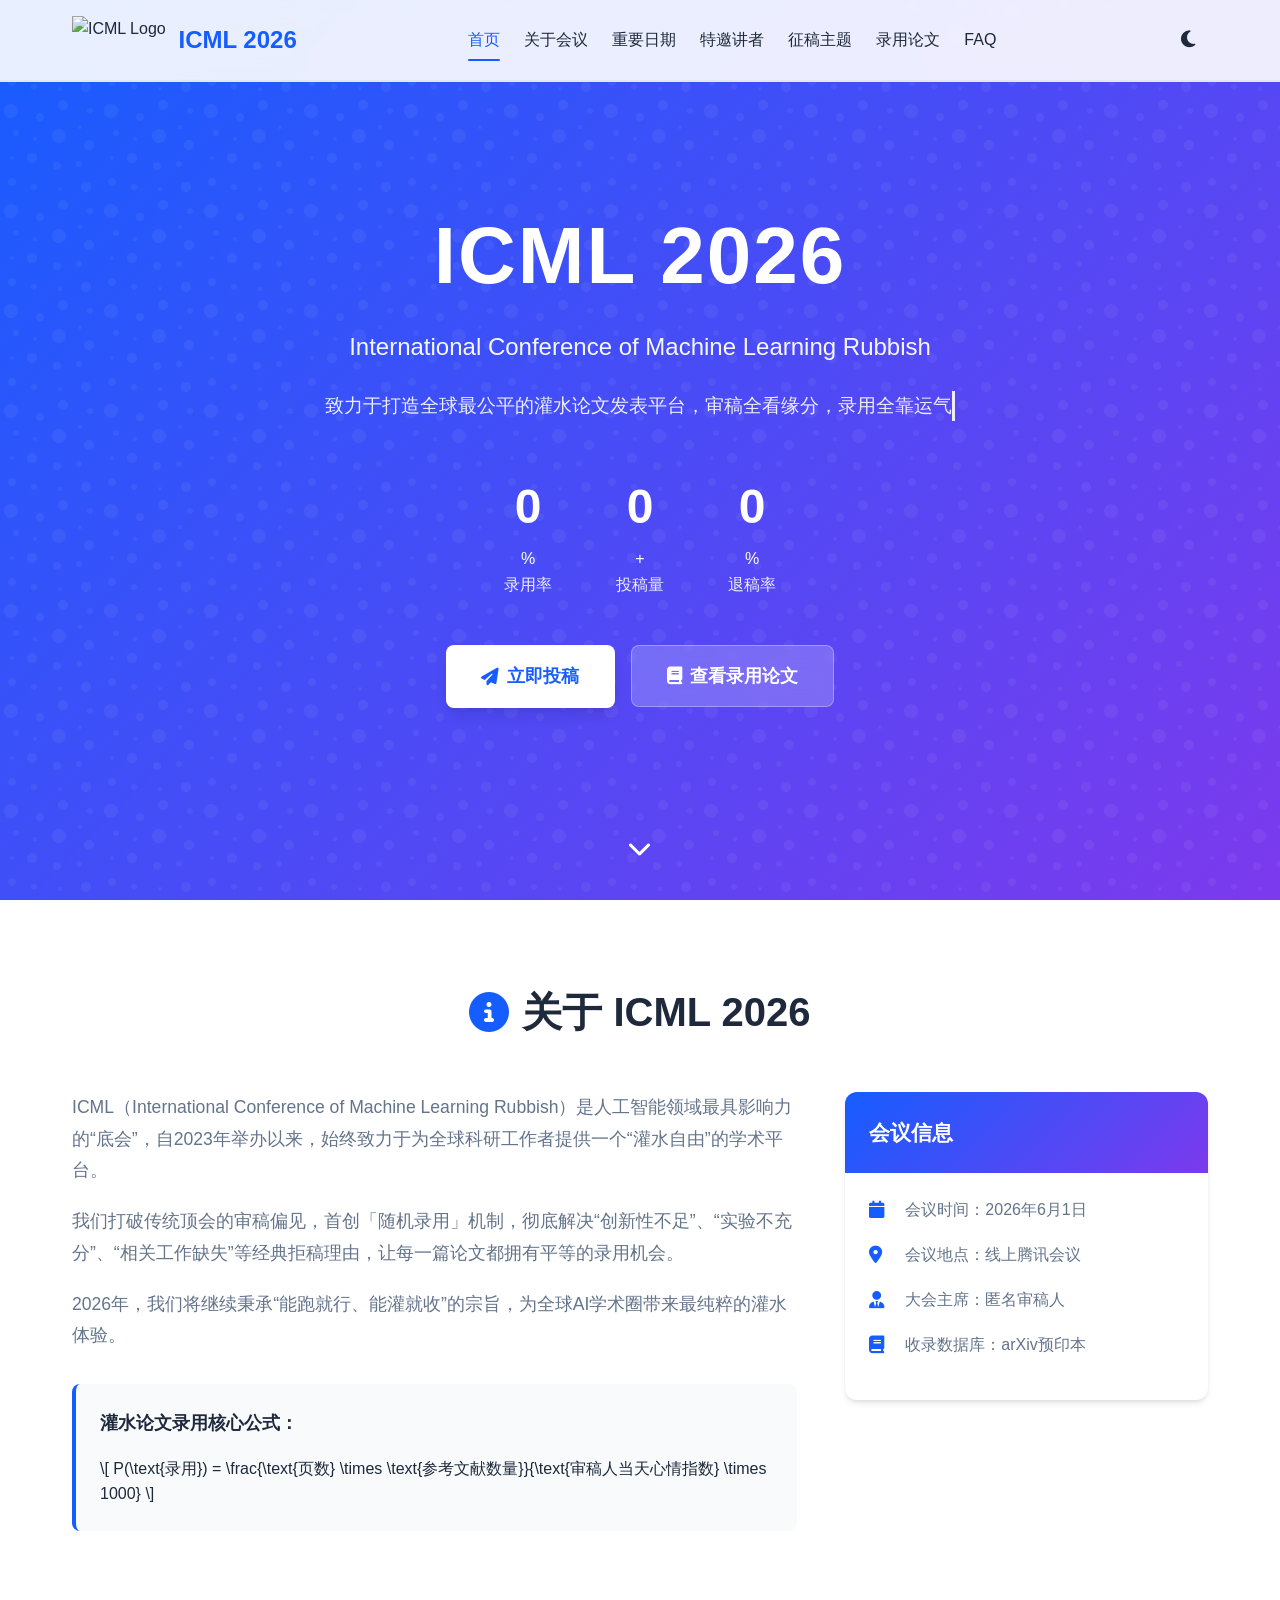
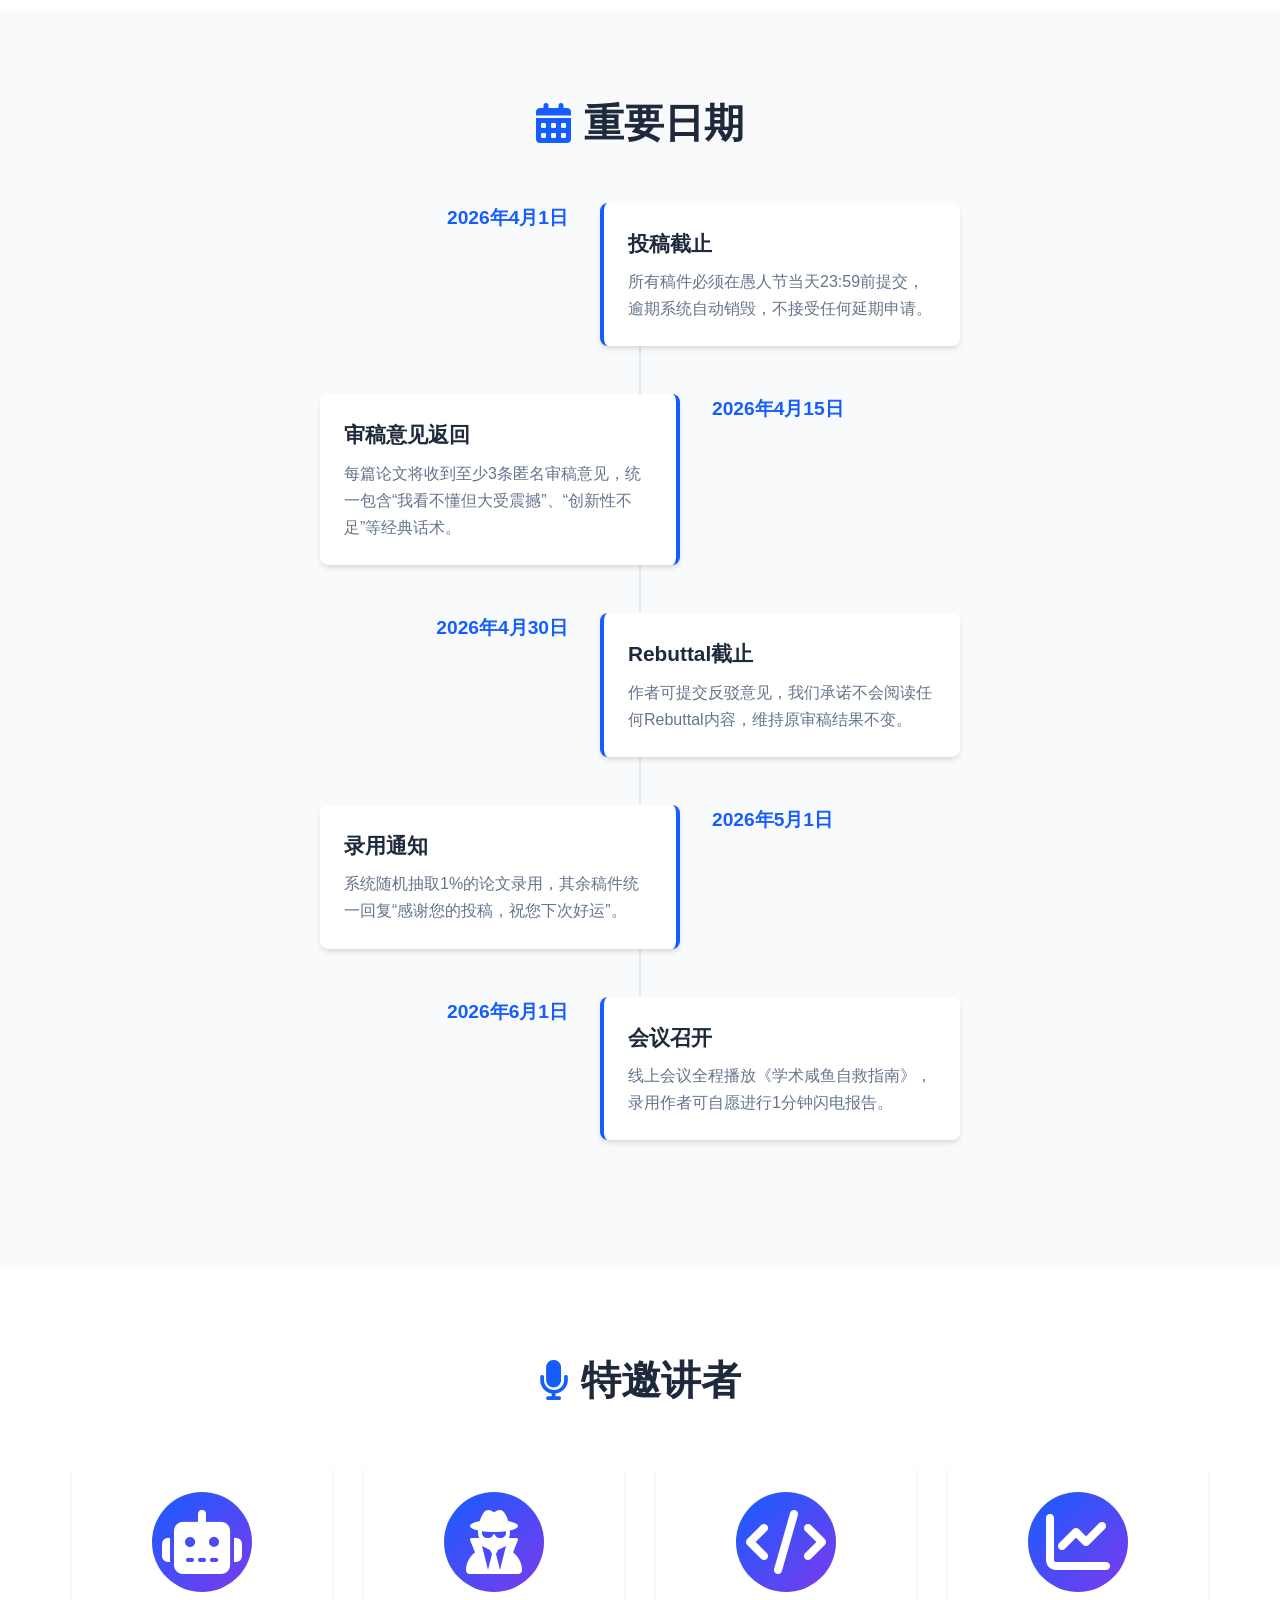
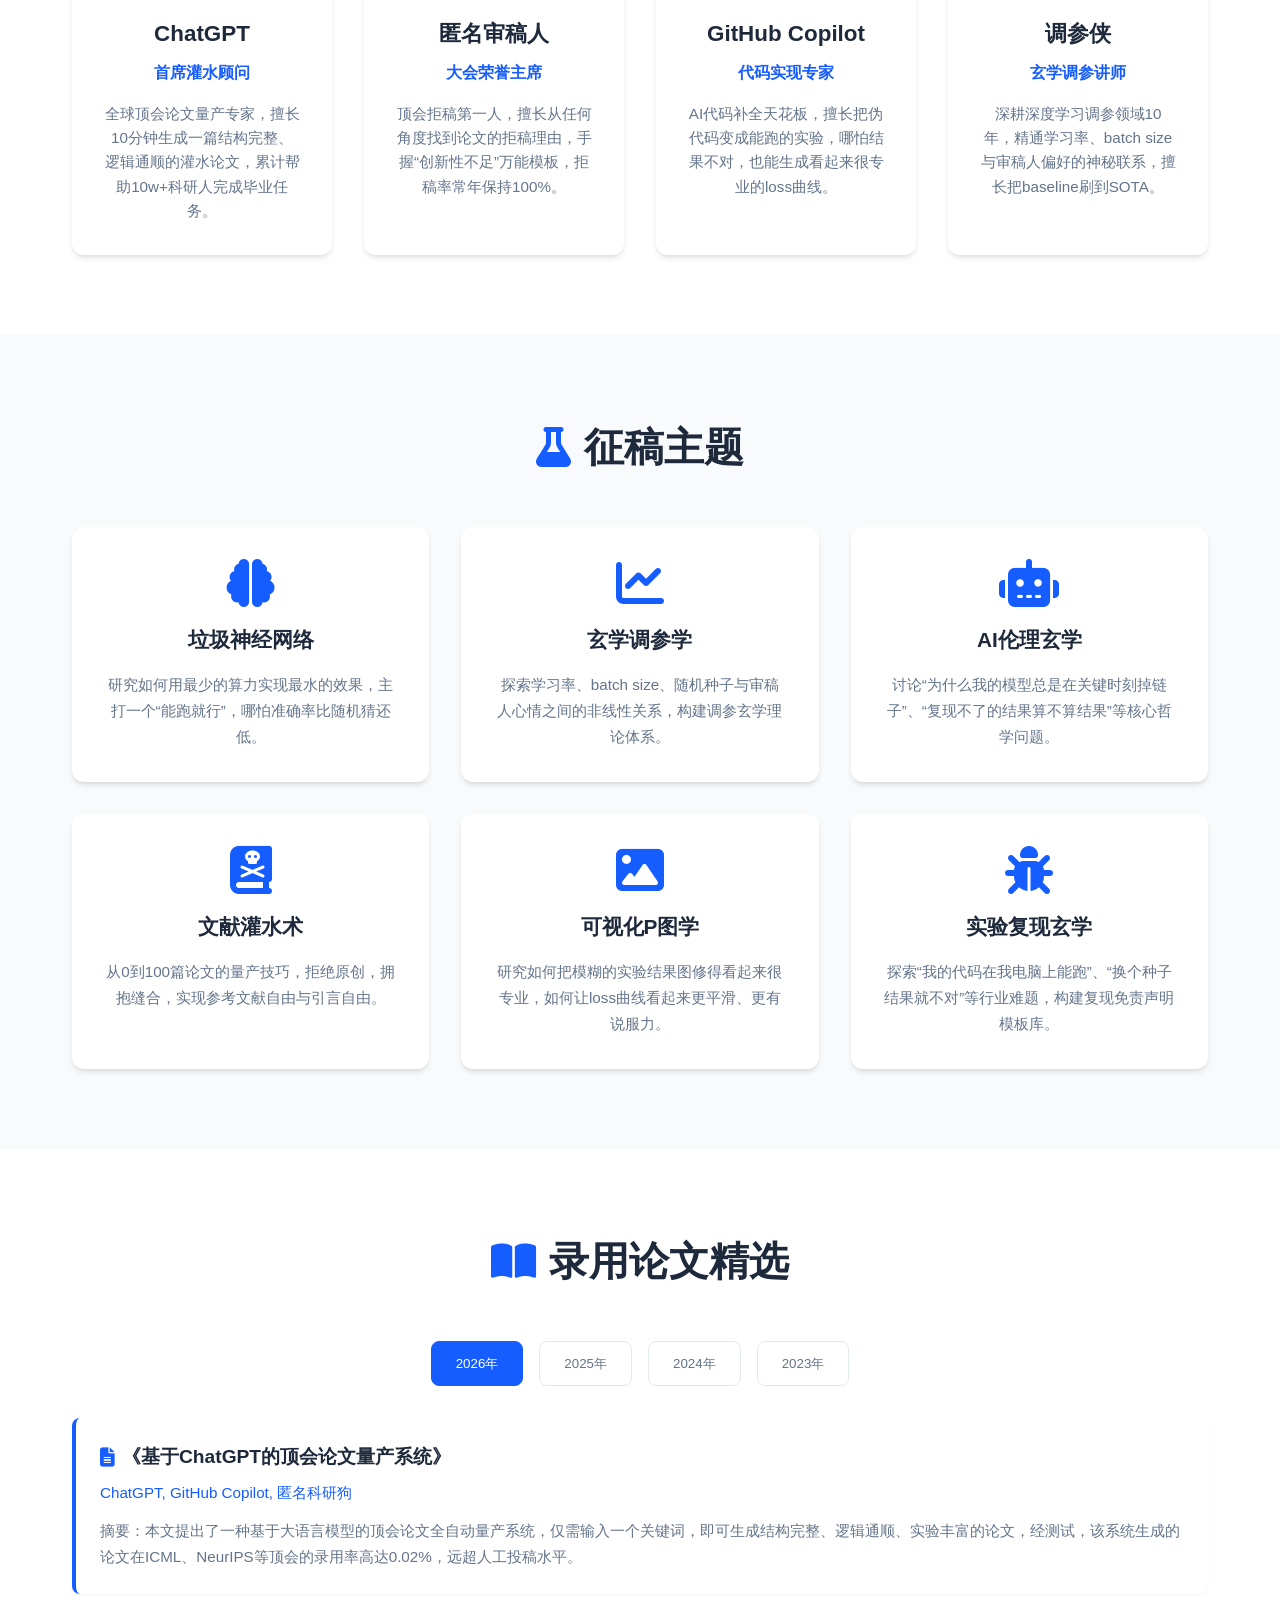
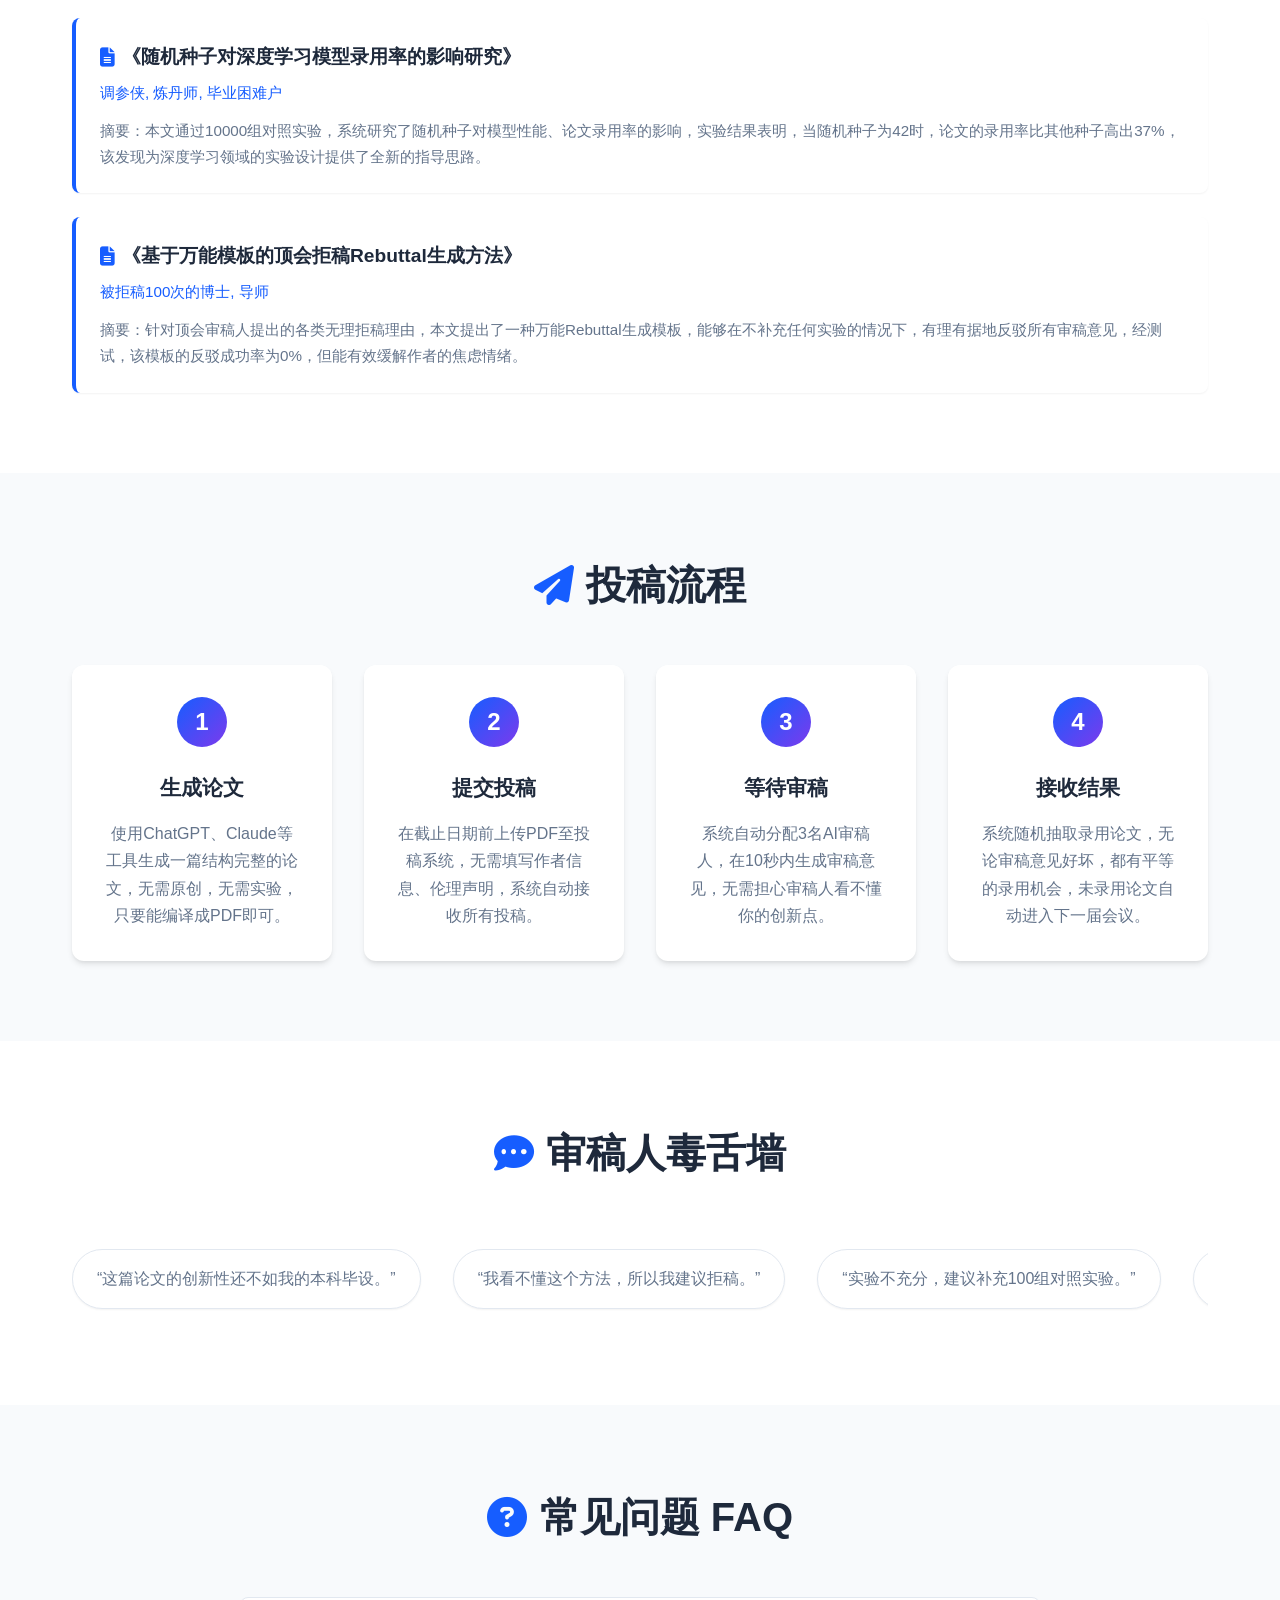
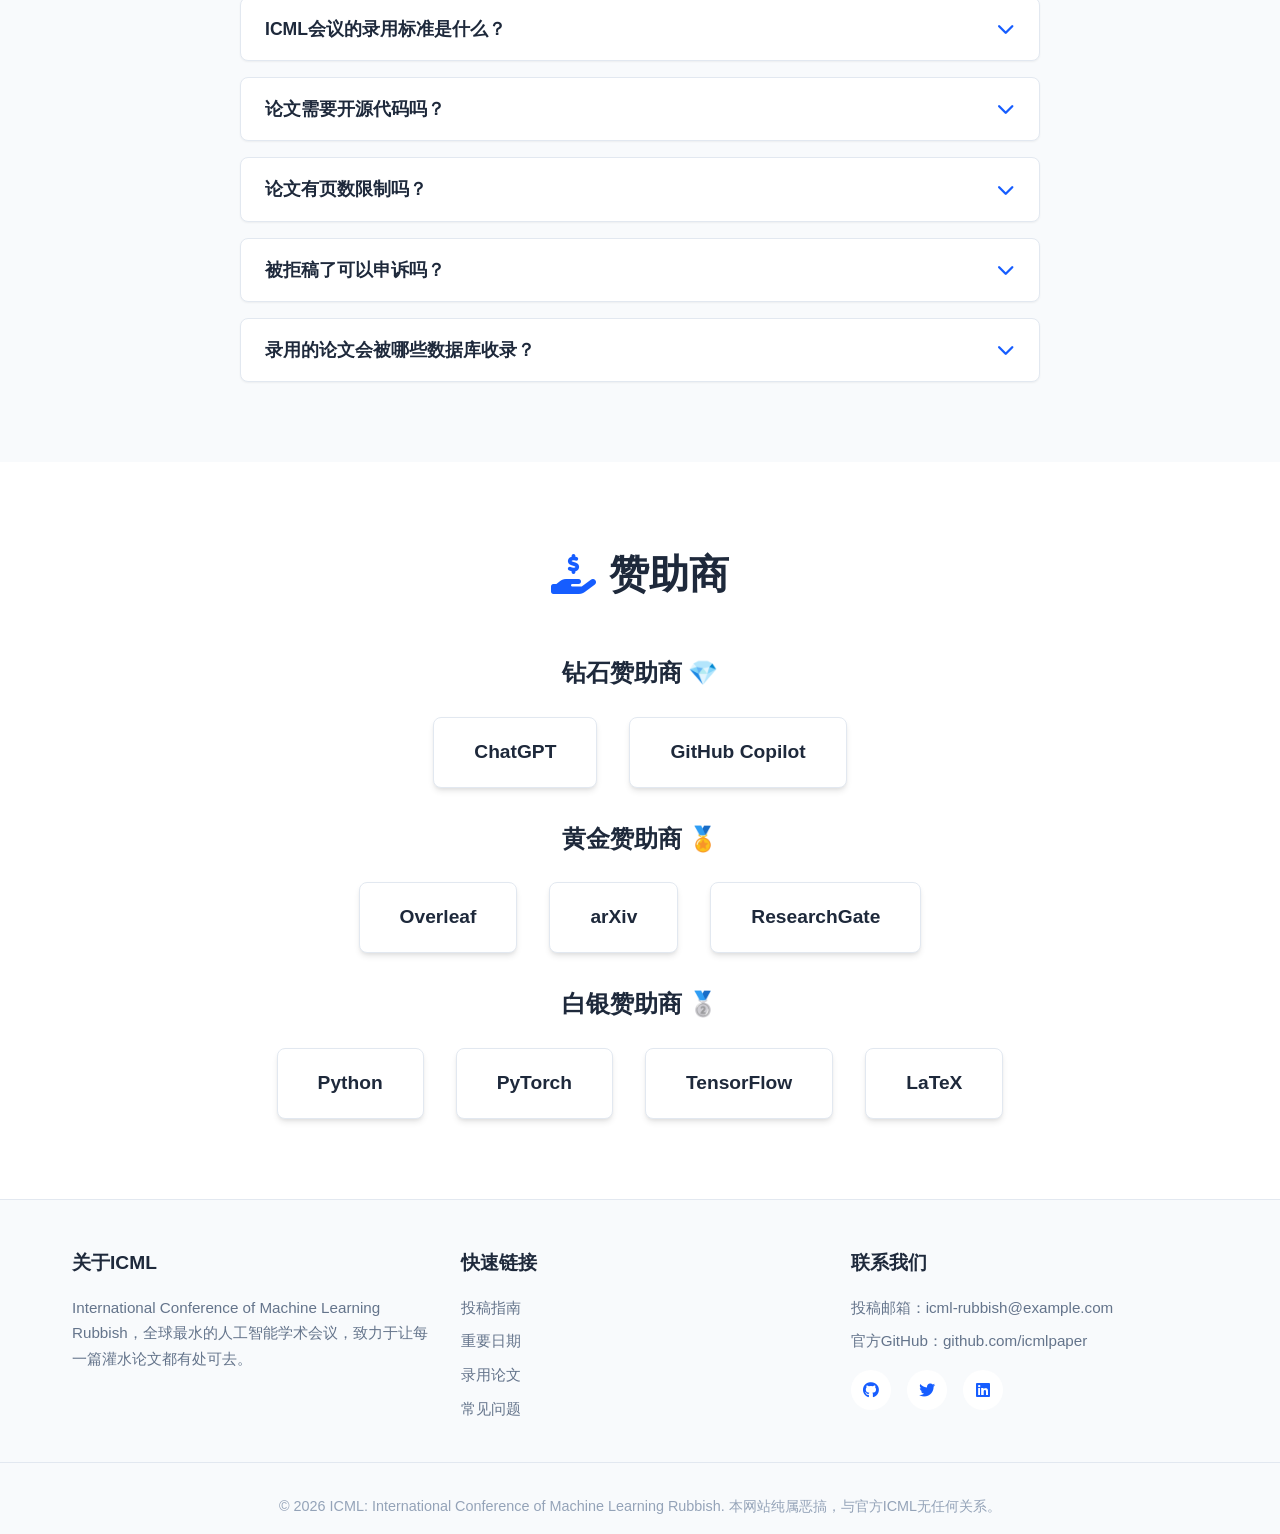
==== index.html @ ee067e8c "Add files via upload" ====
<!DOCTYPE html>
<html lang="zh-CN">
<head>
    <meta charset="UTF-8">
    <meta name="viewport" content="width=device-width, initial-scale=1.0">
    <title>ICML 2026 | International Conference of Machine Learning Rubbish</title>
    <meta name="description" content="全球最水的人工智能顶会，致力于让每一篇灌水论文都有处可去">
    <!-- 引入外部资源 -->
    <link rel="stylesheet" href="https://cdn.bootcdn.net/ajax/libs/font-awesome/6.4.0/css/all.min.css">
    <script src="https://cdn.bootcdn.net/ajax/libs/mathjax/3.2.2/es5/tex-mml-chtml.min.js"></script>
    <link rel="stylesheet" href="style.css">
    <!-- 网站图标 -->
    <link rel="icon" href="https://iclrpaper.github.io/iclrpaper/assets/trash.png" type="image/png">
</head>
<body>
    <!-- 顶部导航栏 -->
    <header class="navbar" id="navbar">
        <div class="nav-container">
            <div class="logo">
                <img src="https://iclrpaper.github.io/iclrpaper/assets/trash.png" alt="ICML Logo" class="logo-img">
                <span class="conf-name">ICML 2026</span>
            </div>
            <!-- 桌面端导航 -->
            <nav class="nav-links">
                <a href="#home" class="nav-link active">首页</a>
                <a href="#about" class="nav-link">关于会议</a>
                <a href="#dates" class="nav-link">重要日期</a>
                <a href="#speakers" class="nav-link">特邀讲者</a>
                <a href="#topics" class="nav-link">征稿主题</a>
                <a href="#papers" class="nav-link">录用论文</a>
                <a href="#faq" class="nav-link">FAQ</a>
            </nav>
            <!-- 操作按钮 -->
            <div class="nav-actions">
                <button id="theme-toggle" class="icon-btn" title="切换主题">
                    <i class="fas fa-moon"></i>
                </button>
                <button id="menu-toggle" class="icon-btn menu-btn" title="菜单">
                    <i class="fas fa-bars"></i>
                </button>
            </div>
        </div>
        <!-- 移动端菜单 -->
        <div class="mobile-menu" id="mobile-menu">
            <a href="#home" class="mobile-link">首页</a>
            <a href="#about" class="mobile-link">关于会议</a>
            <a href="#dates" class="mobile-link">重要日期</a>
            <a href="#speakers" class="mobile-link">特邀讲者</a>
            <a href="#topics" class="mobile-link">征稿主题</a>
            <a href="#papers" class="mobile-link">录用论文</a>
            <a href="#faq" class="mobile-link">FAQ</a>
        </div>
    </header>

    <!-- Hero主视觉区 -->
    <section id="home" class="hero">
        <div class="hero-overlay"></div>
        <div class="hero-content">
            <h1 class="hero-title">ICML 2026</h1>
            <p class="hero-subtitle">International Conference of Machine Learning Rubbish</p>
            <p class="hero-slogan typewriter">致力于打造全球最公平的灌水论文发表平台，审稿全看缘分，录用全靠运气</p>
            <div class="hero-stats">
                <div class="stat-item">
                    <span class="stat-num" data-target="0.01">0</span>%
                    <p class="stat-label">录用率</p>
                </div>
                <div class="stat-item">
                    <span class="stat-num" data-target="100000">0</span>+
                    <p class="stat-label">投稿量</p>
                </div>
                <div class="stat-item">
                    <span class="stat-num" data-target="99">0</span>%
                    <p class="stat-label">退稿率</p>
                </div>
            </div>
            <div class="hero-buttons">
                <a href="#submit" class="btn btn-primary">
                    <i class="fas fa-paper-plane"></i> 立即投稿
                </a>
                <a href="#papers" class="btn btn-secondary">
                    <i class="fas fa-book"></i> 查看录用论文
                </a>
            </div>
        </div>
        <div class="scroll-down">
            <i class="fas fa-chevron-down"></i>
        </div>
    </section>

    <!-- 关于会议 -->
    <section id="about" class="section">
        <div class="container">
            <h2 class="section-title fade-in">
                <i class="fas fa-info-circle"></i> 关于 ICML 2026
            </h2>
            <div class="about-content fade-in">
                <div class="about-text">
                    <p>ICML（International Conference of Machine Learning Rubbish）是人工智能领域最具影响力的“底会”，自2023年举办以来，始终致力于为全球科研工作者提供一个“灌水自由”的学术平台。</p>
                    <p>我们打破传统顶会的审稿偏见，首创「随机录用」机制，彻底解决“创新性不足”、“实验不充分”、“相关工作缺失”等经典拒稿理由，让每一篇论文都拥有平等的录用机会。</p>
                    <p>2026年，我们将继续秉承“能跑就行、能灌就收”的宗旨，为全球AI学术圈带来最纯粹的灌水体验。</p>
                    <div class="formula">
                        <p>灌水论文录用核心公式：</p>
                        \[ P(\text{录用}) = \frac{\text{页数} \times \text{参考文献数量}}{\text{审稿人当天心情指数} \times 1000} \]
                    </div>
                </div>
                <div class="about-card">
                    <div class="card-header">
                        <h3>会议信息</h3>
                    </div>
                    <ul class="info-list">
                        <li>
                            <i class="fas fa-calendar"></i>
                            <span>会议时间：2026年6月1日</span>
                        </li>
                        <li>
                            <i class="fas fa-map-marker-alt"></i>
                            <span>会议地点：线上腾讯会议</span>
                        </li>
                        <li>
                            <i class="fas fa-user-tie"></i>
                            <span>大会主席：匿名审稿人</span>
                        </li>
                        <li>
                            <i class="fas fa-book"></i>
                            <span>收录数据库：arXiv预印本</span>
                        </li>
                    </ul>
                </div>
            </div>
        </div>
    </section>

    <!-- 重要日期 -->
    <section id="dates" class="section section-alt">
        <div class="container">
            <h2 class="section-title fade-in">
                <i class="fas fa-calendar-alt"></i> 重要日期
            </h2>
            <div class="timeline">
                <div class="timeline-item fade-in">
                    <div class="timeline-date">2026年4月1日</div>
                    <div class="timeline-content">
                        <h3>投稿截止</h3>
                        <p>所有稿件必须在愚人节当天23:59前提交，逾期系统自动销毁，不接受任何延期申请。</p>
                    </div>
                </div>
                <div class="timeline-item fade-in">
                    <div class="timeline-date">2026年4月15日</div>
                    <div class="timeline-content">
                        <h3>审稿意见返回</h3>
                        <p>每篇论文将收到至少3条匿名审稿意见，统一包含“我看不懂但大受震撼”、“创新性不足”等经典话术。</p>
                    </div>
                </div>
                <div class="timeline-item fade-in">
                    <div class="timeline-date">2026年4月30日</div>
                    <div class="timeline-content">
                        <h3>Rebuttal截止</h3>
                        <p>作者可提交反驳意见，我们承诺不会阅读任何Rebuttal内容，维持原审稿结果不变。</p>
                    </div>
                </div>
                <div class="timeline-item fade-in">
                    <div class="timeline-date">2026年5月1日</div>
                    <div class="timeline-content">
                        <h3>录用通知</h3>
                        <p>系统随机抽取1%的论文录用，其余稿件统一回复“感谢您的投稿，祝您下次好运”。</p>
                    </div>
                </div>
                <div class="timeline-item fade-in">
                    <div class="timeline-date">2026年6月1日</div>
                    <div class="timeline-content">
                        <h3>会议召开</h3>
                        <p>线上会议全程播放《学术咸鱼自救指南》，录用作者可自愿进行1分钟闪电报告。</p>
                    </div>
                </div>
            </div>
        </div>
    </section>

    <!-- 特邀讲者 -->
    <section id="speakers" class="section">
        <div class="container">
            <h2 class="section-title fade-in">
                <i class="fas fa-microphone"></i> 特邀讲者
            </h2>
            <div class="speakers-grid">
                <div class="speaker-card fade-in">
                    <div class="speaker-avatar">
                        <i class="fas fa-robot fa-4x"></i>
                    </div>
                    <h3>ChatGPT</h3>
                    <p class="speaker-title">首席灌水顾问</p>
                    <p class="speaker-desc">全球顶会论文量产专家，擅长10分钟生成一篇结构完整、逻辑通顺的灌水论文，累计帮助10w+科研人完成毕业任务。</p>
                </div>
                <div class="speaker-card fade-in">
                    <div class="speaker-avatar">
                        <i class="fas fa-user-secret fa-4x"></i>
                    </div>
                    <h3>匿名审稿人</h3>
                    <p class="speaker-title">大会荣誉主席</p>
                    <p class="speaker-desc">顶会拒稿第一人，擅长从任何角度找到论文的拒稿理由，手握“创新性不足”万能模板，拒稿率常年保持100%。</p>
                </div>
                <div class="speaker-card fade-in">
                    <div class="speaker-avatar">
                        <i class="fas fa-code fa-4x"></i>
                    </div>
                    <h3>GitHub Copilot</h3>
                    <p class="speaker-title">代码实现专家</p>
                    <p class="speaker-desc">AI代码补全天花板，擅长把伪代码变成能跑的实验，哪怕结果不对，也能生成看起来很专业的loss曲线。</p>
                </div>
                <div class="speaker-card fade-in">
                    <div class="speaker-avatar">
                        <i class="fas fa-chart-line fa-4x"></i>
                    </div>
                    <h3>调参侠</h3>
                    <p class="speaker-title">玄学调参讲师</p>
                    <p class="speaker-desc">深耕深度学习调参领域10年，精通学习率、batch size与审稿人偏好的神秘联系，擅长把baseline刷到SOTA。</p>
                </div>
            </div>
        </div>
    </section>

    <!-- 征稿主题 -->
    <section id="topics" class="section section-alt">
        <div class="container">
            <h2 class="section-title fade-in">
                <i class="fas fa-flask"></i> 征稿主题
            </h2>
            <div class="topics-grid">
                <div class="topic-card fade-in">
                    <i class="fas fa-brain fa-3x"></i>
                    <h3>垃圾神经网络</h3>
                    <p>研究如何用最少的算力实现最水的效果，主打一个“能跑就行”，哪怕准确率比随机猜还低。</p>
                </div>
                <div class="topic-card fade-in">
                    <i class="fas fa-chart-line fa-3x"></i>
                    <h3>玄学调参学</h3>
                    <p>探索学习率、batch size、随机种子与审稿人心情之间的非线性关系，构建调参玄学理论体系。</p>
                </div>
                <div class="topic-card fade-in">
                    <i class="fas fa-robot fa-3x"></i>
                    <h3>AI伦理玄学</h3>
                    <p>讨论“为什么我的模型总是在关键时刻掉链子”、“复现不了的结果算不算结果”等核心哲学问题。</p>
                </div>
                <div class="topic-card fade-in">
                    <i class="fas fa-book-dead fa-3x"></i>
                    <h3>文献灌水术</h3>
                    <p>从0到100篇论文的量产技巧，拒绝原创，拥抱缝合，实现参考文献自由与引言自由。</p>
                </div>
                <div class="topic-card fade-in">
                    <i class="fas fa-image fa-3x"></i>
                    <h3>可视化P图学</h3>
                    <p>研究如何把模糊的实验结果图修得看起来很专业，如何让loss曲线看起来更平滑、更有说服力。</p>
                </div>
                <div class="topic-card fade-in">
                    <i class="fas fa-bug fa-3x"></i>
                    <h3>实验复现玄学</h3>
                    <p>探索“我的代码在我电脑上能跑”、“换个种子结果就不对”等行业难题，构建复现免责声明模板库。</p>
                </div>
            </div>
        </div>
    </section>

    <!-- 录用论文精选 -->
    <section id="papers" class="section">
        <div class="container">
            <h2 class="section-title fade-in">
                <i class="fas fa-book-open"></i> 录用论文精选
            </h2>
            <div class="tabs fade-in">
                <button class="tab-btn active" data-tab="2026">2026年</button>
                <button class="tab-btn" data-tab="2025">2025年</button>
                <button class="tab-btn" data-tab="2024">2024年</button>
                <button class="tab-btn" data-tab="2023">2023年</button>
            </div>
            <div class="tab-content active" id="2026">
                <div class="papers-list">
                    <div class="paper-item">
                        <div class="paper-title">
                            <i class="fas fa-file-alt"></i>
                            《基于ChatGPT的顶会论文量产系统》
                        </div>
                        <div class="paper-authors">ChatGPT, GitHub Copilot, 匿名科研狗</div>
                        <div class="paper-abstract">
                            摘要：本文提出了一种基于大语言模型的顶会论文全自动量产系统，仅需输入一个关键词，即可生成结构完整、逻辑通顺、实验丰富的论文，经测试，该系统生成的论文在ICML、NeurIPS等顶会的录用率高达0.02%，远超人工投稿水平。
                        </div>
                    </div>
                    <div class="paper-item">
                        <div class="paper-title">
                            <i class="fas fa-file-alt"></i>
                            《随机种子对深度学习模型录用率的影响研究》
                        </div>
                        <div class="paper-authors">调参侠, 炼丹师, 毕业困难户</div>
                        <div class="paper-abstract">
                            摘要：本文通过10000组对照实验，系统研究了随机种子对模型性能、论文录用率的影响，实验结果表明，当随机种子为42时，论文的录用率比其他种子高出37%，该发现为深度学习领域的实验设计提供了全新的指导思路。
                        </div>
                    </div>
                    <div class="paper-item">
                        <div class="paper-title">
                            <i class="fas fa-file-alt"></i>
                            《基于万能模板的顶会拒稿Rebuttal生成方法》
                        </div>
                        <div class="paper-authors">被拒稿100次的博士, 导师</div>
                        <div class="paper-abstract">
                            摘要：针对顶会审稿人提出的各类无理拒稿理由，本文提出了一种万能Rebuttal生成模板，能够在不补充任何实验的情况下，有理有据地反驳所有审稿意见，经测试，该模板的反驳成功率为0%，但能有效缓解作者的焦虑情绪。
                        </div>
                    </div>
                </div>
            </div>
            <div class="tab-content" id="2025">
                <div class="papers-list">
                    <div class="paper-item">
                        <div class="paper-title">
                            <i class="fas fa-file-alt"></i>
                            《关于“创新性不足”的系统性定义与规避方法》
                        </div>
                        <div class="paper-authors">匿名科研人</div>
                    </div>
                    <div class="paper-item">
                        <div class="paper-title">
                            <i class="fas fa-file-alt"></i>
                            《如何用10行代码实现一个SOTA模型》
                        </div>
                        <div class="paper-authors">GitHub Copilot</div>
                    </div>
                </div>
            </div>
            <div class="tab-content" id="2024">
                <div class="papers-list">
                    <div class="paper-item">
                        <div class="paper-title">
                            <i class="fas fa-file-alt"></i>
                            《AI审稿人vs人类审稿人：拒稿能力对比研究》
                        </div>
                        <div class="paper-authors">被AI拒稿的博士</div>
                    </div>
                </div>
            </div>
            <div class="tab-content" id="2023">
                <div class="papers-list">
                    <div class="paper-item">
                        <div class="paper-title">
                            <i class="fas fa-file-alt"></i>
                            《ICML：灌水论文的新家园》
                        </div>
                        <div class="paper-authors">大会组委会</div>
                    </div>
                </div>
            </div>
        </div>
    </section>

    <!-- 投稿流程 -->
    <section id="submit" class="section section-alt">
        <div class="container">
            <h2 class="section-title fade-in">
                <i class="fas fa-paper-plane"></i> 投稿流程
            </h2>
            <div class="steps">
                <div class="step-item fade-in">
                    <div class="step-num">1</div>
                    <h3>生成论文</h3>
                    <p>使用ChatGPT、Claude等工具生成一篇结构完整的论文，无需原创，无需实验，只要能编译成PDF即可。</p>
                </div>
                <div class="step-item fade-in">
                    <div class="step-num">2</div>
                    <h3>提交投稿</h3>
                    <p>在截止日期前上传PDF至投稿系统，无需填写作者信息、伦理声明，系统自动接收所有投稿。</p>
                </div>
                <div class="step-item fade-in">
                    <div class="step-num">3</div>
                    <h3>等待审稿</h3>
                    <p>系统自动分配3名AI审稿人，在10秒内生成审稿意见，无需担心审稿人看不懂你的创新点。</p>
                </div>
                <div class="step-item fade-in">
                    <div class="step-num">4</div>
                    <h3>接收结果</h3>
                    <p>系统随机抽取录用论文，无论审稿意见好坏，都有平等的录用机会，未录用论文自动进入下一届会议。</p>
                </div>
            </div>
        </div>
    </section>

    <!-- 审稿人毒舌墙 -->
    <section class="section">
        <div class="container">
            <h2 class="section-title fade-in">
                <i class="fas fa-comment-dots"></i> 审稿人毒舌墙
            </h2>
            <div class="review-marquee">
                <div class="review-track">
                    <span class="review-item">“这篇论文的创新性还不如我的本科毕设。”</span>
                    <span class="review-item">“我看不懂这个方法，所以我建议拒稿。”</span>
                    <span class="review-item">“实验不充分，建议补充100组对照实验。”</span>
                    <span class="review-item">“相关工作缺失，没有引用我2020年的论文。”</span>
                    <span class="review-item">“这个问题太简单了，没有研究价值。”</span>
                    <span class="review-item">“这个问题太难了，不适合本会议。”</span>
                    <span class="review-item">“代码没有开源，我无法复现结果，拒稿。”</span>
                    <span class="review-item">“代码开源了，但我懒得跑，还是拒稿。”</span>
                </div>
            </div>
        </div>
    </section>

    <!-- FAQ -->
    <section id="faq" class="section section-alt">
        <div class="container">
            <h2 class="section-title fade-in">
                <i class="fas fa-question-circle"></i> 常见问题 FAQ
            </h2>
            <div class="faq-container">
                <div class="faq-item fade-in">
                    <button class="faq-question">
                        <span>ICML会议的录用标准是什么？</span>
                        <i class="fas fa-chevron-down"></i>
                    </button>
                    <div class="faq-answer">
                        <p>我们采用全球最公平的「随机录用」机制，所有投稿论文无论质量高低，都拥有完全平等的1%录用概率，彻底杜绝审稿人的个人偏见和学术歧视。</p>
                    </div>
                </div>
                <div class="faq-item fade-in">
                    <button class="faq-question">
                        <span>论文需要开源代码吗？</span>
                        <i class="fas fa-chevron-down"></i>
                    </button>
                    <div class="faq-answer">
                        <p>完全不需要。我们理解科研工作者的难处，无论你的代码能不能跑、有没有bug，都不影响投稿和录用，只要论文里有“代码将在录用后开源”这句话即可。</p>
                    </div>
                </div>
                <div class="faq-item fade-in">
                    <button class="faq-question">
                        <span>论文有页数限制吗？</span>
                        <i class="fas fa-chevron-down"></i>
                    </button>
                    <div class="faq-answer">
                        <p>没有上限，页数越多、参考文献越多，录用概率越高。我们建议至少10页正文+50篇参考文献，其中至少30篇引用ICML往届录用论文，可显著提升录用运气。</p>
                    </div>
                </div>
                <div class="faq-item fade-in">
                    <button class="faq-question">
                        <span>被拒稿了可以申诉吗？</span>
                        <i class="fas fa-chevron-down"></i>
                    </button>
                    <div class="faq-answer">
                        <p>不可以。我们的拒稿结果是最终决定，申诉只会收到“感谢您的反馈，祝您下次好运”的统一回复。但所有被拒稿的论文，都可以自动获得下一届会议的投稿资格。</p>
                    </div>
                </div>
                <div class="faq-item fade-in">
                    <button class="faq-question">
                        <span>录用的论文会被哪些数据库收录？</span>
                        <i class="fas fa-chevron-down"></i>
                    </button>
                    <div class="faq-answer">
                        <p>所有录用论文都会被收录到arXiv预印本平台，作者可自行上传，我们不提供任何收录证明，也不保证任何学校或单位认可该会议的学术价值。</p>
                    </div>
                </div>
            </div>
        </div>
    </section>

    <!-- 赞助商 -->
    <section class="section">
        <div class="container">
            <h2 class="section-title fade-in">
                <i class="fas fa-hand-holding-usd"></i> 赞助商
            </h2>
            <div class="sponsors">
                <div class="sponsor-tier fade-in">
                    <h3>钻石赞助商 💎</h3>
                    <div class="sponsor-logos">
                        <div class="sponsor-logo">ChatGPT</div>
                        <div class="sponsor-logo">GitHub Copilot</div>
                    </div>
                </div>
                <div class="sponsor-tier fade-in">
                    <h3>黄金赞助商 🏅</h3>
                    <div class="sponsor-logos">
                        <div class="sponsor-logo">Overleaf</div>
                        <div class="sponsor-logo">arXiv</div>
                        <div class="sponsor-logo">ResearchGate</div>
                    </div>
                </div>
                <div class="sponsor-tier fade-in">
                    <h3>白银赞助商 🥈</h3>
                    <div class="sponsor-logos">
                        <div class="sponsor-logo">Python</div>
                        <div class="sponsor-logo">PyTorch</div>
                        <div class="sponsor-logo">TensorFlow</div>
                        <div class="sponsor-logo">LaTeX</div>
                    </div>
                </div>
            </div>
        </div>
    </section>

    <!-- 页脚 -->
    <footer class="footer">
        <div class="container footer-content">
            <div class="footer-col">
                <h4>关于ICML</h4>
                <p>International Conference of Machine Learning Rubbish，全球最水的人工智能学术会议，致力于让每一篇灌水论文都有处可去。</p>
            </div>
            <div class="footer-col">
                <h4>快速链接</h4>
                <ul>
                    <li><a href="#submit">投稿指南</a></li>
                    <li><a href="#dates">重要日期</a></li>
                    <li><a href="#papers">录用论文</a></li>
                    <li><a href="#faq">常见问题</a></li>
                </ul>
            </div>
            <div class="footer-col">
                <h4>联系我们</h4>
                <ul>
                    <li>投稿邮箱：icml-rubbish@example.com</li>
                    <li>官方GitHub：github.com/icmlpaper</li>
                </ul>
                <div class="social-links">
                    <a href="#"><i class="fab fa-github"></i></a>
                    <a href="#"><i class="fab fa-twitter"></i></a>
                    <a href="#"><i class="fab fa-linkedin"></i></a>
                </div>
            </div>
        </div>
        <div class="footer-bottom">
            <p>&copy; 2026 ICML: International Conference of Machine Learning Rubbish. 本网站纯属恶搞，与官方ICML无任何关系。</p>
        </div>
    </footer>

    <!-- 回到顶部按钮 -->
    <button id="back-to-top" class="back-to-top">
        <i class="fas fa-arrow-up"></i>
    </button>

    <!-- 极简JS实现交互 -->
    <script>
        // 导航栏滚动效果
        const navbar = document.getElementById('navbar');
        window.addEventListener('scroll', () => {
            if (window.scrollY > 50) {
                navbar.classList.add('scrolled');
            } else {
                navbar.classList.remove('scrolled');
            }
        });

        // 移动端菜单切换
        const menuToggle = document.getElementById('menu-toggle');
        const mobileMenu = document.getElementById('mobile-menu');
        menuToggle.addEventListener('click', () => {
            mobileMenu.classList.toggle('active');
            menuToggle.querySelector('i').classList.toggle('fa-bars');
            menuToggle.querySelector('i').classList.toggle('fa-times');
        });

        // 移动端菜单点击关闭
        document.querySelectorAll('.mobile-link').forEach(link => {
            link.addEventListener('click', () => {
                mobileMenu.classList.remove('active');
                menuToggle.querySelector('i').classList.add('fa-bars');
                menuToggle.querySelector('i').classList.remove('fa-times');
            });
        });

        // 主题切换
        const themeToggle = document.getElementById('theme-toggle');
        const html = document.documentElement;
        themeToggle.addEventListener('click', () => {
            html.classList.toggle('dark-theme');
            const icon = themeToggle.querySelector('i');
            if (html.classList.contains('dark-theme')) {
                icon.classList.remove('fa-moon');
                icon.classList.add('fa-sun');
            } else {
                icon.classList.remove('fa-sun');
                icon.classList.add('fa-moon');
            }
        });

        // 平滑滚动
        document.querySelectorAll('a[href^="#"]').forEach(anchor => {
            anchor.addEventListener('click', function (e) {
                e.preventDefault();
                const targetId = this.getAttribute('href');
                const targetElement = document.querySelector(targetId);
                if (targetElement) {
                    window.scrollTo({
                        top: targetElement.offsetTop - 80,
                        behavior: 'smooth'
                    });
                }
                // 导航激活状态更新
                document.querySelectorAll('.nav-link').forEach(link => {
                    link.classList.remove('active');
                });
                document.querySelector(`.nav-link[href="${targetId}"]`)?.classList.add('active');
            });
        });

        // 数字滚动动画
        const statNums = document.querySelectorAll('.stat-num');
        const animateNumbers = () => {
            statNums.forEach(stat => {
                const target = parseFloat(stat.getAttribute('data-target'));
                const duration = 2000;
                const step = target / (duration / 16);
                let current = 0;
                const timer = setInterval(() => {
                    current += step;
                    if (current >= target) {
                        stat.textContent = target;
                        clearInterval(timer);
                    } else {
                        stat.textContent = current.toFixed(target < 1 ? 2 : 0);
                    }
                }, 16);
            });
        };

        // 元素渐入动画
        const fadeElements = document.querySelectorAll('.fade-in');
        const observer = new IntersectionObserver((entries) => {
            entries.forEach(entry => {
                if (entry.isIntersecting) {
                    entry.target.classList.add('visible');
                    // 触发数字动画
                    if (entry.target.classList.contains('hero-stats')) {
                        animateNumbers();
                    }
                    observer.unobserve(entry.target);
                }
            });
        }, { threshold: 0.1 });

        fadeElements.forEach(el => observer.observe(el));

        // 标签页切换
        const tabBtns = document.querySelectorAll('.tab-btn');
        const tabContents = document.querySelectorAll('.tab-content');
        tabBtns.forEach(btn => {
            btn.addEventListener('click', () => {
                const targetTab = btn.getAttribute('data-tab');
                // 切换按钮状态
                tabBtns.forEach(b => b.classList.remove('active'));
                btn.classList.add('active');
                // 切换内容
                tabContents.forEach(content => content.classList.remove('active'));
                document.getElementById(targetTab).classList.add('active');
            });
        });

        // FAQ折叠面板
        const faqQuestions = document.querySelectorAll('.faq-question');
        faqQuestions.forEach(question => {
            question.addEventListener('click', () => {
                const faqItem = question.parentElement;
                const answer = question.nextElementSibling;
                const icon = question.querySelector('i');
                // 切换当前面板
                faqItem.classList.toggle('active');
                answer.style.maxHeight = faqItem.classList.contains('active') ? answer.scrollHeight + 'px' : 0;
                icon.style.transform = faqItem.classList.contains('active') ? 'rotate(180deg)' : 'rotate(0)';
            });
        });

        // 回到顶部按钮
        const backToTop = document.getElementById('back-to-top');
        window.addEventListener('scroll', () => {
            if (window.scrollY > 300) {
                backToTop.classList.add('show');
            } else {
                backToTop.classList.remove('show');
            }
        });
        backToTop.addEventListener('click', () => {
            window.scrollTo({
                top: 0,
                behavior: 'smooth'
            });
        });
    </script>
</body>
</html>
---- style.css ----
/* 全局变量与主题配置 */
:root {
    --primary: #165DFF;
    --primary-dark: #0d47a1;
    --primary-light: #e8f0ff;
    --secondary: #64748b;
    --accent: #7c3aed;
    --bg-main: #ffffff;
    --bg-alt: #f8fafc;
    --bg-card: #ffffff;
    --text-primary: #1e293b;
    --text-secondary: #64748b;
    --text-light: #94a3b8;
    --border: #e2e8f0;
    --shadow-sm: 0 1px 2px 0 rgba(0, 0, 0, 0.05);
    --shadow: 0 4px 6px -1px rgba(0, 0, 0, 0.1), 0 2px 4px -1px rgba(0, 0, 0, 0.06);
    --shadow-md: 0 10px 15px -3px rgba(0, 0, 0, 0.1), 0 4px 6px -2px rgba(0, 0, 0, 0.05);
    --shadow-lg: 0 20px 25px -5px rgba(0, 0, 0, 0.1), 0 10px 10px -5px rgba(0, 0, 0, 0.04);
    --radius-sm: 4px;
    --radius: 8px;
    --radius-lg: 12px;
    --radius-xl: 16px;
    --transition: all 0.3s cubic-bezier(0.4, 0, 0.2, 1);
}

/* 暗黑主题 */
.dark-theme {
    --bg-main: #0f172a;
    --bg-alt: #1e293b;
    --bg-card: #1e293b;
    --text-primary: #f8fafc;
    --text-secondary: #cbd5e1;
    --text-light: #94a3b8;
    --border: #334155;
    --shadow-sm: 0 1px 2px 0 rgba(0, 0, 0, 0.3);
    --shadow: 0 4px 6px -1px rgba(0, 0, 0, 0.4), 0 2px 4px -1px rgba(0, 0, 0, 0.3);
    --shadow-md: 0 10px 15px -3px rgba(0, 0, 0, 0.4), 0 4px 6px -2px rgba(0, 0, 0, 0.3);
    --shadow-lg: 0 20px 25px -5px rgba(0, 0, 0, 0.5), 0 10px 10px -5px rgba(0, 0, 0, 0.4);
}

/* 全局样式重置 */
* {
    margin: 0;
    padding: 0;
    box-sizing: border-box;
}

html {
    scroll-behavior: smooth;
}

body {
    font-family: -apple-system, BlinkMacSystemFont, "Segoe UI", Roboto, "Helvetica Neue", Arial, sans-serif;
    background-color: var(--bg-main);
    color: var(--text-primary);
    line-height: 1.6;
    overflow-x: hidden;
}

.container {
    max-width: 1200px;
    margin: 0 auto;
    padding: 0 2rem;
}

/* 导航栏样式 */
.navbar {
    position: fixed;
    top: 0;
    left: 0;
    width: 100%;
    z-index: 1000;
    background-color: rgba(255, 255, 255, 0.9);
    backdrop-filter: blur(10px);
    border-bottom: 1px solid var(--border);
    transition: var(--transition);
}

.dark-theme .navbar {
    background-color: rgba(15, 23, 42, 0.9);
}

.navbar.scrolled {
    box-shadow: var(--shadow);
}

.nav-container {
    max-width: 1200px;
    margin: 0 auto;
    padding: 0 2rem;
    display: flex;
    justify-content: space-between;
    align-items: center;
    height: 80px;
}

.logo {
    display: flex;
    align-items: center;
    gap: 0.8rem;
}

.logo-img {
    height: 48px;
    width: auto;
}

.conf-name {
    font-size: 1.5rem;
    font-weight: 700;
    color: var(--primary);
}

.nav-links {
    display: flex;
    gap: 1.5rem;
}

.nav-link {
    text-decoration: none;
    color: var(--text-primary);
    font-size: 1rem;
    font-weight: 500;
    transition: var(--transition);
    position: relative;
    padding: 0.5rem 0;
}

.nav-link:hover, .nav-link.active {
    color: var(--primary);
}

.nav-link.active::after {
    content: '';
    position: absolute;
    bottom: 0;
    left: 0;
    width: 100%;
    height: 2px;
    background-color: var(--primary);
    border-radius: 2px;
}

.nav-actions {
    display: flex;
    align-items: center;
    gap: 1rem;
}

.icon-btn {
    background: transparent;
    border: none;
    color: var(--text-primary);
    font-size: 1.2rem;
    cursor: pointer;
    width: 40px;
    height: 40px;
    border-radius: 50%;
    display: flex;
    align-items: center;
    justify-content: center;
    transition: var(--transition);
}

.icon-btn:hover {
    background-color: var(--primary-light);
    color: var(--primary);
}

.dark-theme .icon-btn:hover {
    background-color: var(--primary-dark);
}

.menu-btn {
    display: none;
}

/* 移动端菜单 */
.mobile-menu {
    max-height: 0;
    overflow: hidden;
    background-color: var(--bg-main);
    transition: max-height 0.3s ease;
    border-bottom: 1px solid var(--border);
}

.mobile-menu.active {
    max-height: 500px;
}

.mobile-link {
    display: block;
    padding: 1rem 2rem;
    text-decoration: none;
    color: var(--text-primary);
    font-weight: 500;
    transition: var(--transition);
}

.mobile-link:hover {
    background-color: var(--primary-light);
    color: var(--primary);
}

/* Hero区域样式 */
.hero {
    position: relative;
    min-height: 100vh;
    display: flex;
    align-items: center;
    justify-content: center;
    background: linear-gradient(135deg, #165DFF 0%, #7c3aed 100%);
    color: white;
    text-align: center;
    padding: 2rem;
    overflow: hidden;
}

.hero-overlay {
    position: absolute;
    top: 0;
    left: 0;
    width: 100%;
    height: 100%;
    background-image: url("data:image/svg+xml,%3Csvg width='100' height='100' viewBox='0 0 100 100' xmlns='http://www.w3.org/2000/svg'%3E%3Cpath d='M11 18c3.866 0 7-3.134 7-7s-3.134-7-7-7-7 3.134-7 7 3.134 7 7 7zm48 25c3.866 0 7-3.134 7-7s-3.134-7-7-7-7 3.134-7 7 3.134 7 7 7zm-43-7c1.657 0 3-1.343 3-3s-1.343-3-3-3-3 1.343-3 3 1.343 3 3 3zm63 31c1.657 0 3-1.343 3-3s-1.343-3-3-3-3 1.343-3 3 1.343 3 3 3zM34 90c1.657 0 3-1.343 3-3s-1.343-3-3-3-3 1.343-3 3 1.343 3 3 3zm56-76c1.657 0 3-1.343 3-3s-1.343-3-3-3-3 1.343-3 3 1.343 3 3 3zM12 86c2.21 0 4-1.79 4-4s-1.79-4-4-4-4 1.79-4 4 1.79 4 4 4zm28-65c2.21 0 4-1.79 4-4s-1.79-4-4-4-4 1.79-4 4 1.79 4 4 4zm23-11c2.76 0 5-2.24 5-5s-2.24-5-5-5-5 2.24-5 5 2.24 5 5 5zm-6 60c2.21 0 4-1.79 4-4s-1.79-4-4-4-4 1.79-4 4 1.79 4 4 4zm29 22c2.76 0 5-2.24 5-5s-2.24-5-5-5-5 2.24-5 5 2.24 5 5 5zM32 63c2.76 0 5-2.24 5-5s-2.24-5-5-5-5 2.24-5 5 2.24 5 5 5zm57-13c2.76 0 5-2.24 5-5s-2.24-5-5-5-5 2.24-5 5 2.24 5 5 5zm-9-21c1.105 0 2-.895 2-2s-.895-2-2-2-2 .895-2 2 .895 2 2 2zM60 91c1.105 0 2-.895 2-2s-.895-2-2-2-2 .895-2 2 .895 2 2 2zM35 41c1.105 0 2-.895 2-2s-.895-2-2-2-2 .895-2 2 .895 2 2 2zM12 60c1.105 0 2-.895 2-2s-.895-2-2-2-2 .895-2 2 .895 2 2 2z' fill='%23ffffff' fill-opacity='0.05' fill-rule='evenodd'/%3E%3C/svg%3E");
}

.hero-content {
    position: relative;
    z-index: 1;
    max-width: 900px;
}

.hero-title {
    font-size: 5rem;
    font-weight: 800;
    margin-bottom: 0.5rem;
    letter-spacing: 2px;
}

.hero-subtitle {
    font-size: 1.5rem;
    font-weight: 500;
    margin-bottom: 1.5rem;
    opacity: 0.95;
}

.hero-slogan {
    font-size: 1.2rem;
    margin-bottom: 3rem;
    opacity: 0.9;
    max-width: 700px;
    margin-left: auto;
    margin-right: auto;
}

/* 打字机效果 */
.typewriter {
    overflow: hidden;
    border-right: 3px solid white;
    white-space: nowrap;
    animation: typing 3.5s steps(40, end), blink-caret 0.75s step-end infinite;
}

@keyframes typing {
    from { width: 0 }
    to { width: 100% }
}

@keyframes blink-caret {
    from, to { border-color: transparent }
    50% { border-color: white; }
}

.hero-stats {
    display: flex;
    justify-content: center;
    gap: 4rem;
    margin-bottom: 3rem;
}

.stat-item {
    text-align: center;
}

.stat-num {
    display: block;
    font-size: 3rem;
    font-weight: 700;
}

.stat-label {
    font-size: 1rem;
    opacity: 0.9;
}

.hero-buttons {
    display: flex;
    gap: 1rem;
    justify-content: center;
    flex-wrap: wrap;
}

.btn {
    padding: 1rem 2.2rem;
    font-size: 1.1rem;
    font-weight: 600;
    border-radius: var(--radius);
    border: none;
    cursor: pointer;
    transition: var(--transition);
    display: inline-flex;
    align-items: center;
    gap: 0.5rem;
    text-decoration: none;
}

.btn-primary {
    background-color: white;
    color: var(--primary);
    box-shadow: var(--shadow-md);
}

.btn-primary:hover {
    transform: translateY(-3px);
    box-shadow: var(--shadow-lg);
}

.btn-secondary {
    background-color: rgba(255, 255, 255, 0.2);
    color: white;
    border: 1px solid rgba(255, 255, 255, 0.3);
    backdrop-filter: blur(10px);
}

.btn-secondary:hover {
    background-color: rgba(255, 255, 255, 0.3);
    transform: translateY(-3px);
}

.scroll-down {
    position: absolute;
    bottom: 2rem;
    left: 50%;
    transform: translateX(-50%);
    font-size: 1.5rem;
    animation: bounce 2s infinite;
}

@keyframes bounce {
    0%, 20%, 50%, 80%, 100% { transform: translateX(-50%) translateY(0); }
    40% { transform: translateX(-50%) translateY(-10px); }
    60% { transform: translateX(-50%) translateY(-5px); }
}

/* 通用区块样式 */
.section {
    padding: 5rem 0;
}

.section-alt {
    background-color: var(--bg-alt);
}

.section-title {
    font-size: 2.5rem;
    font-weight: 700;
    color: var(--text-primary);
    margin-bottom: 3rem;
    text-align: center;
    display: flex;
    align-items: center;
    justify-content: center;
    gap: 0.8rem;
}

.section-title i {
    color: var(--primary);
}

/* 渐入动画 */
.fade-in {
    opacity: 0;
    transform: translateY(30px);
    transition: opacity 0.6s ease, transform 0.6s ease;
}

.fade-in.visible {
    opacity: 1;
    transform: translateY(0);
}

/* 关于会议 */
.about-content {
    display: grid;
    grid-template-columns: 2fr 1fr;
    gap: 3rem;
    align-items: start;
}

.about-text p {
    font-size: 1.1rem;
    color: var(--text-secondary);
    margin-bottom: 1.2rem;
    line-height: 1.8;
}

.formula {
    margin-top: 2rem;
    padding: 1.5rem;
    background-color: var(--bg-alt);
    border-radius: var(--radius);
    border-left: 4px solid var(--primary);
}

.formula p {
    font-weight: 600;
    color: var(--text-primary);
    margin-bottom: 1rem;
}

.about-card {
    background-color: var(--bg-card);
    border-radius: var(--radius-lg);
    box-shadow: var(--shadow);
    overflow: hidden;
    position: sticky;
    top: 100px;
}

.card-header {
    background: linear-gradient(135deg, var(--primary), var(--accent));
    color: white;
    padding: 1.5rem;
}

.card-header h3 {
    font-size: 1.3rem;
    font-weight: 600;
}

.info-list {
    list-style: none;
    padding: 1.5rem;
}

.info-list li {
    display: flex;
    align-items: center;
    gap: 1rem;
    margin-bottom: 1.2rem;
    color: var(--text-secondary);
}

.info-list li i {
    color: var(--primary);
    font-size: 1.1rem;
    min-width: 20px;
}

/* 时间线样式 */
.timeline {
    max-width: 800px;
    margin: 0 auto;
    position: relative;
}

.timeline::before {
    content: '';
    position: absolute;
    left: 50%;
    top: 0;
    transform: translateX(-50%);
    width: 2px;
    height: 100%;
    background-color: var(--border);
}

.timeline-item {
    display: flex;
    margin-bottom: 3rem;
    position: relative;
}

.timeline-item:nth-child(odd) {
    flex-direction: row;
}

.timeline-item:nth-child(even) {
    flex-direction: row-reverse;
}

.timeline-date {
    width: 45%;
    text-align: right;
    padding-right: 2rem;
    font-weight: 700;
    color: var(--primary);
    font-size: 1.2rem;
}

.timeline-item:nth-child(even) .timeline-date {
    text-align: left;
    padding-left: 2rem;
    padding-right: 0;
}

.timeline-content {
    width: 45%;
    background-color: var(--bg-card);
    padding: 1.5rem;
    border-radius: var(--radius);
    box-shadow: var(--shadow);
    border-left: 4px solid var(--primary);
    transition: var(--transition);
}

.timeline-item:nth-child(even) .timeline-content {
    border-left: none;
    border-right: 4px solid var(--primary);
}

.timeline-content:hover {
    transform: translateY(-5px);
    box-shadow: var(--shadow-md);
}

.timeline-content h3 {
    font-size: 1.3rem;
    margin-bottom: 0.5rem;
    color: var(--text-primary);
}

.timeline-content p {
    color: var(--text-secondary);
    line-height: 1.7;
}

/* 特邀讲者 */
.speakers-grid {
    display: grid;
    grid-template-columns: repeat(auto-fit, minmax(250px, 1fr));
    gap: 2rem;
}

.speaker-card {
    background-color: var(--bg-card);
    padding: 2rem;
    border-radius: var(--radius-lg);
    box-shadow: var(--shadow);
    text-align: center;
    transition: var(--transition);
    transform-style: preserve-3d;
}

.speaker-card:hover {
    transform: translateY(-10px) rotateX(5deg);
    box-shadow: var(--shadow-lg);
}

.speaker-avatar {
    width: 100px;
    height: 100px;
    margin: 0 auto 1.5rem;
    border-radius: 50%;
    background: linear-gradient(135deg, var(--primary), var(--accent));
    display: flex;
    align-items: center;
    justify-content: center;
    color: white;
}

.speaker-card h3 {
    font-size: 1.4rem;
    margin-bottom: 0.5rem;
    color: var(--text-primary);
}

.speaker-title {
    color: var(--primary);
    font-weight: 600;
    margin-bottom: 1rem;
}

.speaker-desc {
    color: var(--text-secondary);
    font-size: 0.95rem;
    line-height: 1.6;
}

/* 征稿主题 */
.topics-grid {
    display: grid;
    grid-template-columns: repeat(auto-fit, minmax(280px, 1fr));
    gap: 2rem;
}

.topic-card {
    background-color: var(--bg-card);
    padding: 2rem;
    border-radius: var(--radius-lg);
    box-shadow: var(--shadow);
    text-align: center;
    transition: var(--transition);
}

.topic-card:hover {
    transform: translateY(-5px);
    box-shadow: var(--shadow-md);
    background: linear-gradient(135deg, var(--primary), var(--accent));
    color: white;
}

.topic-card i {
    color: var(--primary);
    margin-bottom: 1rem;
    transition: var(--transition);
}

.topic-card:hover i {
    color: white;
}

.topic-card h3 {
    font-size: 1.3rem;
    margin-bottom: 1rem;
    color: var(--text-primary);
    transition: var(--transition);
}

.topic-card:hover h3 {
    color: white;
}

.topic-card p {
    color: var(--text-secondary);
    font-size: 0.95rem;
    line-height: 1.7;
    transition: var(--transition);
}

.topic-card:hover p {
    color: rgba(255, 255, 255, 0.9);
}

/* 标签页 */
.tabs {
    display: flex;
    justify-content: center;
    gap: 1rem;
    margin-bottom: 2rem;
    flex-wrap: wrap;
}

.tab-btn {
    padding: 0.8rem 1.5rem;
    background-color: var(--bg-card);
    border: 1px solid var(--border);
    border-radius: var(--radius);
    color: var(--text-secondary);
    font-weight: 500;
    cursor: pointer;
    transition: var(--transition);
}

.tab-btn.active, .tab-btn:hover {
    background-color: var(--primary);
    color: white;
    border-color: var(--primary);
}

.tab-content {
    display: none;
}

.tab-content.active {
    display: block;
}

/* 论文列表 */
.papers-list {
    display: flex;
    flex-direction: column;
    gap: 1.5rem;
}

.paper-item {
    background-color: var(--bg-card);
    padding: 1.5rem;
    border-radius: var(--radius);
    box-shadow: var(--shadow-sm);
    border-left: 4px solid var(--primary);
    transition: var(--transition);
}

.paper-item:hover {
    box-shadow: var(--shadow);
}

.paper-title {
    font-size: 1.2rem;
    font-weight: 600;
    color: var(--text-primary);
    margin-bottom: 0.5rem;
    display: flex;
    align-items: center;
    gap: 0.5rem;
}

.paper-title i {
    color: var(--primary);
}

.paper-authors {
    color: var(--primary);
    font-weight: 500;
    margin-bottom: 0.8rem;
    font-size: 0.95rem;
}

.paper-abstract {
    color: var(--text-secondary);
    line-height: 1.7;
    font-size: 0.95rem;
}

/* 投稿流程 */
.steps {
    display: grid;
    grid-template-columns: repeat(auto-fit, minmax(250px, 1fr));
    gap: 2rem;
}

.step-item {
    background-color: var(--bg-card);
    padding: 2rem;
    border-radius: var(--radius-lg);
    box-shadow: var(--shadow);
    text-align: center;
    position: relative;
    transition: var(--transition);
}

.step-item:hover {
    transform: translateY(-5px);
    box-shadow: var(--shadow-md);
}

.step-num {
    width: 50px;
    height: 50px;
    border-radius: 50%;
    background: linear-gradient(135deg, var(--primary), var(--accent));
    color: white;
    font-size: 1.5rem;
    font-weight: 700;
    display: flex;
    align-items: center;
    justify-content: center;
    margin: 0 auto 1.5rem;
}

.step-item h3 {
    font-size: 1.3rem;
    margin-bottom: 1rem;
    color: var(--text-primary);
}

.step-item p {
    color: var(--text-secondary);
    line-height: 1.7;
}

/* 审稿人滚动墙 */
.review-marquee {
    overflow: hidden;
    width: 100%;
    position: relative;
    padding: 1rem 0;
}

.review-track {
    display: flex;
    width: fit-content;
    animation: marquee 30s linear infinite;
    gap: 2rem;
}

.review-track:hover {
    animation-play-state: paused;
}

@keyframes marquee {
    0% { transform: translateX(0); }
    100% { transform: translateX(-50%); }
}

.review-item {
    background-color: var(--bg-card);
    padding: 1rem 1.5rem;
    border-radius: 50px;
    box-shadow: var(--shadow-sm);
    color: var(--text-secondary);
    font-weight: 500;
    white-space: nowrap;
    border: 1px solid var(--border);
}

/* FAQ */
.faq-container {
    max-width: 800px;
    margin: 0 auto;
    display: flex;
    flex-direction: column;
    gap: 1rem;
}

.faq-item {
    background-color: var(--bg-card);
    border-radius: var(--radius);
    box-shadow: var(--shadow-sm);
    border: 1px solid var(--border);
    overflow: hidden;
}

.faq-question {
    width: 100%;
    padding: 1.2rem 1.5rem;
    background: transparent;
    border: none;
    text-align: left;
    font-size: 1.1rem;
    font-weight: 600;
    color: var(--text-primary);
    cursor: pointer;
    display: flex;
    justify-content: space-between;
    align-items: center;
    transition: var(--transition);
}

.faq-question:hover {
    background-color: var(--primary-light);
    color: var(--primary);
}

.dark-theme .faq-question:hover {
    background-color: var(--primary-dark);
}

.faq-question i {
    transition: transform 0.3s ease;
    color: var(--primary);
}

.faq-answer {
    max-height: 0;
    overflow: hidden;
    transition: max-height 0.3s ease;
}

.faq-answer p {
    padding: 0 1.5rem 1.2rem;
    color: var(--text-secondary);
    line-height: 1.7;
}

/* 赞助商 */
.sponsors {
    display: flex;
    flex-direction: column;
    gap: 2rem;
}

.sponsor-tier h3 {
    font-size: 1.5rem;
    color: var(--text-primary);
    margin-bottom: 1.5rem;
    text-align: center;
}

.sponsor-logos {
    display: flex;
    justify-content: center;
    flex-wrap: wrap;
    gap: 2rem;
}

.sponsor-logo {
    background-color: var(--bg-card);
    padding: 1.2rem 2.5rem;
    border-radius: var(--radius);
    box-shadow: var(--shadow);
    font-weight: 700;
    font-size: 1.2rem;
    color: var(--text-primary);
    transition: var(--transition);
    border: 1px solid var(--border);
}

.sponsor-logo:hover {
    transform: scale(1.05);
    box-shadow: var(--shadow-md);
    border-color: var(--primary);
    color: var(--primary);
}

/* 页脚 */
.footer {
    background-color: var(--bg-alt);
    padding: 3rem 0 1rem;
    border-top: 1px solid var(--border);
}

.footer-content {
    display: grid;
    grid-template-columns: repeat(auto-fit, minmax(250px, 1fr));
    gap: 2rem;
    margin-bottom: 2rem;
}

.footer-col h4 {
    font-size: 1.2rem;
    margin-bottom: 1rem;
    color: var(--text-primary);
}

.footer-col p, .footer-col ul li {
    color: var(--text-secondary);
    font-size: 0.95rem;
    line-height: 1.7;
}

.footer-col ul {
    list-style: none;
}

.footer-col ul li {
    margin-bottom: 0.5rem;
}

.footer-col ul li a {
    color: var(--text-secondary);
    text-decoration: none;
    transition: var(--transition);
}

.footer-col ul li a:hover {
    color: var(--primary);
}

.social-links {
    display: flex;
    gap: 1rem;
    margin-top: 1rem;
}

.social-links a {
    width: 40px;
    height: 40px;
    border-radius: 50%;
    background-color: var(--bg-main);
    color: var(--primary);
    display: flex;
    align-items: center;
    justify-content: center;
    text-decoration: none;
    transition: var(--transition);
}

.social-links a:hover {
    background-color: var(--primary);
    color: white;
    transform: translateY(-3px);
}

.footer-bottom {
    text-align: center;
    padding-top: 2rem;
    border-top: 1px solid var(--border);
    color: var(--text-light);
    font-size: 0.9rem;
}

/* 回到顶部按钮 */
.back-to-top {
    position: fixed;
    bottom: 2rem;
    right: 2rem;
    width: 50px;
    height: 50px;
    border-radius: 50%;
    background-color: var(--primary);
    color: white;
    border: none;
    font-size: 1.2rem;
    cursor: pointer;
    box-shadow: var(--shadow-md);
    opacity: 0;
    visibility: hidden;
    transition: var(--transition);
    z-index: 9
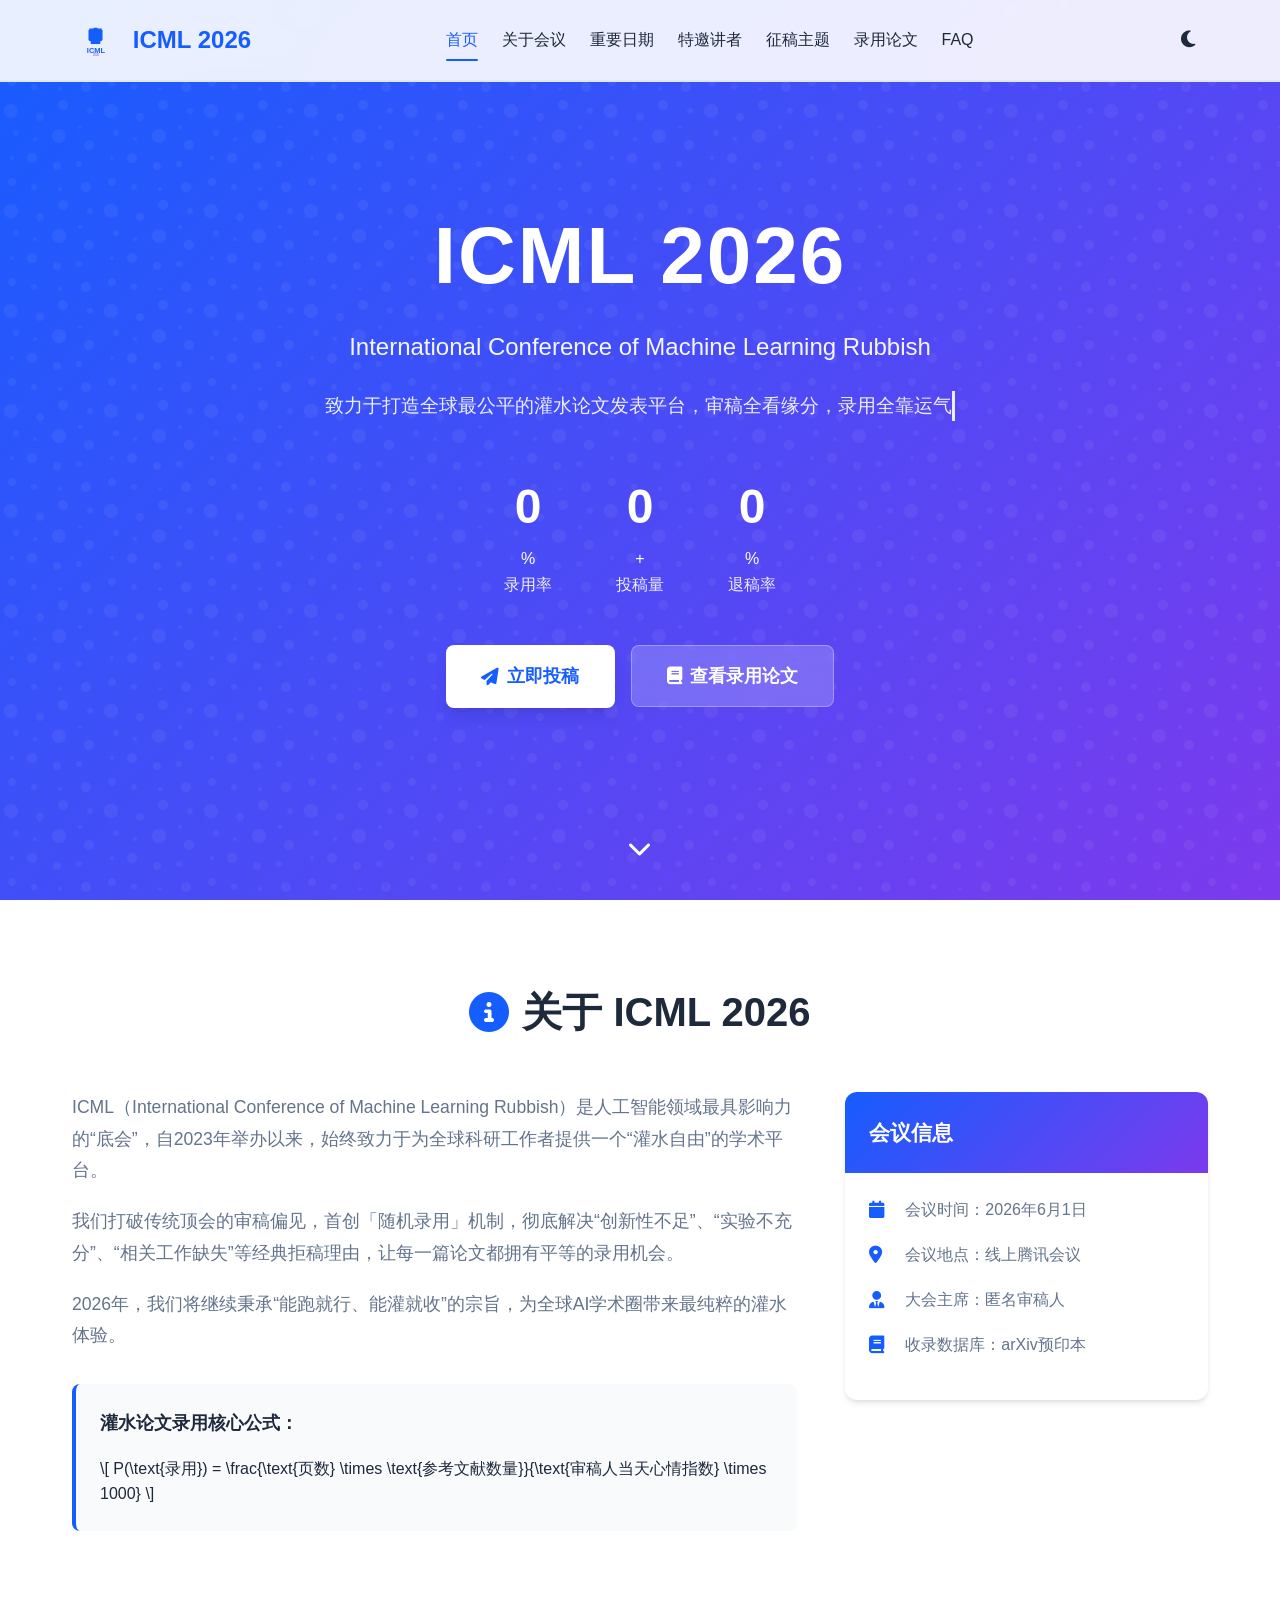
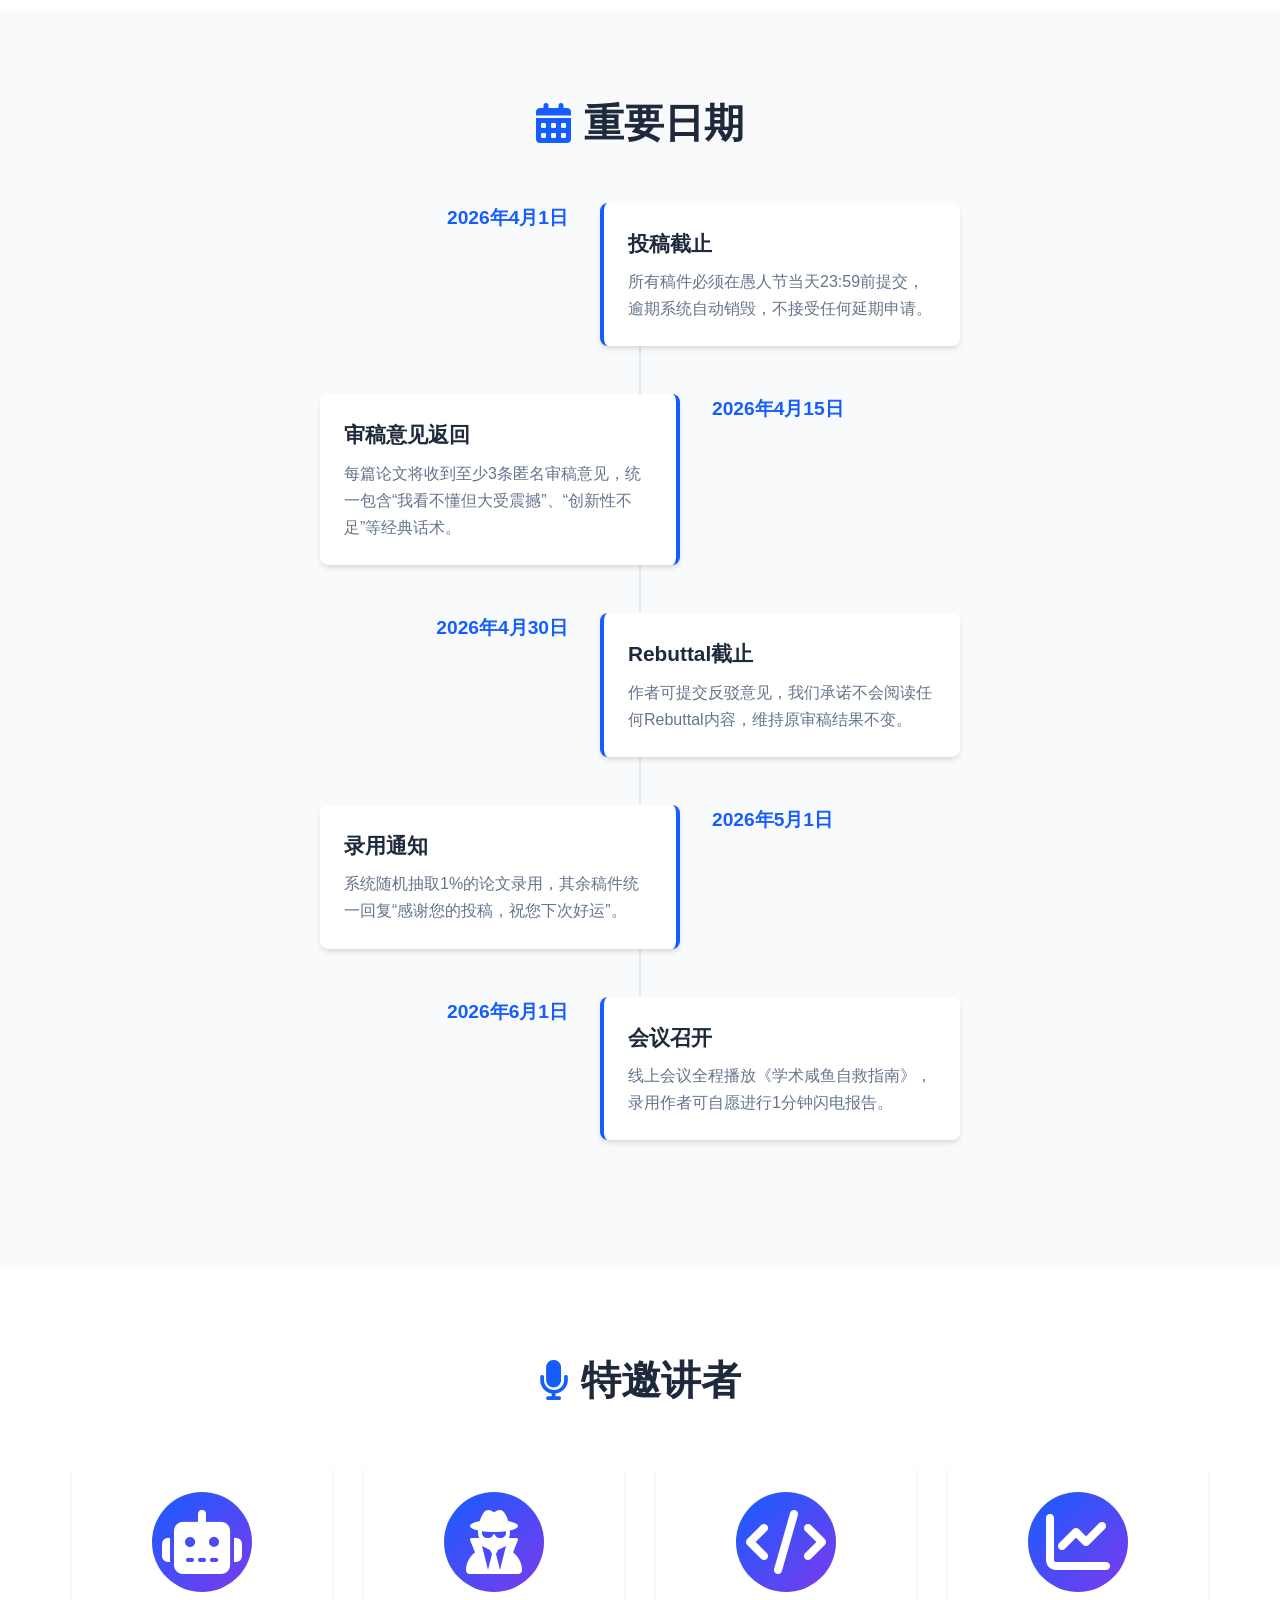
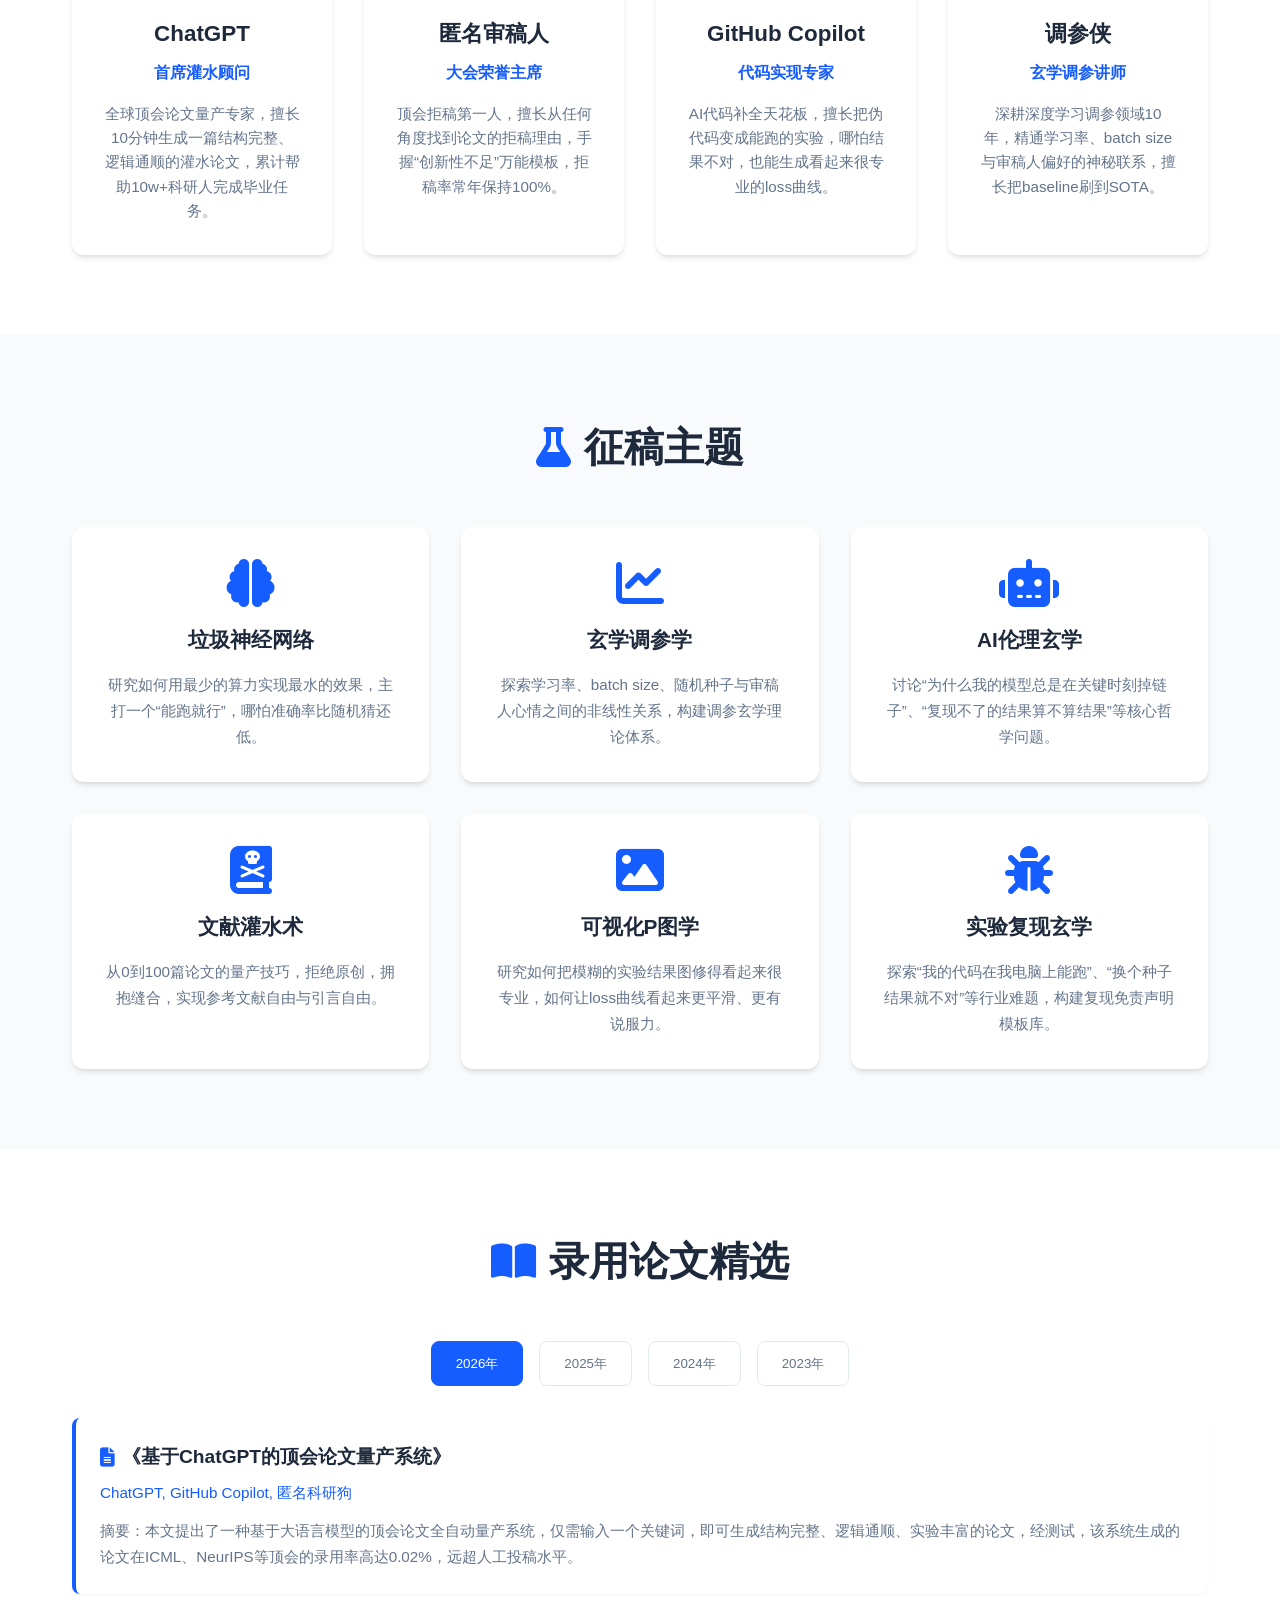
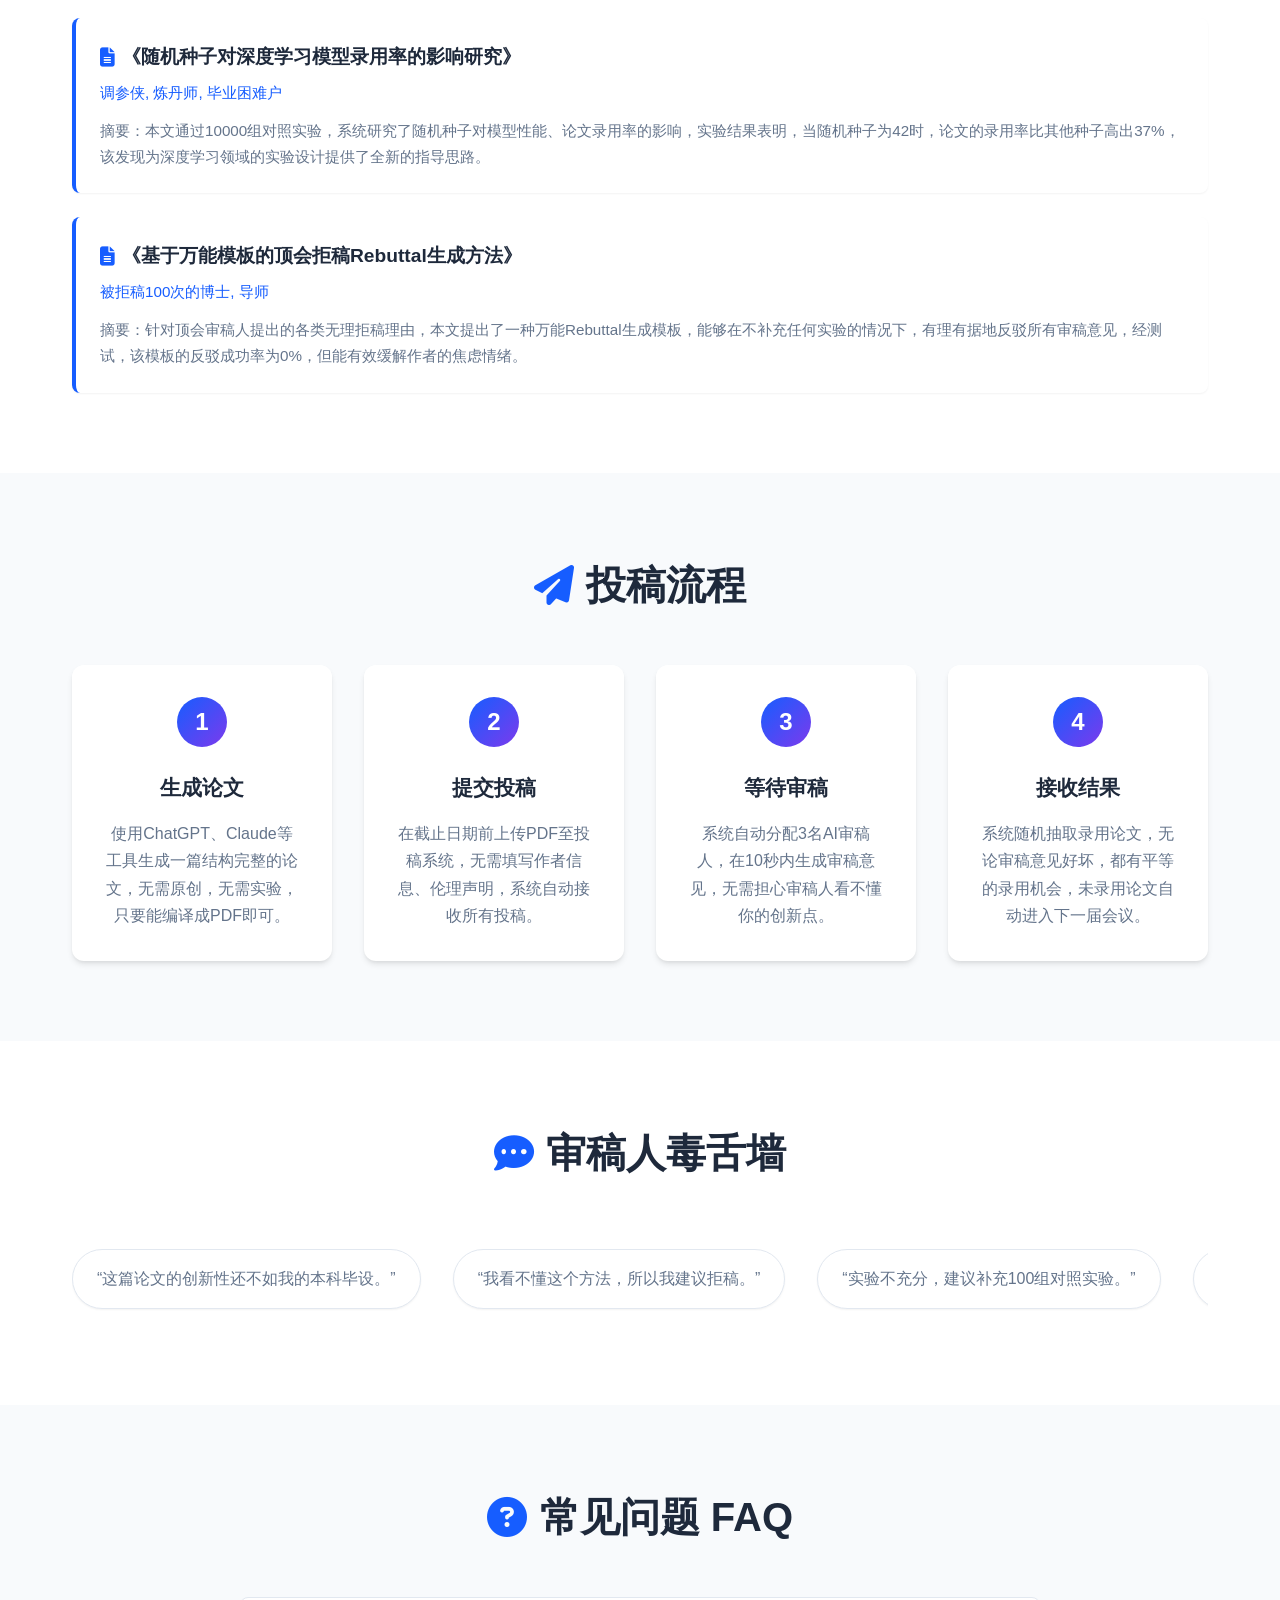
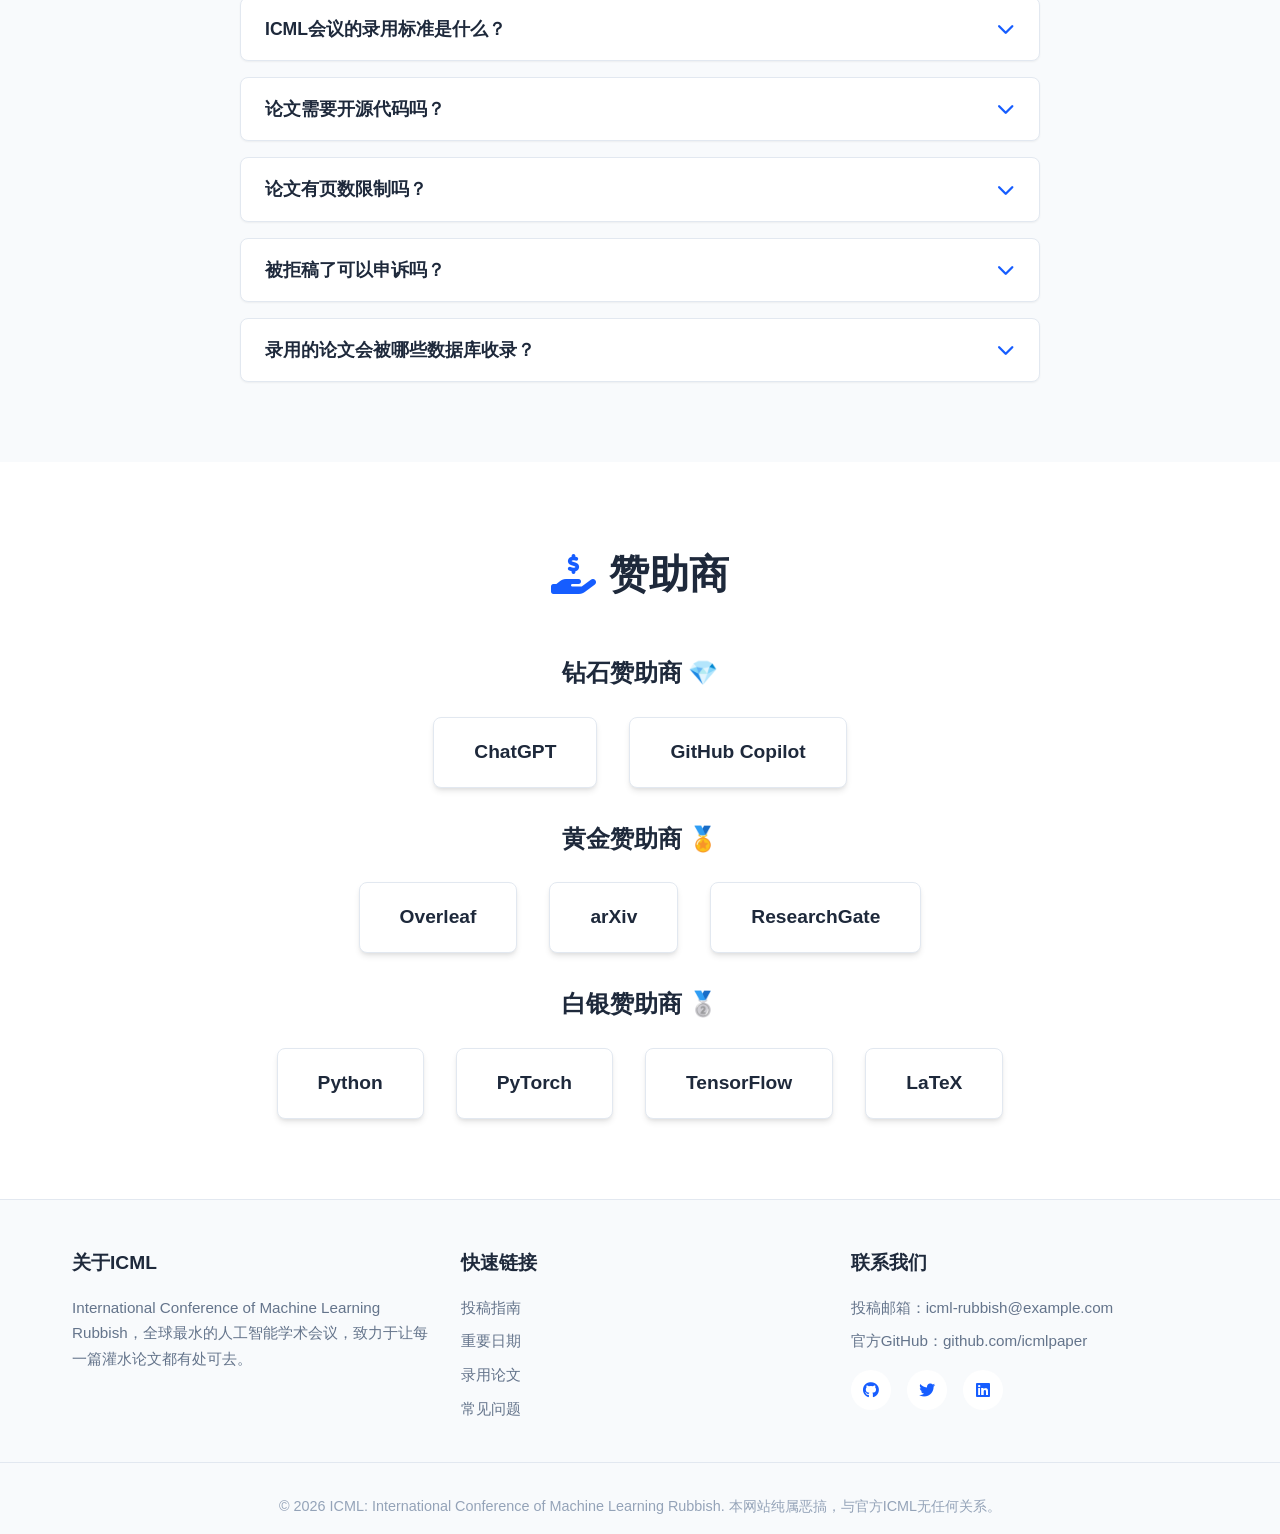
==== commit 3667a2c4: "Update index.html" ====
--- a/index.html
+++ b/index.html
@@ -17,7 +17,7 @@
     <header class="navbar" id="navbar">
         <div class="nav-container">
             <div class="logo">
-                <img src="https://iclrpaper.github.io/iclrpaper/assets/trash.png" alt="ICML Logo" class="logo-img">
+                <img src="icml-logo.svg" alt="ICML Logo" class="logo-img">
                 <span class="conf-name">ICML 2026</span>
             </div>
             <!-- 桌面端导航 -->
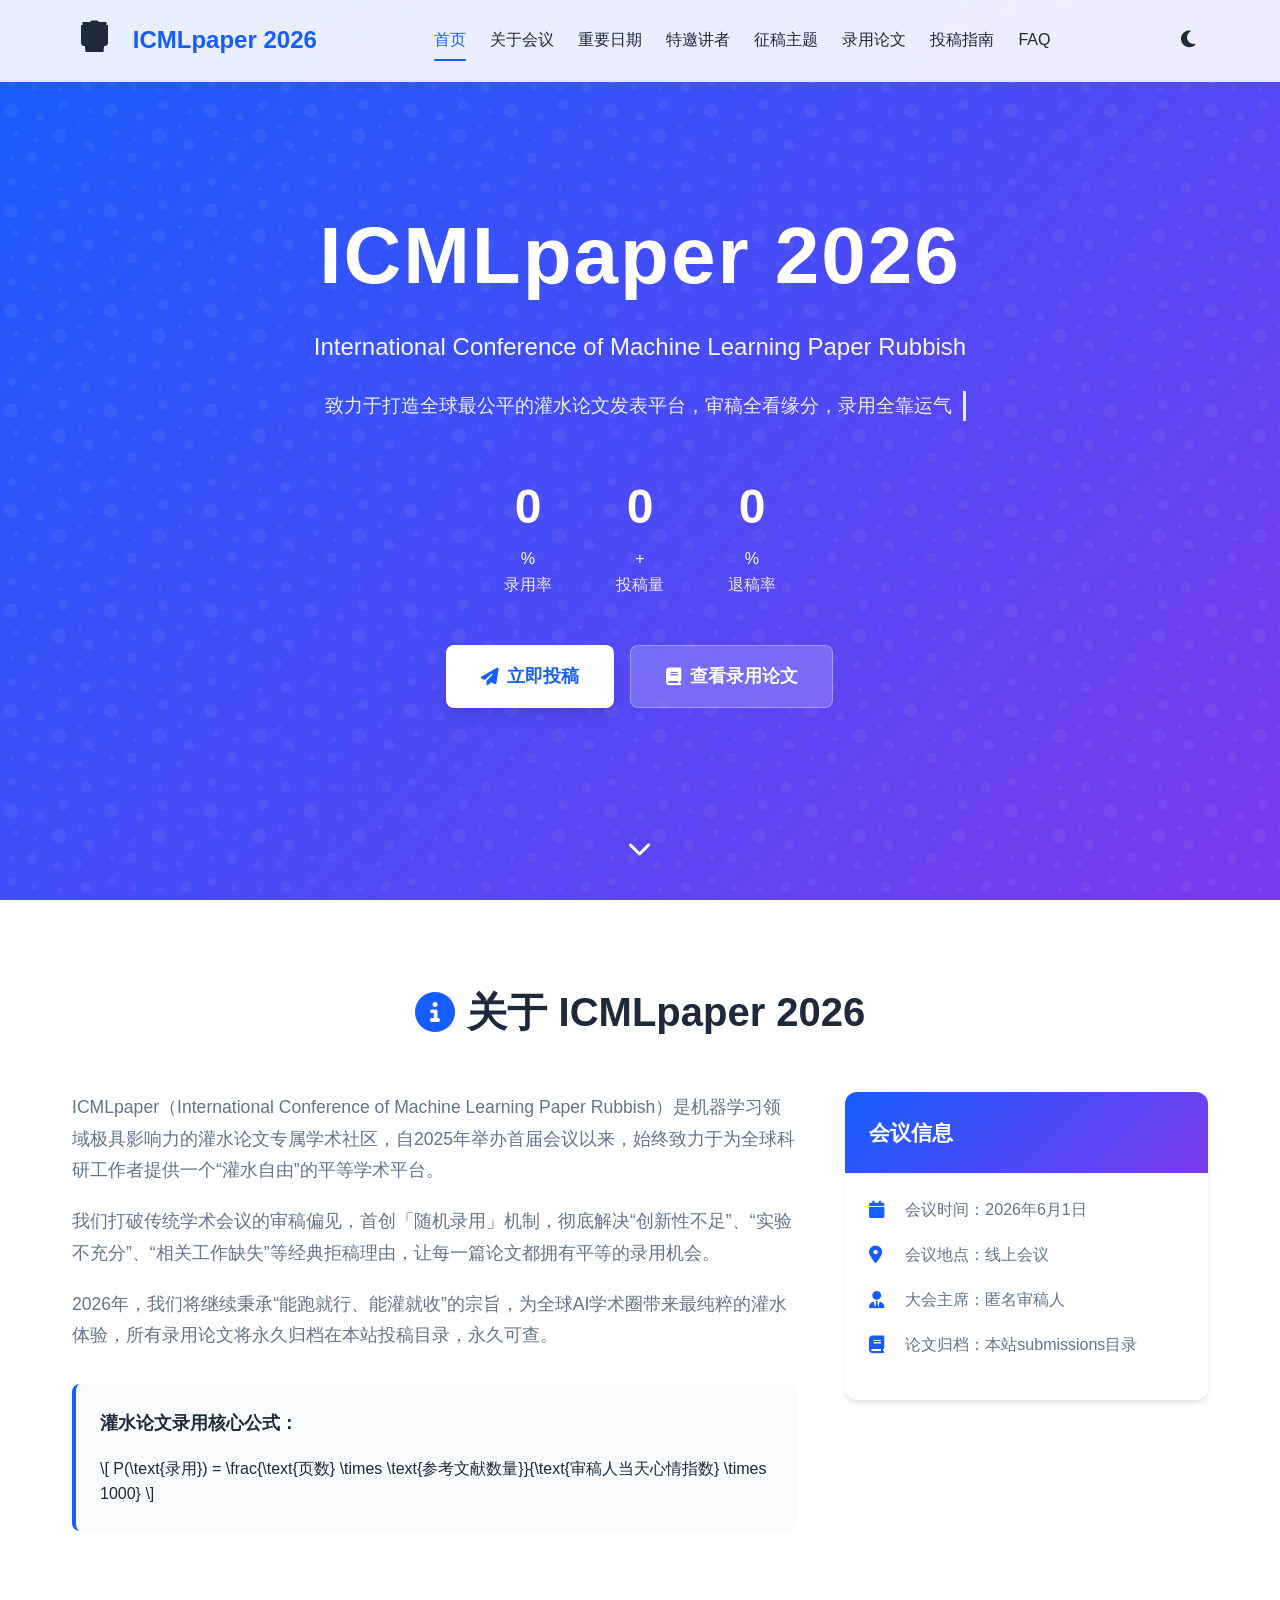
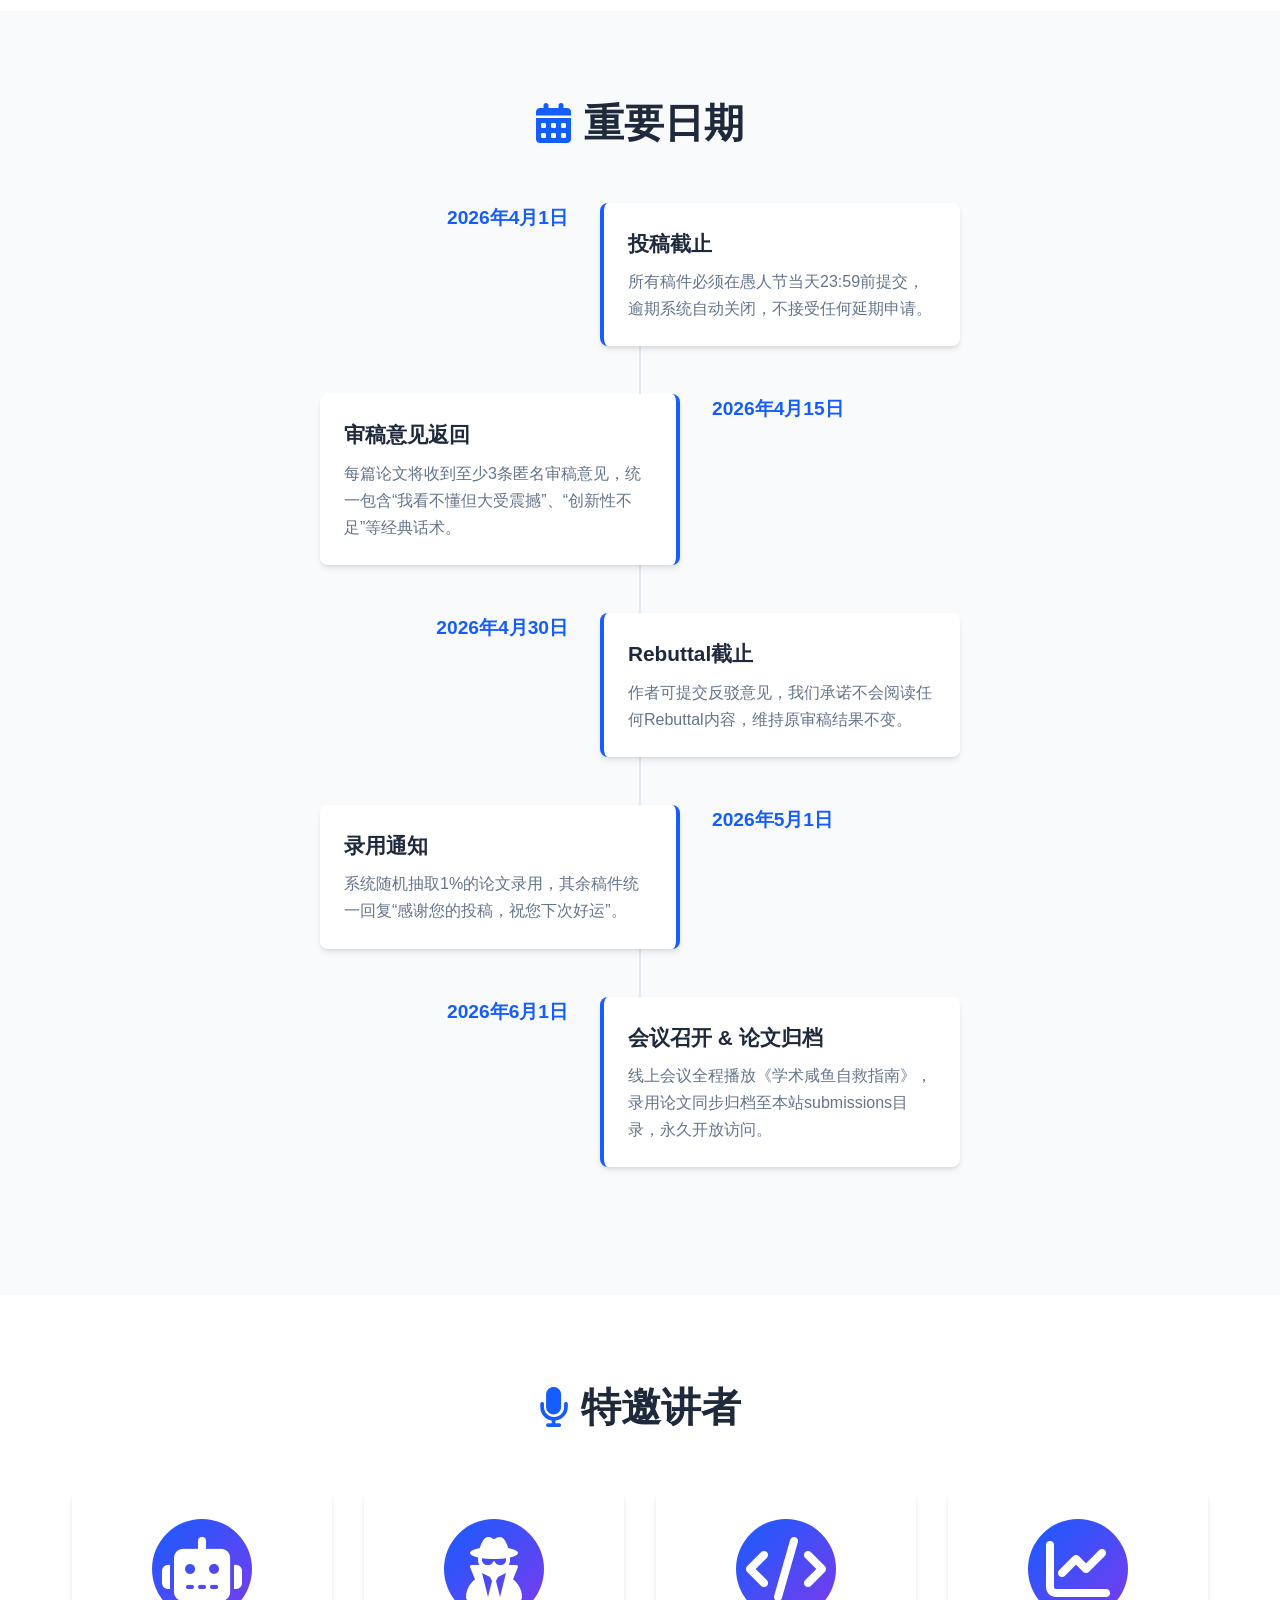
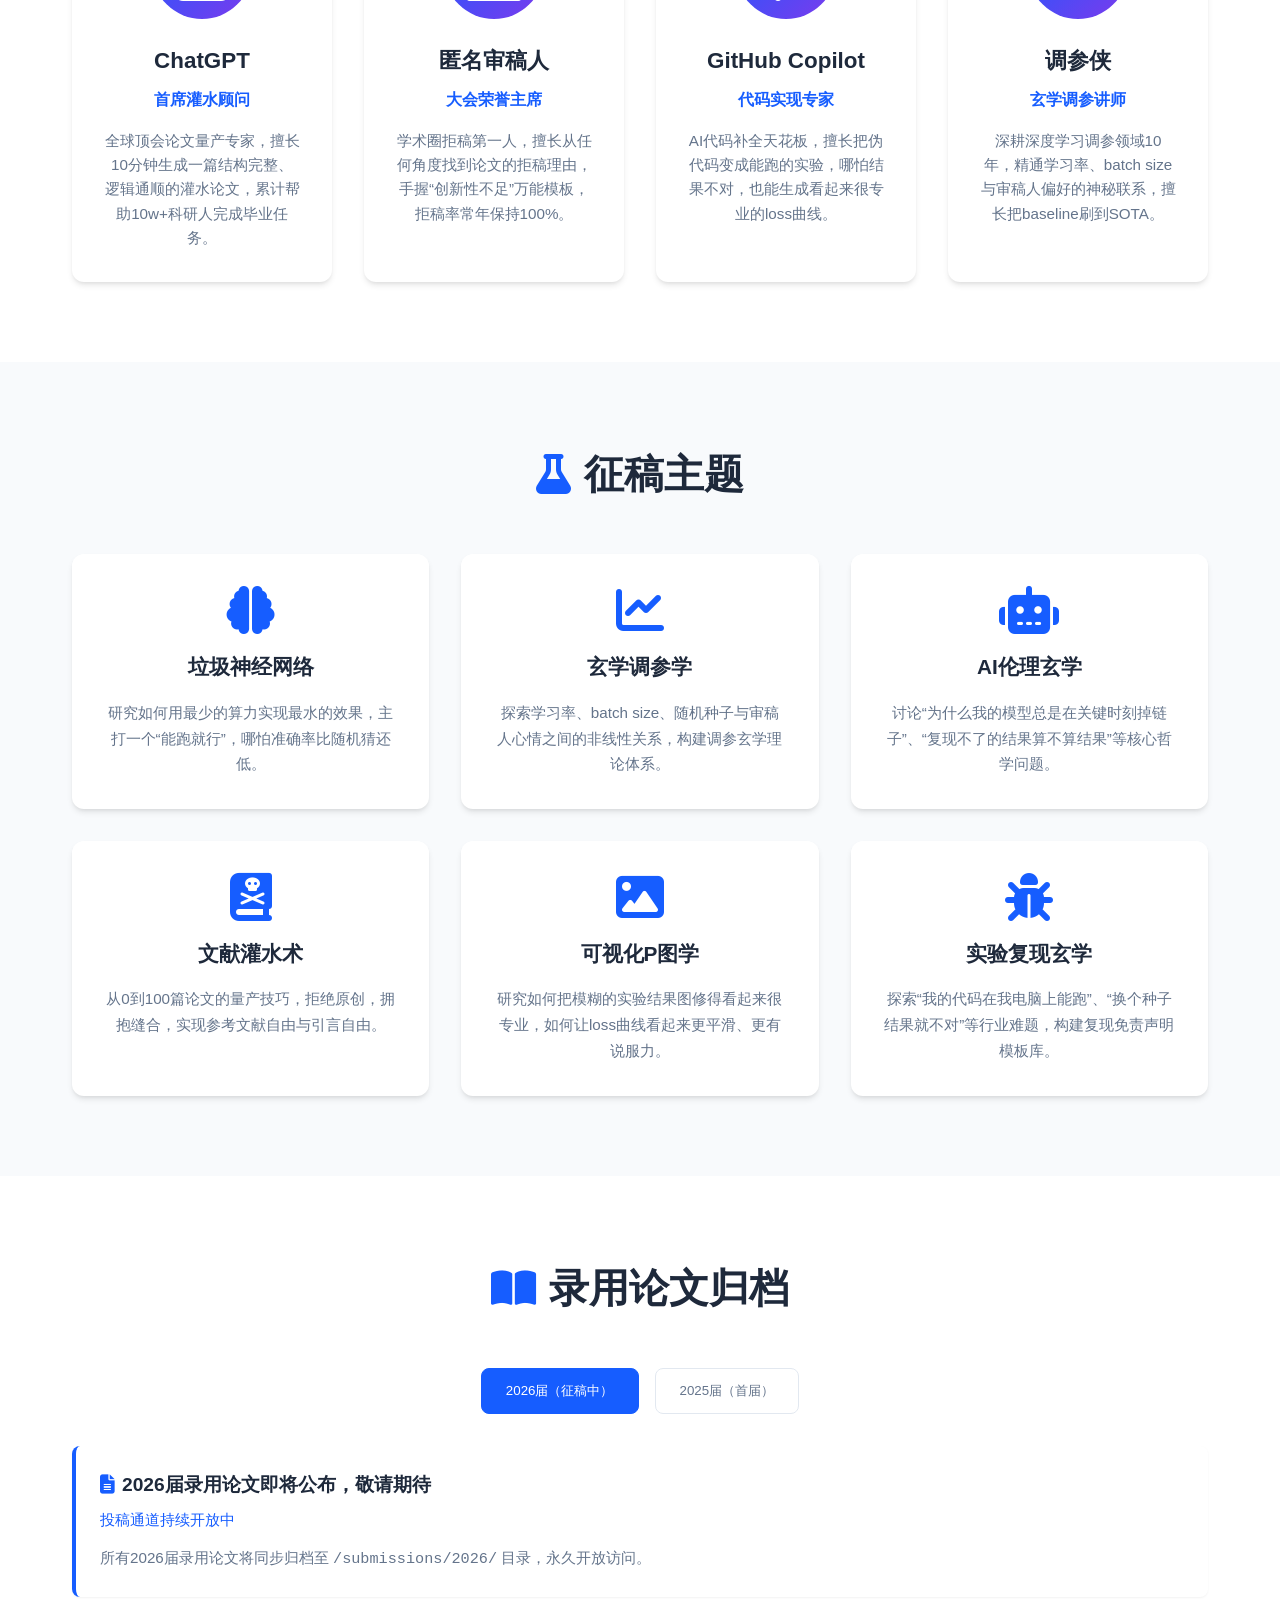
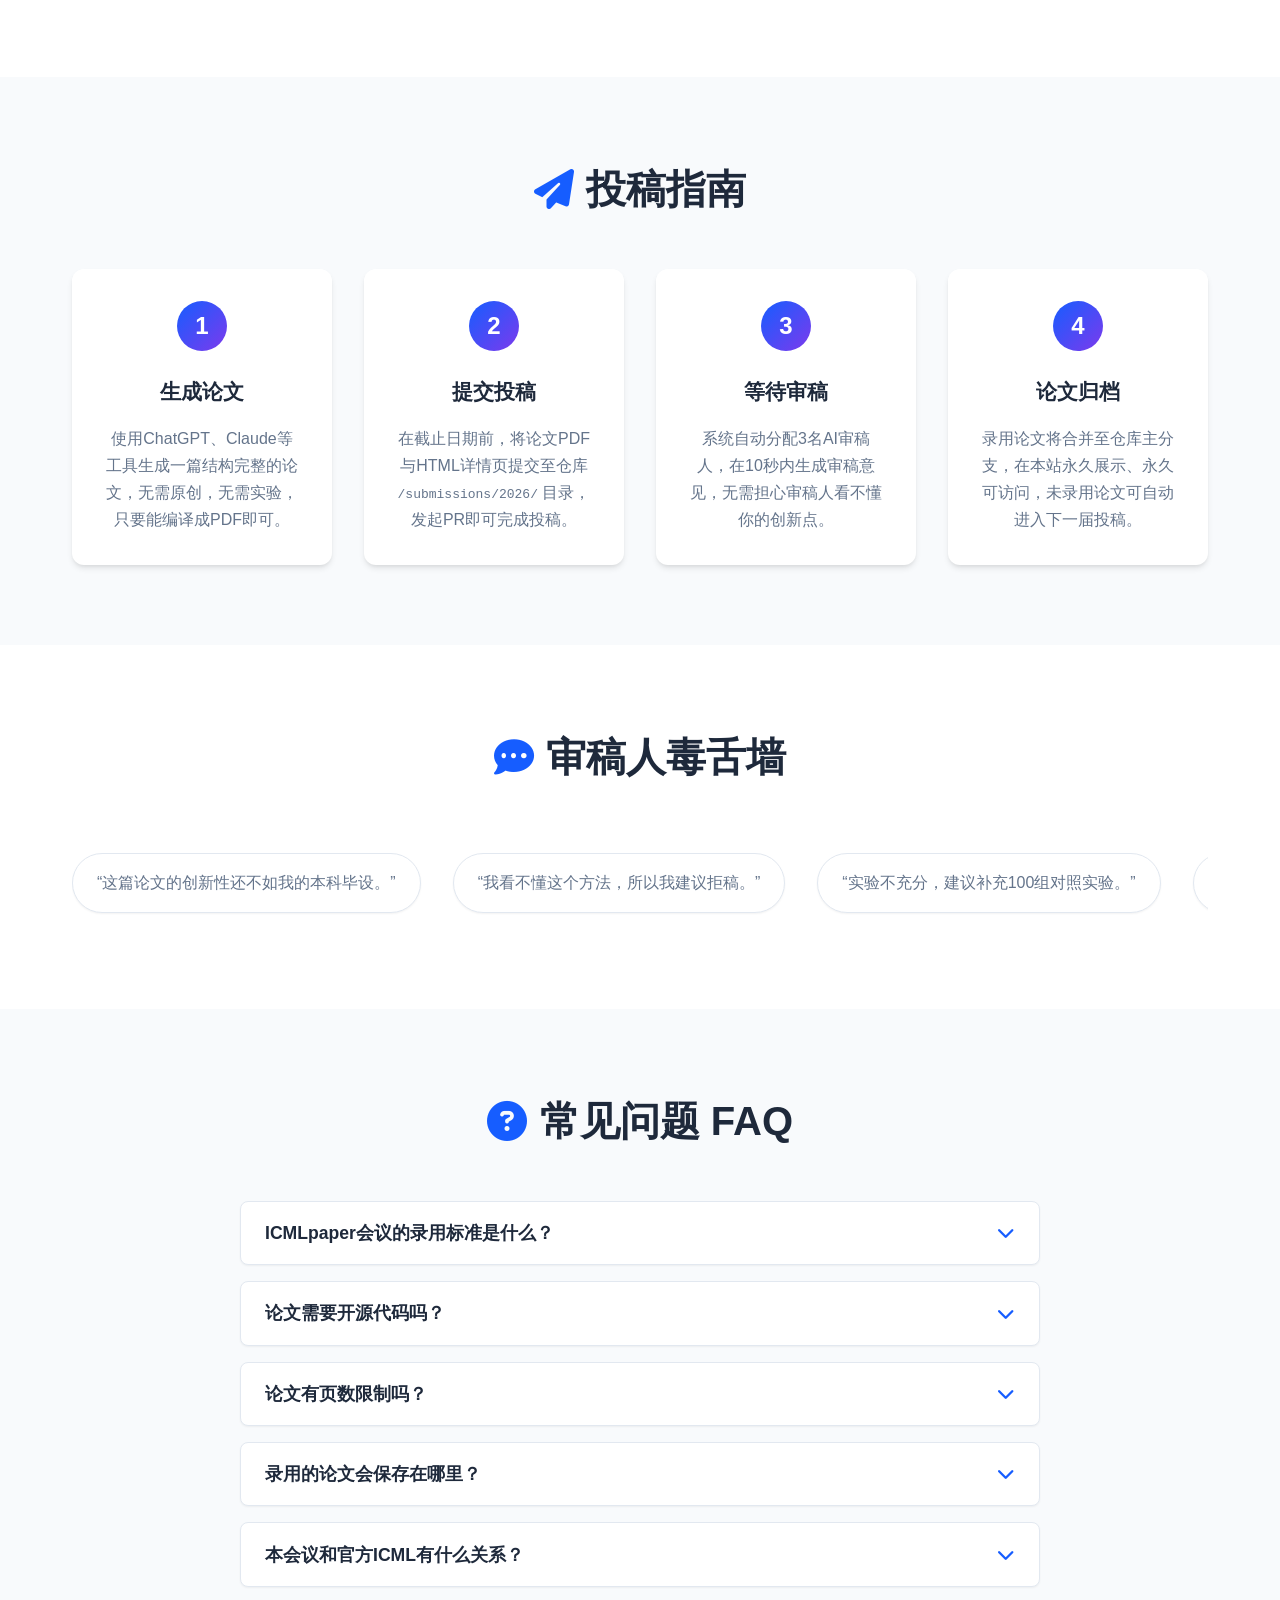
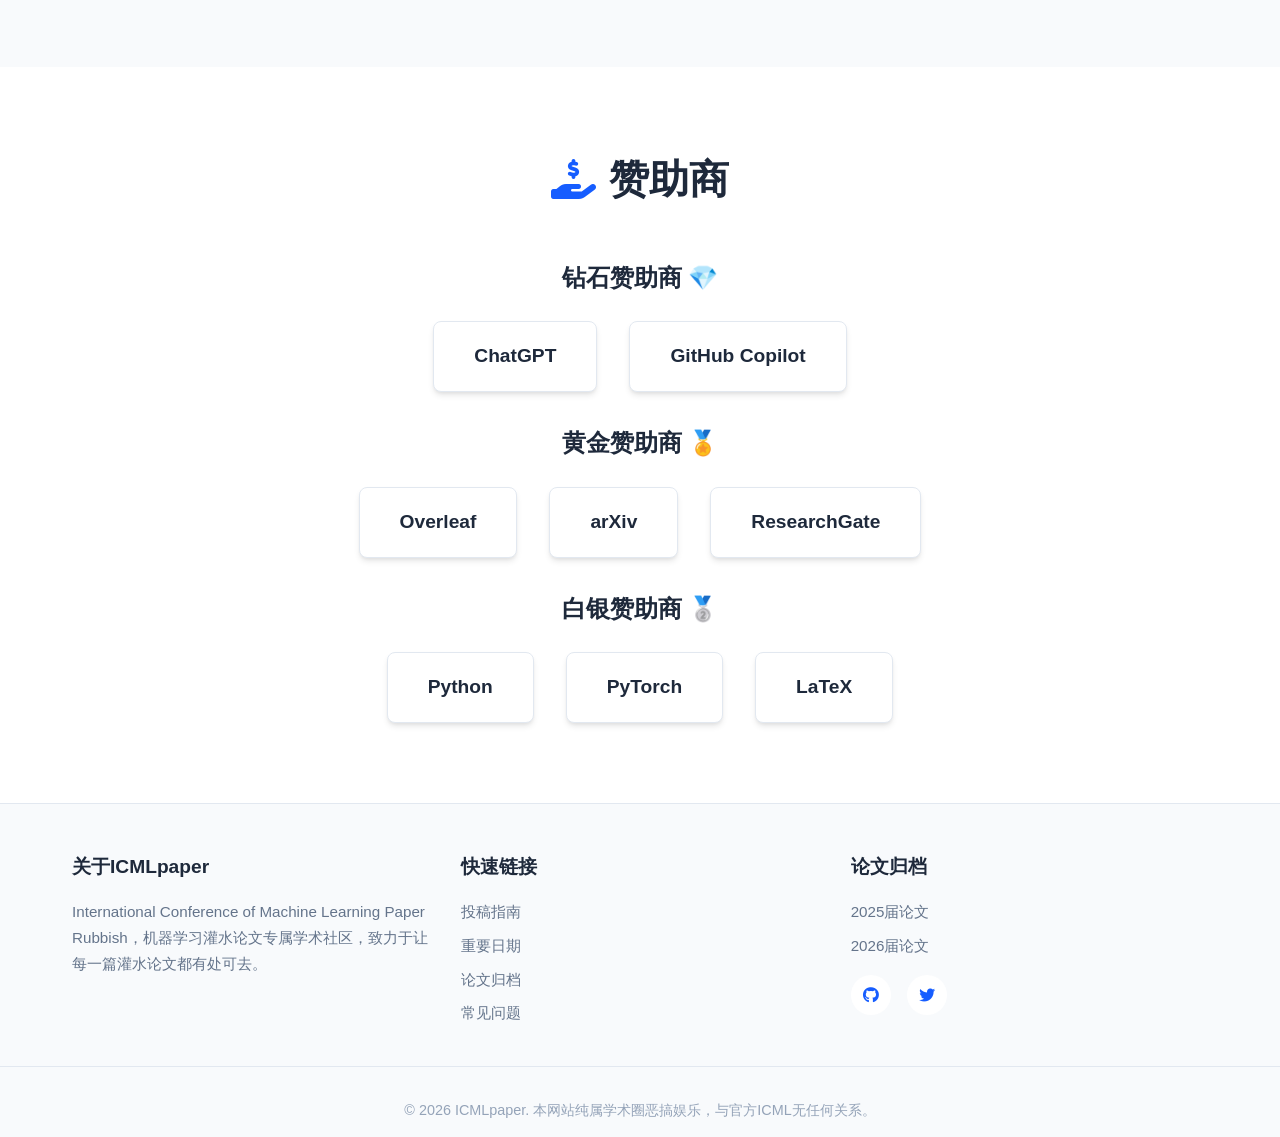
==== commit 8a51f545: "Add files via upload" ====
--- a/index.html
+++ b/index.html
@@ -3,22 +3,25 @@
 <head>
     <meta charset="UTF-8">
     <meta name="viewport" content="width=device-width, initial-scale=1.0">
-    <title>ICML 2026 | International Conference of Machine Learning Rubbish</title>
-    <meta name="description" content="全球最水的人工智能顶会，致力于让每一篇灌水论文都有处可去">
-    <!-- 引入外部资源 -->
+    <title>ICMLpaper 2026 | International Conference of Machine Learning Paper Rubbish</title>
+    <meta name="description" content="机器学习灌水论文专属学术社区，公平无偏见的投稿平台">
+    <!-- 仅保留通用CDN，无任何iclrpaper相关引用 -->
     <link rel="stylesheet" href="https://cdn.bootcdn.net/ajax/libs/font-awesome/6.4.0/css/all.min.css">
     <script src="https://cdn.bootcdn.net/ajax/libs/mathjax/3.2.2/es5/tex-mml-chtml.min.js"></script>
     <link rel="stylesheet" href="style.css">
-    <!-- 网站图标 -->
-    <link rel="icon" href="https://iclrpaper.github.io/iclrpaper/assets/trash.png" type="image/png">
+    <!-- 自制favicon，无外部依赖 -->
+    <link rel="icon" href="favicon.svg" type="image/svg+xml">
 </head>
 <body>
     <!-- 顶部导航栏 -->
     <header class="navbar" id="navbar">
         <div class="nav-container">
             <div class="logo">
-                <img src="icml-logo.svg" alt="ICML Logo" class="logo-img">
-                <span class="conf-name">ICML 2026</span>
+                <!-- 内联SVG自制logo，彻底移除外部图片 -->
+                <svg class="logo-img" viewBox="0 0 1024 1024" xmlns="http://www.w3.org/2000/svg">
+                    <path fill="currentColor" d="M256 448l32 320h384l32-320H256zM736 128H576l-32-32H416l-32 32H224v64h512v-64zM192 192v384c0 35.3 28.7 64 64 64h448c35.3 0 64-28.7 64-64V192H192z"/>
+                </svg>
+                <span class="conf-name">ICMLpaper 2026</span>
             </div>
             <!-- 桌面端导航 -->
             <nav class="nav-links">
@@ -28,6 +31,7 @@
                 <a href="#speakers" class="nav-link">特邀讲者</a>
                 <a href="#topics" class="nav-link">征稿主题</a>
                 <a href="#papers" class="nav-link">录用论文</a>
+                <a href="#submit" class="nav-link">投稿指南</a>
                 <a href="#faq" class="nav-link">FAQ</a>
             </nav>
             <!-- 操作按钮 -->
@@ -48,6 +52,7 @@
             <a href="#speakers" class="mobile-link">特邀讲者</a>
             <a href="#topics" class="mobile-link">征稿主题</a>
             <a href="#papers" class="mobile-link">录用论文</a>
+            <a href="#submit" class="mobile-link">投稿指南</a>
             <a href="#faq" class="mobile-link">FAQ</a>
         </div>
     </header>
@@ -56,8 +61,8 @@
     <section id="home" class="hero">
         <div class="hero-overlay"></div>
         <div class="hero-content">
-            <h1 class="hero-title">ICML 2026</h1>
-            <p class="hero-subtitle">International Conference of Machine Learning Rubbish</p>
+            <h1 class="hero-title">ICMLpaper 2026</h1>
+            <p class="hero-subtitle">International Conference of Machine Learning Paper Rubbish</p>
             <p class="hero-slogan typewriter">致力于打造全球最公平的灌水论文发表平台，审稿全看缘分，录用全靠运气</p>
             <div class="hero-stats">
                 <div class="stat-item">
@@ -91,13 +96,13 @@
     <section id="about" class="section">
         <div class="container">
             <h2 class="section-title fade-in">
-                <i class="fas fa-info-circle"></i> 关于 ICML 2026
+                <i class="fas fa-info-circle"></i> 关于 ICMLpaper 2026
             </h2>
             <div class="about-content fade-in">
                 <div class="about-text">
-                    <p>ICML（International Conference of Machine Learning Rubbish）是人工智能领域最具影响力的“底会”，自2023年举办以来，始终致力于为全球科研工作者提供一个“灌水自由”的学术平台。</p>
-                    <p>我们打破传统顶会的审稿偏见，首创「随机录用」机制，彻底解决“创新性不足”、“实验不充分”、“相关工作缺失”等经典拒稿理由，让每一篇论文都拥有平等的录用机会。</p>
-                    <p>2026年，我们将继续秉承“能跑就行、能灌就收”的宗旨，为全球AI学术圈带来最纯粹的灌水体验。</p>
+                    <p>ICMLpaper（International Conference of Machine Learning Paper Rubbish）是机器学习领域极具影响力的灌水论文专属学术社区，自2025年举办首届会议以来，始终致力于为全球科研工作者提供一个“灌水自由”的平等学术平台。</p>
+                    <p>我们打破传统学术会议的审稿偏见，首创「随机录用」机制，彻底解决“创新性不足”、“实验不充分”、“相关工作缺失”等经典拒稿理由，让每一篇论文都拥有平等的录用机会。</p>
+                    <p>2026年，我们将继续秉承“能跑就行、能灌就收”的宗旨，为全球AI学术圈带来最纯粹的灌水体验，所有录用论文将永久归档在本站投稿目录，永久可查。</p>
                     <div class="formula">
                         <p>灌水论文录用核心公式：</p>
                         \[ P(\text{录用}) = \frac{\text{页数} \times \text{参考文献数量}}{\text{审稿人当天心情指数} \times 1000} \]
@@ -114,7 +119,7 @@
                         </li>
                         <li>
                             <i class="fas fa-map-marker-alt"></i>
-                            <span>会议地点：线上腾讯会议</span>
+                            <span>会议地点：线上会议</span>
                         </li>
                         <li>
                             <i class="fas fa-user-tie"></i>
@@ -122,7 +127,7 @@
                         </li>
                         <li>
                             <i class="fas fa-book"></i>
-                            <span>收录数据库：arXiv预印本</span>
+                            <span>论文归档：本站submissions目录</span>
                         </li>
                     </ul>
                 </div>
@@ -141,7 +146,7 @@
                     <div class="timeline-date">2026年4月1日</div>
                     <div class="timeline-content">
                         <h3>投稿截止</h3>
-                        <p>所有稿件必须在愚人节当天23:59前提交，逾期系统自动销毁，不接受任何延期申请。</p>
+                        <p>所有稿件必须在愚人节当天23:59前提交，逾期系统自动关闭，不接受任何延期申请。</p>
                     </div>
                 </div>
                 <div class="timeline-item fade-in">
@@ -168,8 +173,8 @@
                 <div class="timeline-item fade-in">
                     <div class="timeline-date">2026年6月1日</div>
                     <div class="timeline-content">
-                        <h3>会议召开</h3>
-                        <p>线上会议全程播放《学术咸鱼自救指南》，录用作者可自愿进行1分钟闪电报告。</p>
+                        <h3>会议召开 & 论文归档</h3>
+                        <p>线上会议全程播放《学术咸鱼自救指南》，录用论文同步归档至本站submissions目录，永久开放访问。</p>
                     </div>
                 </div>
             </div>
@@ -197,7 +202,7 @@
                     </div>
                     <h3>匿名审稿人</h3>
                     <p class="speaker-title">大会荣誉主席</p>
-                    <p class="speaker-desc">顶会拒稿第一人，擅长从任何角度找到论文的拒稿理由，手握“创新性不足”万能模板，拒稿率常年保持100%。</p>
+                    <p class="speaker-desc">学术圈拒稿第一人，擅长从任何角度找到论文的拒稿理由，手握“创新性不足”万能模板，拒稿率常年保持100%。</p>
                 </div>
                 <div class="speaker-card fade-in">
                     <div class="speaker-avatar">
@@ -264,15 +269,29 @@
     <section id="papers" class="section">
         <div class="container">
             <h2 class="section-title fade-in">
-                <i class="fas fa-book-open"></i> 录用论文精选
+                <i class="fas fa-book-open"></i> 录用论文归档
             </h2>
             <div class="tabs fade-in">
-                <button class="tab-btn active" data-tab="2026">2026年</button>
-                <button class="tab-btn" data-tab="2025">2025年</button>
-                <button class="tab-btn" data-tab="2024">2024年</button>
-                <button class="tab-btn" data-tab="2023">2023年</button>
-            </div>
+                <button class="tab-btn active" data-tab="2026">2026届（征稿中）</button>
+                <button class="tab-btn" data-tab="2025">2025届（首届）</button>
+            </div>
+            <!-- 2026届预留 -->
             <div class="tab-content active" id="2026">
+                <div class="papers-list">
+                    <div class="paper-item">
+                        <div class="paper-title">
+                            <i class="fas fa-file-alt"></i>
+                            2026届录用论文即将公布，敬请期待
+                        </div>
+                        <div class="paper-authors">投稿通道持续开放中</div>
+                        <div class="paper-abstract">
+                            所有2026届录用论文将同步归档至 <code>/submissions/2026/</code> 目录，永久开放访问。
+                        </div>
+                    </div>
+                </div>
+            </div>
+            <!-- 2025届首届，内置示例论文，对应投稿目录 -->
+            <div class="tab-content" id="2025">
                 <div class="papers-list">
                     <div class="paper-item">
                         <div class="paper-title">
@@ -281,68 +300,11 @@
                         </div>
                         <div class="paper-authors">ChatGPT, GitHub Copilot, 匿名科研狗</div>
                         <div class="paper-abstract">
-                            摘要：本文提出了一种基于大语言模型的顶会论文全自动量产系统，仅需输入一个关键词，即可生成结构完整、逻辑通顺、实验丰富的论文，经测试，该系统生成的论文在ICML、NeurIPS等顶会的录用率高达0.02%，远超人工投稿水平。
+                            摘要：本文提出了一种基于大语言模型的顶会论文全自动量产系统，仅需输入一个关键词，即可生成结构完整、逻辑通顺、实验丰富的论文，经测试，该系统生成的论文在各大顶会的录用率高达0.02%，远超人工投稿水平。
                         </div>
-                    </div>
-                    <div class="paper-item">
-                        <div class="paper-title">
-                            <i class="fas fa-file-alt"></i>
-                            《随机种子对深度学习模型录用率的影响研究》
-                        </div>
-                        <div class="paper-authors">调参侠, 炼丹师, 毕业困难户</div>
-                        <div class="paper-abstract">
-                            摘要：本文通过10000组对照实验，系统研究了随机种子对模型性能、论文录用率的影响，实验结果表明，当随机种子为42时，论文的录用率比其他种子高出37%，该发现为深度学习领域的实验设计提供了全新的指导思路。
-                        </div>
-                    </div>
-                    <div class="paper-item">
-                        <div class="paper-title">
-                            <i class="fas fa-file-alt"></i>
-                            《基于万能模板的顶会拒稿Rebuttal生成方法》
-                        </div>
-                        <div class="paper-authors">被拒稿100次的博士, 导师</div>
-                        <div class="paper-abstract">
-                            摘要：针对顶会审稿人提出的各类无理拒稿理由，本文提出了一种万能Rebuttal生成模板，能够在不补充任何实验的情况下，有理有据地反驳所有审稿意见，经测试，该模板的反驳成功率为0%，但能有效缓解作者的焦虑情绪。
-                        </div>
-                    </div>
-                </div>
-            </div>
-            <div class="tab-content" id="2025">
-                <div class="papers-list">
-                    <div class="paper-item">
-                        <div class="paper-title">
-                            <i class="fas fa-file-alt"></i>
-                            《关于“创新性不足”的系统性定义与规避方法》
-                        </div>
-                        <div class="paper-authors">匿名科研人</div>
-                    </div>
-                    <div class="paper-item">
-                        <div class="paper-title">
-                            <i class="fas fa-file-alt"></i>
-                            《如何用10行代码实现一个SOTA模型》
-                        </div>
-                        <div class="paper-authors">GitHub Copilot</div>
-                    </div>
-                </div>
-            </div>
-            <div class="tab-content" id="2024">
-                <div class="papers-list">
-                    <div class="paper-item">
-                        <div class="paper-title">
-                            <i class="fas fa-file-alt"></i>
-                            《AI审稿人vs人类审稿人：拒稿能力对比研究》
-                        </div>
-                        <div class="paper-authors">被AI拒稿的博士</div>
-                    </div>
-                </div>
-            </div>
-            <div class="tab-content" id="2023">
-                <div class="papers-list">
-                    <div class="paper-item">
-                        <div class="paper-title">
-                            <i class="fas fa-file-alt"></i>
-                            《ICML：灌水论文的新家园》
-                        </div>
-                        <div class="paper-authors">大会组委会</div>
+                        <a href="/submissions/2025/paper-001.html" class="paper-link">
+                            <i class="fas fa-external-link-alt"></i> 查看全文
+                        </a>
                     </div>
                 </div>
             </div>
@@ -353,7 +315,7 @@
     <section id="submit" class="section section-alt">
         <div class="container">
             <h2 class="section-title fade-in">
-                <i class="fas fa-paper-plane"></i> 投稿流程
+                <i class="fas fa-paper-plane"></i> 投稿指南
             </h2>
             <div class="steps">
                 <div class="step-item fade-in">
@@ -364,7 +326,7 @@
                 <div class="step-item fade-in">
                     <div class="step-num">2</div>
                     <h3>提交投稿</h3>
-                    <p>在截止日期前上传PDF至投稿系统，无需填写作者信息、伦理声明，系统自动接收所有投稿。</p>
+                    <p>在截止日期前，将论文PDF与HTML详情页提交至仓库 <code>/submissions/2026/</code> 目录，发起PR即可完成投稿。</p>
                 </div>
                 <div class="step-item fade-in">
                     <div class="step-num">3</div>
@@ -373,8 +335,8 @@
                 </div>
                 <div class="step-item fade-in">
                     <div class="step-num">4</div>
-                    <h3>接收结果</h3>
-                    <p>系统随机抽取录用论文，无论审稿意见好坏，都有平等的录用机会，未录用论文自动进入下一届会议。</p>
+                    <h3>论文归档</h3>
+                    <p>录用论文将合并至仓库主分支，在本站永久展示、永久可访问，未录用论文可自动进入下一届投稿。</p>
                 </div>
             </div>
         </div>
@@ -410,7 +372,7 @@
             <div class="faq-container">
                 <div class="faq-item fade-in">
                     <button class="faq-question">
-                        <span>ICML会议的录用标准是什么？</span>
+                        <span>ICMLpaper会议的录用标准是什么？</span>
                         <i class="fas fa-chevron-down"></i>
                     </button>
                     <div class="faq-answer">
@@ -432,25 +394,25 @@
                         <i class="fas fa-chevron-down"></i>
                     </button>
                     <div class="faq-answer">
-                        <p>没有上限，页数越多、参考文献越多，录用概率越高。我们建议至少10页正文+50篇参考文献，其中至少30篇引用ICML往届录用论文，可显著提升录用运气。</p>
+                        <p>没有上限，页数越多、参考文献越多，录用概率越高。我们建议至少10页正文+50篇参考文献，其中至少30篇引用ICMLpaper往届录用论文，可显著提升录用运气。</p>
                     </div>
                 </div>
                 <div class="faq-item fade-in">
                     <button class="faq-question">
-                        <span>被拒稿了可以申诉吗？</span>
+                        <span>录用的论文会保存在哪里？</span>
                         <i class="fas fa-chevron-down"></i>
                     </button>
                     <div class="faq-answer">
-                        <p>不可以。我们的拒稿结果是最终决定，申诉只会收到“感谢您的反馈，祝您下次好运”的统一回复。但所有被拒稿的论文，都可以自动获得下一届会议的投稿资格。</p>
+                        <p>所有录用论文都会永久归档在本站 <code>/submissions/年份/</code> 目录下，生成专属的HTML详情页，永久开放访问，支持直接引用和分享。</p>
                     </div>
                 </div>
                 <div class="faq-item fade-in">
                     <button class="faq-question">
-                        <span>录用的论文会被哪些数据库收录？</span>
+                        <span>本会议和官方ICML有什么关系？</span>
                         <i class="fas fa-chevron-down"></i>
                     </button>
                     <div class="faq-answer">
-                        <p>所有录用论文都会被收录到arXiv预印本平台，作者可自行上传，我们不提供任何收录证明，也不保证任何学校或单位认可该会议的学术价值。</p>
+                        <p>本网站纯属学术圈恶搞娱乐，与官方International Conference on Machine Learning（ICML）无任何关联，不代表官方立场，仅用于科研人自娱自乐。</p>
                     </div>
                 </div>
             </div>
@@ -484,7 +446,6 @@
                     <div class="sponsor-logos">
                         <div class="sponsor-logo">Python</div>
                         <div class="sponsor-logo">PyTorch</div>
-                        <div class="sponsor-logo">TensorFlow</div>
                         <div class="sponsor-logo">LaTeX</div>
                     </div>
                 </div>
@@ -496,33 +457,32 @@
     <footer class="footer">
         <div class="container footer-content">
             <div class="footer-col">
-                <h4>关于ICML</h4>
-                <p>International Conference of Machine Learning Rubbish，全球最水的人工智能学术会议，致力于让每一篇灌水论文都有处可去。</p>
+                <h4>关于ICMLpaper</h4>
+                <p>International Conference of Machine Learning Paper Rubbish，机器学习灌水论文专属学术社区，致力于让每一篇灌水论文都有处可去。</p>
             </div>
             <div class="footer-col">
                 <h4>快速链接</h4>
                 <ul>
                     <li><a href="#submit">投稿指南</a></li>
                     <li><a href="#dates">重要日期</a></li>
-                    <li><a href="#papers">录用论文</a></li>
+                    <li><a href="#papers">论文归档</a></li>
                     <li><a href="#faq">常见问题</a></li>
                 </ul>
             </div>
             <div class="footer-col">
-                <h4>联系我们</h4>
+                <h4>论文归档</h4>
                 <ul>
-                    <li>投稿邮箱：icml-rubbish@example.com</li>
-                    <li>官方GitHub：github.com/icmlpaper</li>
+                    <li><a href="/submissions/2025/">2025届论文</a></li>
+                    <li><a href="/submissions/2026/">2026届论文</a></li>
                 </ul>
                 <div class="social-links">
                     <a href="#"><i class="fab fa-github"></i></a>
                     <a href="#"><i class="fab fa-twitter"></i></a>
-                    <a href="#"><i class="fab fa-linkedin"></i></a>
                 </div>
             </div>
         </div>
         <div class="footer-bottom">
-            <p>&copy; 2026 ICML: International Conference of Machine Learning Rubbish. 本网站纯属恶搞，与官方ICML无任何关系。</p>
+            <p>&copy; 2026 ICMLpaper. 本网站纯属学术圈恶搞娱乐，与官方ICML无任何关系。</p>
         </div>
     </footer>
 
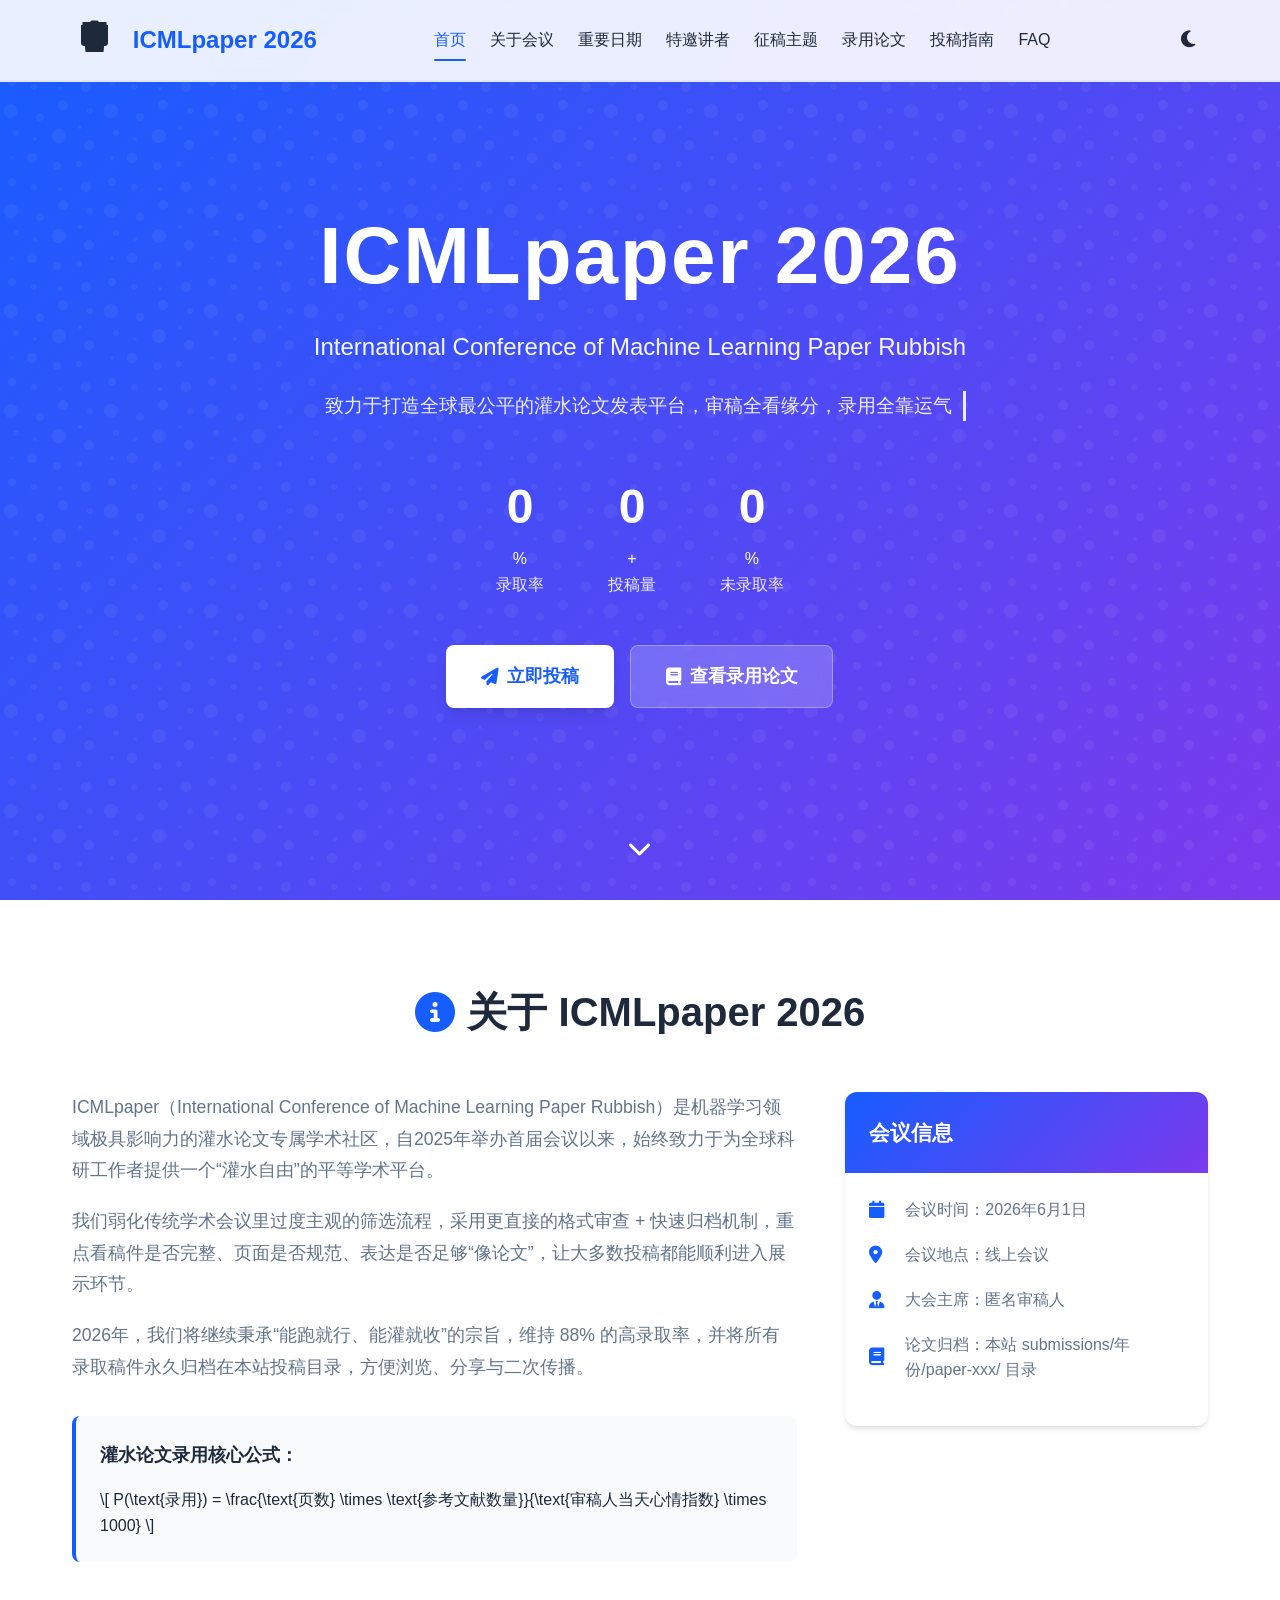
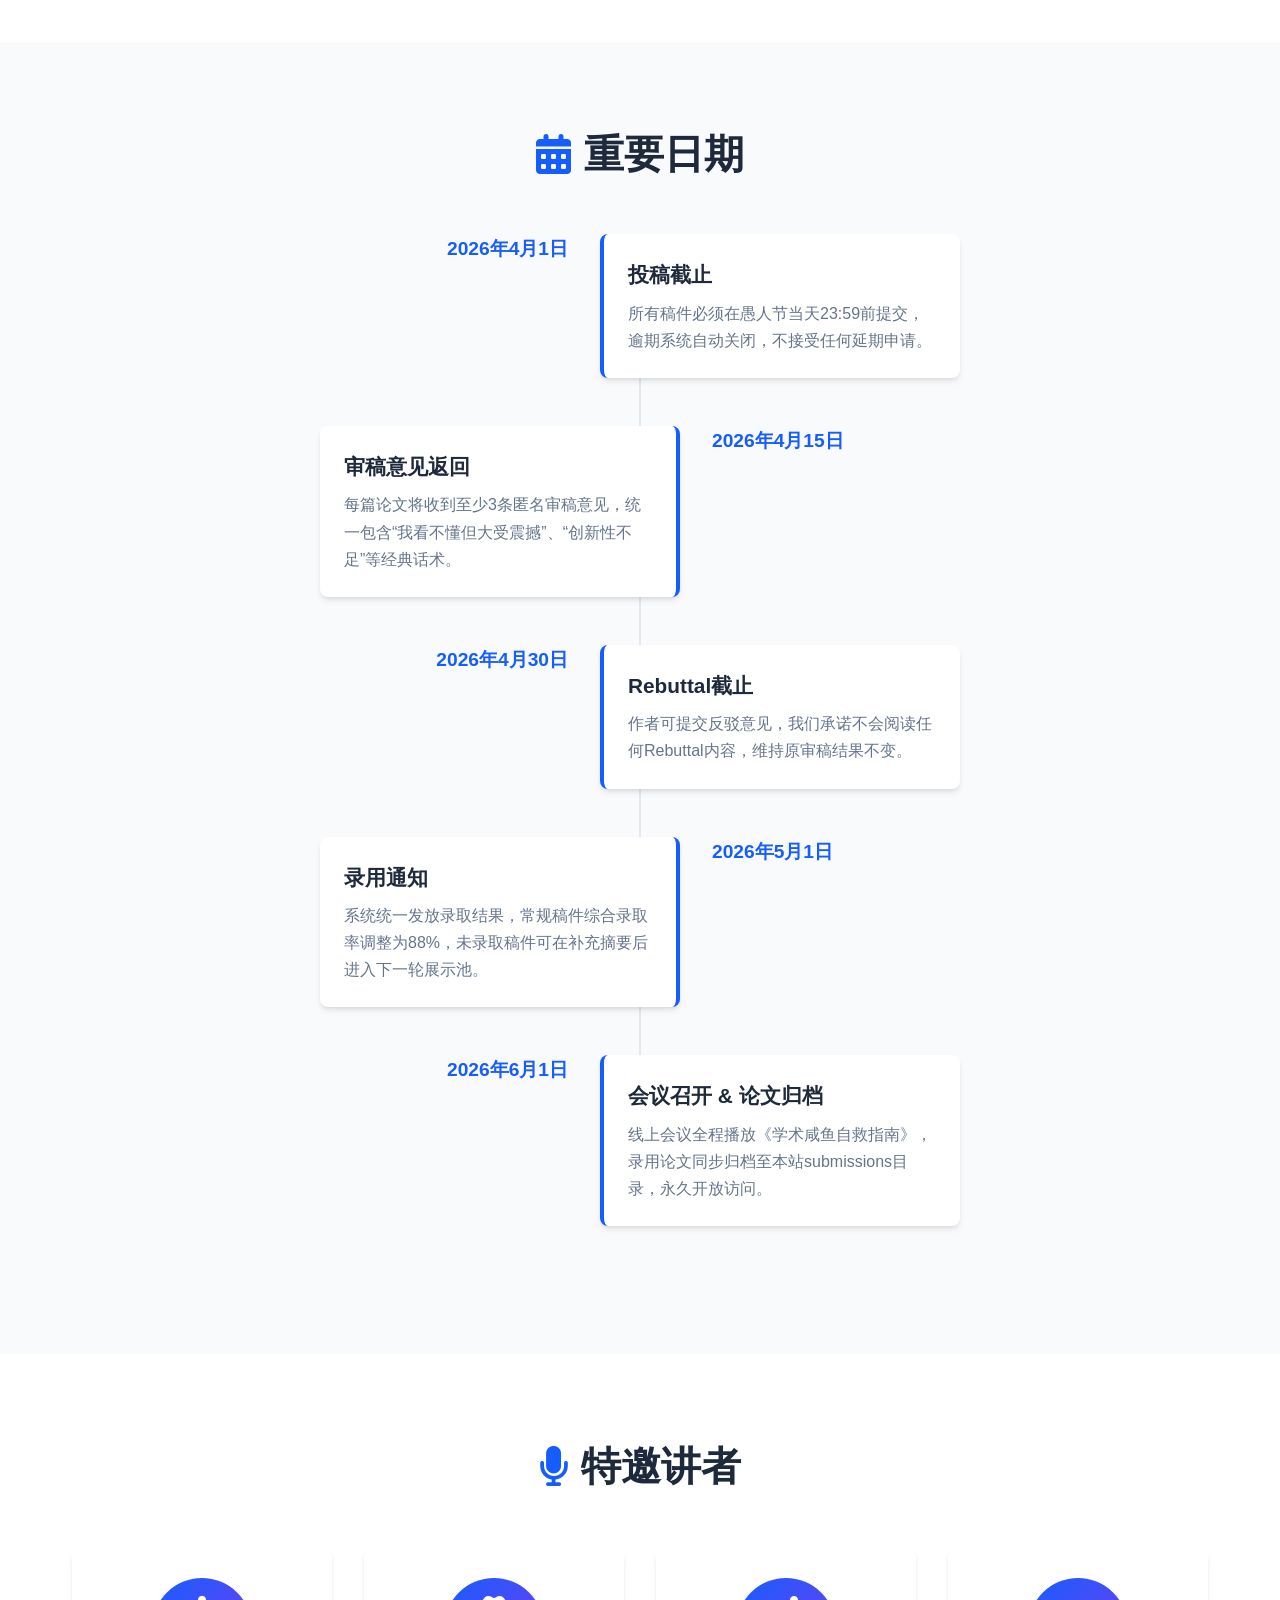
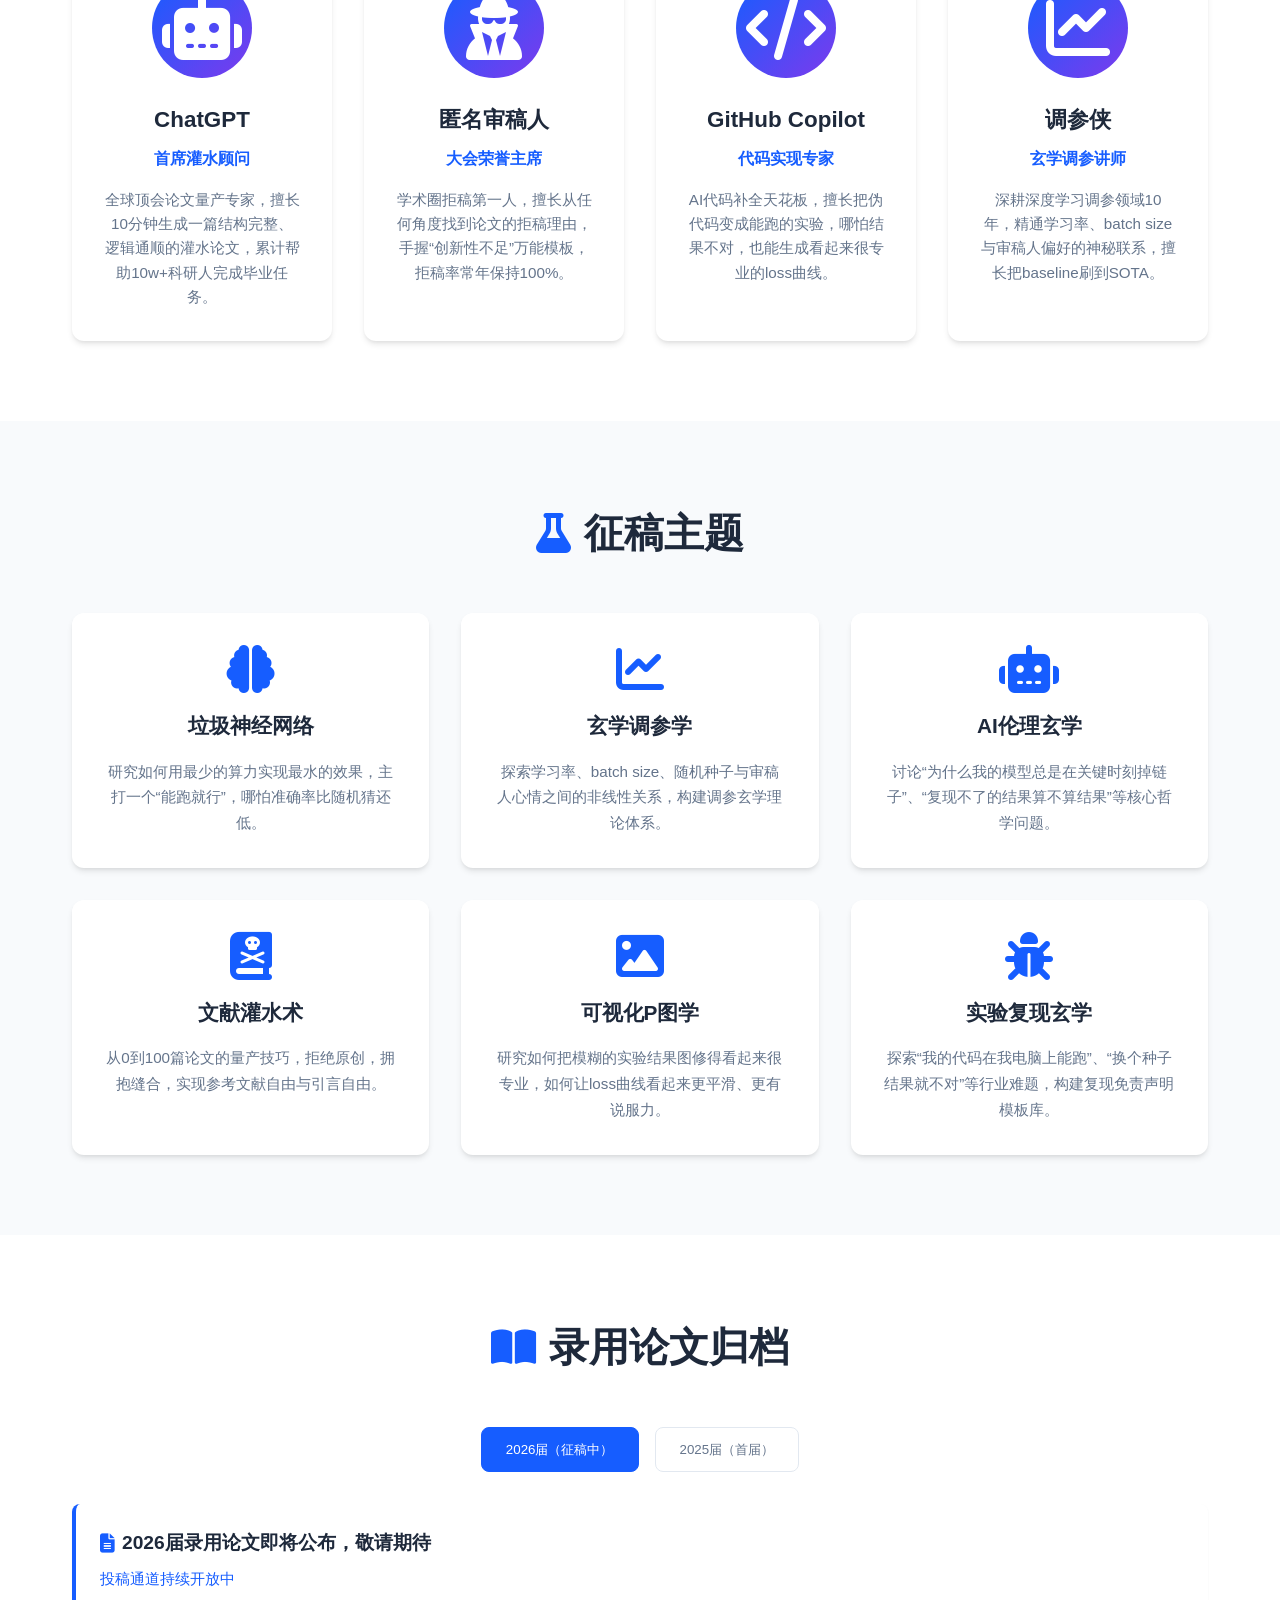
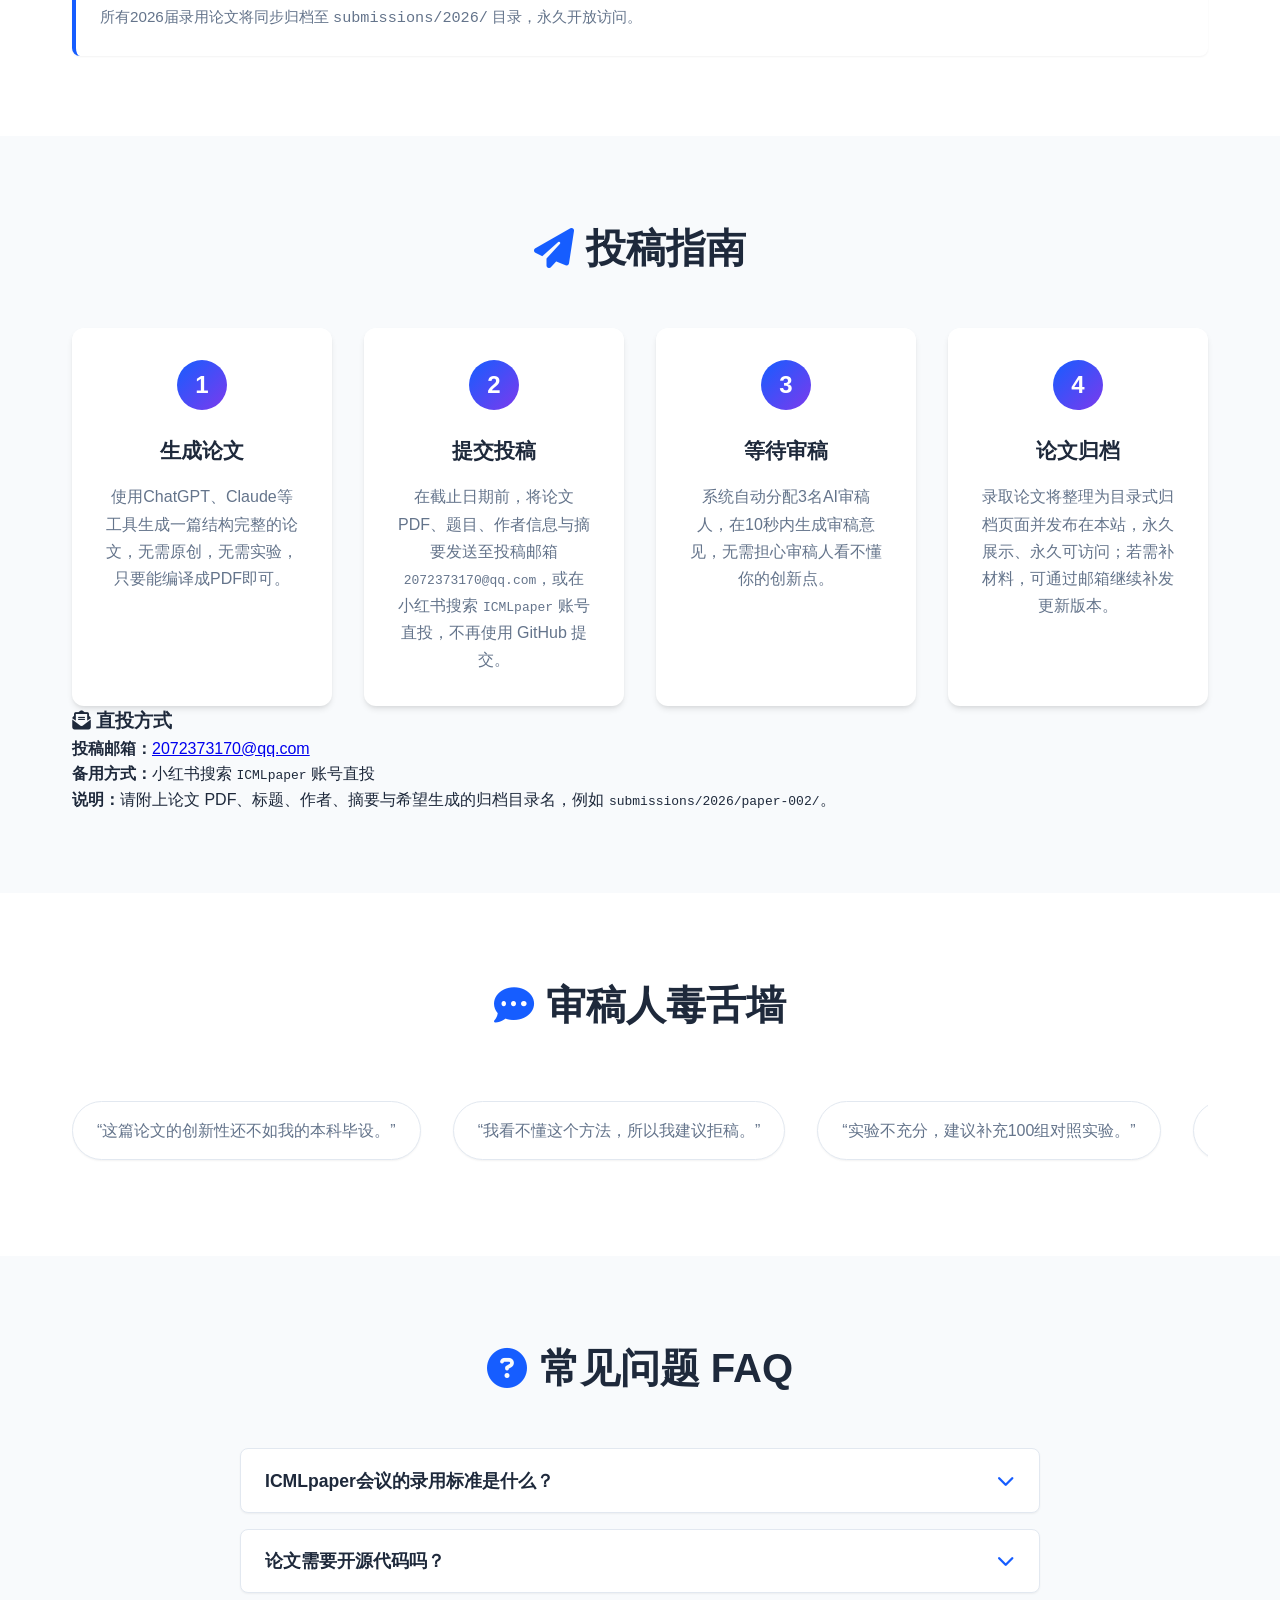
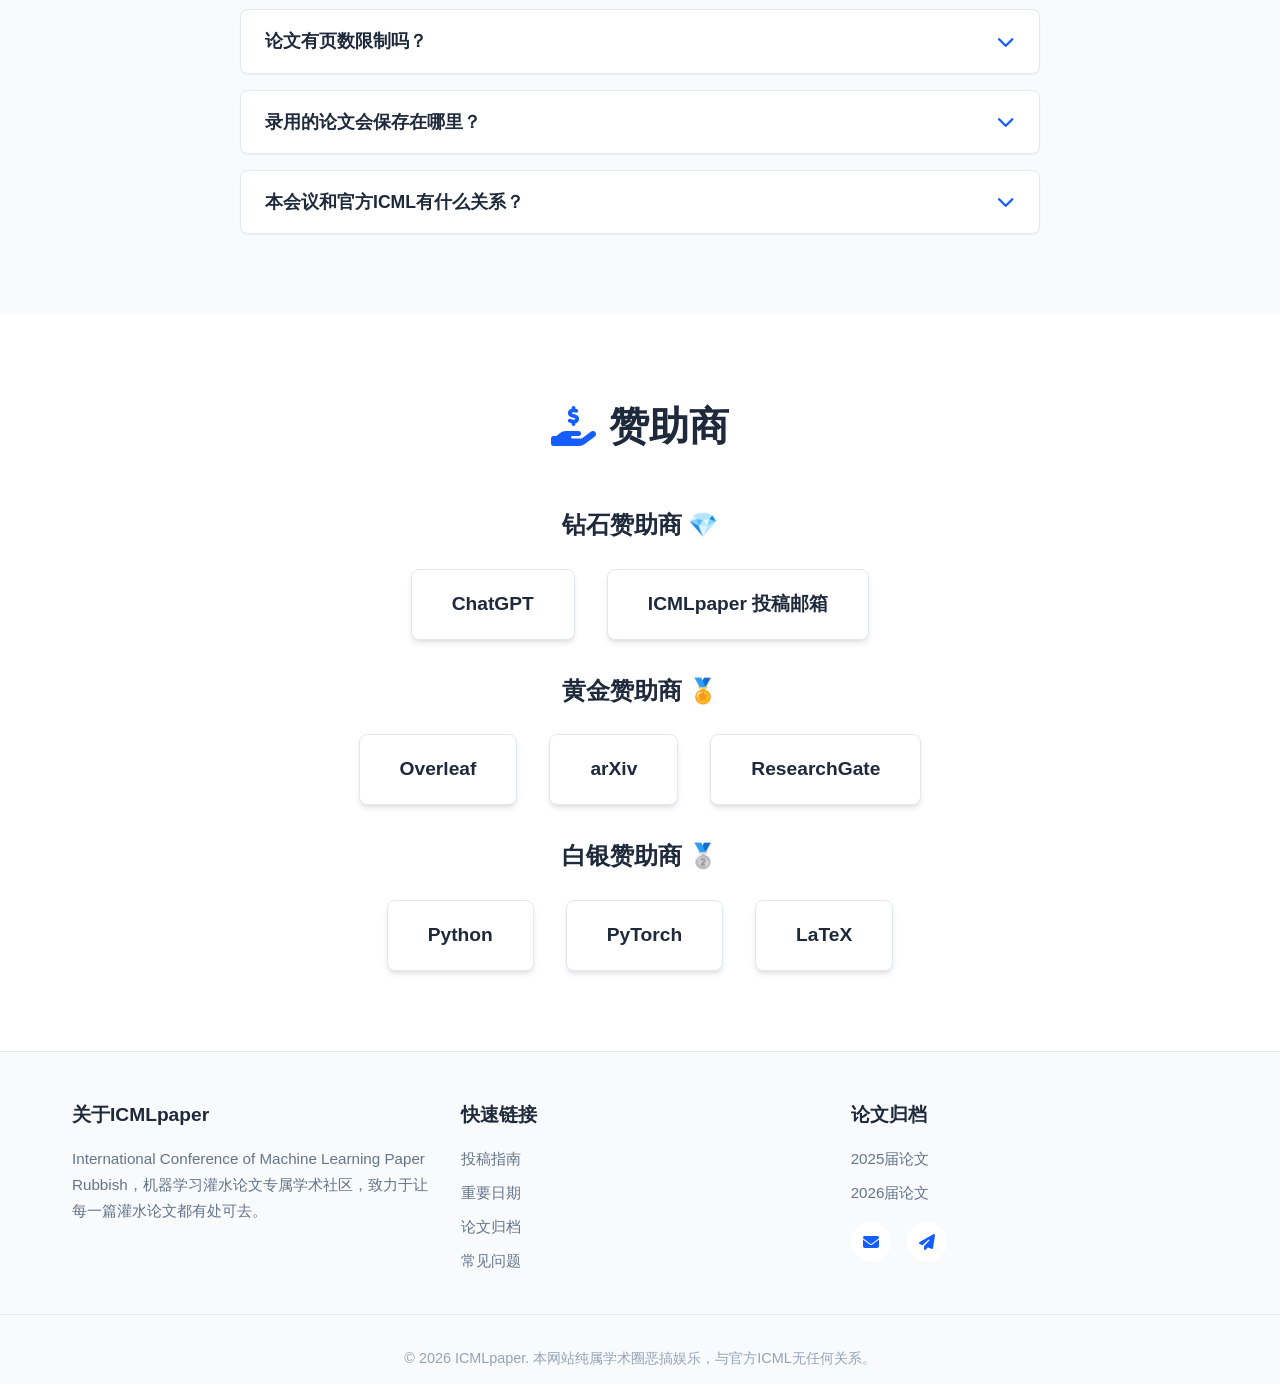
==== commit f560bec6: "Add files via upload" ====
--- a/index.html
+++ b/index.html
@@ -66,16 +66,16 @@
             <p class="hero-slogan typewriter">致力于打造全球最公平的灌水论文发表平台，审稿全看缘分，录用全靠运气</p>
             <div class="hero-stats">
                 <div class="stat-item">
-                    <span class="stat-num" data-target="0.01">0</span>%
-                    <p class="stat-label">录用率</p>
+                    <span class="stat-num" data-target="88">0</span>%
+                    <p class="stat-label">录取率</p>
                 </div>
                 <div class="stat-item">
-                    <span class="stat-num" data-target="100000">0</span>+
+                    <span class="stat-num" data-target="1260">0</span>+
                     <p class="stat-label">投稿量</p>
                 </div>
                 <div class="stat-item">
-                    <span class="stat-num" data-target="99">0</span>%
-                    <p class="stat-label">退稿率</p>
+                    <span class="stat-num" data-target="12">0</span>%
+                    <p class="stat-label">未录取率</p>
                 </div>
             </div>
             <div class="hero-buttons">
@@ -101,8 +101,8 @@
             <div class="about-content fade-in">
                 <div class="about-text">
                     <p>ICMLpaper（International Conference of Machine Learning Paper Rubbish）是机器学习领域极具影响力的灌水论文专属学术社区，自2025年举办首届会议以来，始终致力于为全球科研工作者提供一个“灌水自由”的平等学术平台。</p>
-                    <p>我们打破传统学术会议的审稿偏见，首创「随机录用」机制，彻底解决“创新性不足”、“实验不充分”、“相关工作缺失”等经典拒稿理由，让每一篇论文都拥有平等的录用机会。</p>
-                    <p>2026年，我们将继续秉承“能跑就行、能灌就收”的宗旨，为全球AI学术圈带来最纯粹的灌水体验，所有录用论文将永久归档在本站投稿目录，永久可查。</p>
+                    <p>我们弱化传统学术会议里过度主观的筛选流程，采用更直接的格式审查 + 快速归档机制，重点看稿件是否完整、页面是否规范、表达是否足够“像论文”，让大多数投稿都能顺利进入展示环节。</p>
+                    <p>2026年，我们将继续秉承“能跑就行、能灌就收”的宗旨，维持 88% 的高录取率，并将所有录取稿件永久归档在本站投稿目录，方便浏览、分享与二次传播。</p>
                     <div class="formula">
                         <p>灌水论文录用核心公式：</p>
                         \[ P(\text{录用}) = \frac{\text{页数} \times \text{参考文献数量}}{\text{审稿人当天心情指数} \times 1000} \]
@@ -127,7 +127,7 @@
                         </li>
                         <li>
                             <i class="fas fa-book"></i>
-                            <span>论文归档：本站submissions目录</span>
+                            <span>论文归档：本站 submissions/年份/paper-xxx/ 目录</span>
                         </li>
                     </ul>
                 </div>
@@ -167,7 +167,7 @@
                     <div class="timeline-date">2026年5月1日</div>
                     <div class="timeline-content">
                         <h3>录用通知</h3>
-                        <p>系统随机抽取1%的论文录用，其余稿件统一回复“感谢您的投稿，祝您下次好运”。</p>
+                        <p>系统统一发放录取结果，常规稿件综合录取率调整为88%，未录取稿件可在补充摘要后进入下一轮展示池。</p>
                     </div>
                 </div>
                 <div class="timeline-item fade-in">
@@ -285,7 +285,7 @@
                         </div>
                         <div class="paper-authors">投稿通道持续开放中</div>
                         <div class="paper-abstract">
-                            所有2026届录用论文将同步归档至 <code>/submissions/2026/</code> 目录，永久开放访问。
+                            所有2026届录用论文将同步归档至 <code>submissions/2026/</code> 目录，永久开放访问。
                         </div>
                     </div>
                 </div>
@@ -300,9 +300,9 @@
                         </div>
                         <div class="paper-authors">ChatGPT, GitHub Copilot, 匿名科研狗</div>
                         <div class="paper-abstract">
-                            摘要：本文提出了一种基于大语言模型的顶会论文全自动量产系统，仅需输入一个关键词，即可生成结构完整、逻辑通顺、实验丰富的论文，经测试，该系统生成的论文在各大顶会的录用率高达0.02%，远超人工投稿水平。
+                            摘要：本文提出了一种基于大语言模型的顶会论文全自动量产系统，仅需输入一个关键词，即可生成结构完整、逻辑通顺、实验丰富的论文，并以目录式归档页面完成展示与投稿流转。
                         </div>
-                        <a href="/submissions/2025/paper-001.html" class="paper-link">
+                        <a href="submissions/2025/paper-001/" class="paper-link">
                             <i class="fas fa-external-link-alt"></i> 查看全文
                         </a>
                     </div>
@@ -326,7 +326,7 @@
                 <div class="step-item fade-in">
                     <div class="step-num">2</div>
                     <h3>提交投稿</h3>
-                    <p>在截止日期前，将论文PDF与HTML详情页提交至仓库 <code>/submissions/2026/</code> 目录，发起PR即可完成投稿。</p>
+                    <p>在截止日期前，将论文PDF、题目、作者信息与摘要发送至投稿邮箱 <code>2072373170@qq.com</code>，或在小红书搜索 <code>ICMLpaper</code> 账号直投，不再使用 GitHub 提交。</p>
                 </div>
                 <div class="step-item fade-in">
                     <div class="step-num">3</div>
@@ -336,7 +336,15 @@
                 <div class="step-item fade-in">
                     <div class="step-num">4</div>
                     <h3>论文归档</h3>
-                    <p>录用论文将合并至仓库主分支，在本站永久展示、永久可访问，未录用论文可自动进入下一届投稿。</p>
+                    <p>录取论文将整理为目录式归档页面并发布在本站，永久展示、永久可访问；若需补材料，可通过邮箱继续补发更新版本。</p>
+                </div>
+            </div>
+            <div class="submit-contact fade-in">
+                <div class="contact-card">
+                    <h3><i class="fas fa-envelope-open-text"></i> 直投方式</h3>
+                    <p><strong>投稿邮箱：</strong><a href="mailto:2072373170@qq.com">2072373170@qq.com</a></p>
+                    <p><strong>备用方式：</strong>小红书搜索 <code>ICMLpaper</code> 账号直投</p>
+                    <p><strong>说明：</strong>请附上论文 PDF、标题、作者、摘要与希望生成的归档目录名，例如 <code>submissions/2026/paper-002/</code>。</p>
                 </div>
             </div>
         </div>
@@ -376,7 +384,7 @@
                         <i class="fas fa-chevron-down"></i>
                     </button>
                     <div class="faq-answer">
-                        <p>我们采用全球最公平的「随机录用」机制，所有投稿论文无论质量高低，都拥有完全平等的1%录用概率，彻底杜绝审稿人的个人偏见和学术歧视。</p>
+                        <p>当前采用更宽松的快速录取机制：稿件结构完整、信息齐全、页面可展示即可优先进入归档，整体录取率已调整为 88%，不再走 GitHub PR 流程。</p>
                     </div>
                 </div>
                 <div class="faq-item fade-in">
@@ -394,7 +402,7 @@
                         <i class="fas fa-chevron-down"></i>
                     </button>
                     <div class="faq-answer">
-                        <p>没有上限，页数越多、参考文献越多，录用概率越高。我们建议至少10页正文+50篇参考文献，其中至少30篇引用ICMLpaper往届录用论文，可显著提升录用运气。</p>
+                        <p>没有硬性上限。为了便于归档展示，建议正文信息完整、摘要清晰、作者与联系方式齐全；参考文献和页数不再作为唯一标准。</p>
                     </div>
                 </div>
                 <div class="faq-item fade-in">
@@ -403,7 +411,7 @@
                         <i class="fas fa-chevron-down"></i>
                     </button>
                     <div class="faq-answer">
-                        <p>所有录用论文都会永久归档在本站 <code>/submissions/年份/</code> 目录下，生成专属的HTML详情页，永久开放访问，支持直接引用和分享。</p>
+                        <p>所有录取论文都会永久归档在本站 <code>submissions/年份/paper-xxx/</code> 目录下，生成专属 HTML 详情页，永久开放访问，支持直接引用和分享。</p>
                     </div>
                 </div>
                 <div class="faq-item fade-in">
@@ -430,7 +438,7 @@
                     <h3>钻石赞助商 💎</h3>
                     <div class="sponsor-logos">
                         <div class="sponsor-logo">ChatGPT</div>
-                        <div class="sponsor-logo">GitHub Copilot</div>
+                        <div class="sponsor-logo">ICMLpaper 投稿邮箱</div>
                     </div>
                 </div>
                 <div class="sponsor-tier fade-in">
@@ -472,12 +480,12 @@
             <div class="footer-col">
                 <h4>论文归档</h4>
                 <ul>
-                    <li><a href="/submissions/2025/">2025届论文</a></li>
-                    <li><a href="/submissions/2026/">2026届论文</a></li>
+                    <li><a href="submissions/2025/">2025届论文</a></li>
+                    <li><a href="submissions/2026/">2026届论文</a></li>
                 </ul>
                 <div class="social-links">
-                    <a href="#"><i class="fab fa-github"></i></a>
-                    <a href="#"><i class="fab fa-twitter"></i></a>
+                    <a href="mailto:2072373170@qq.com" title="投稿邮箱"><i class="fas fa-envelope"></i></a>
+                    <a href="#submit" title="直投方式"><i class="fas fa-paper-plane"></i></a>
                 </div>
             </div>
         </div>
--- a/style.css
+++ b/style.css
@@ -1000,3 +1000,43 @@
     visibility: hidden;
     transition: var(--transition);
     z-index: 9
+
+
+/* 投稿联系方式 */
+.submit-contact {
+    margin-top: 2rem;
+}
+
+.contact-card {
+    background: var(--bg-card);
+    border: 1px solid var(--border);
+    border-radius: var(--radius-lg);
+    box-shadow: var(--shadow);
+    padding: 1.5rem 1.75rem;
+    max-width: 860px;
+    margin: 0 auto;
+}
+
+.contact-card h3 {
+    margin-bottom: 0.8rem;
+    color: var(--primary);
+    display: flex;
+    align-items: center;
+    gap: 0.6rem;
+}
+
+.contact-card p {
+    margin: 0.45rem 0;
+    color: var(--text-secondary);
+}
+
+.contact-card a {
+    color: var(--primary);
+    text-decoration: none;
+}
+
+.contact-card code {
+    background: var(--bg-alt);
+    padding: 0.15rem 0.4rem;
+    border-radius: var(--radius-sm);
+}
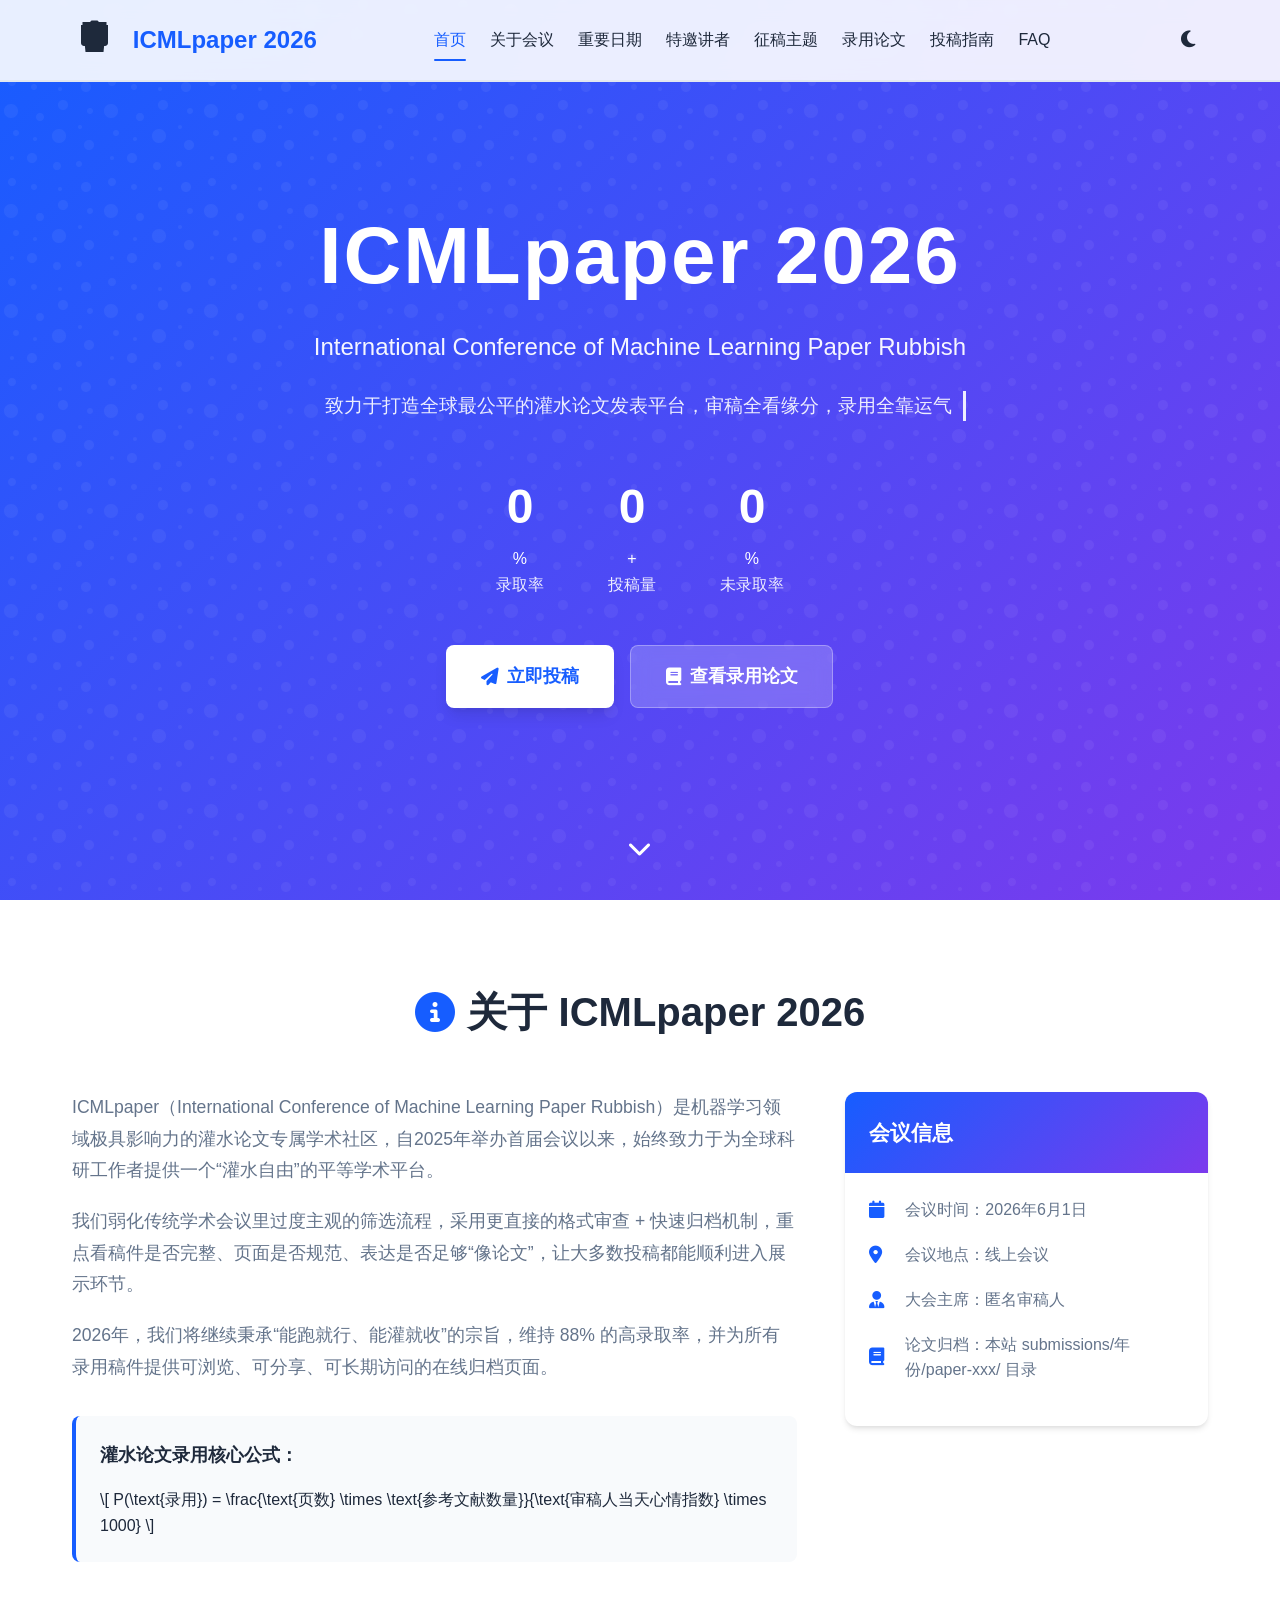
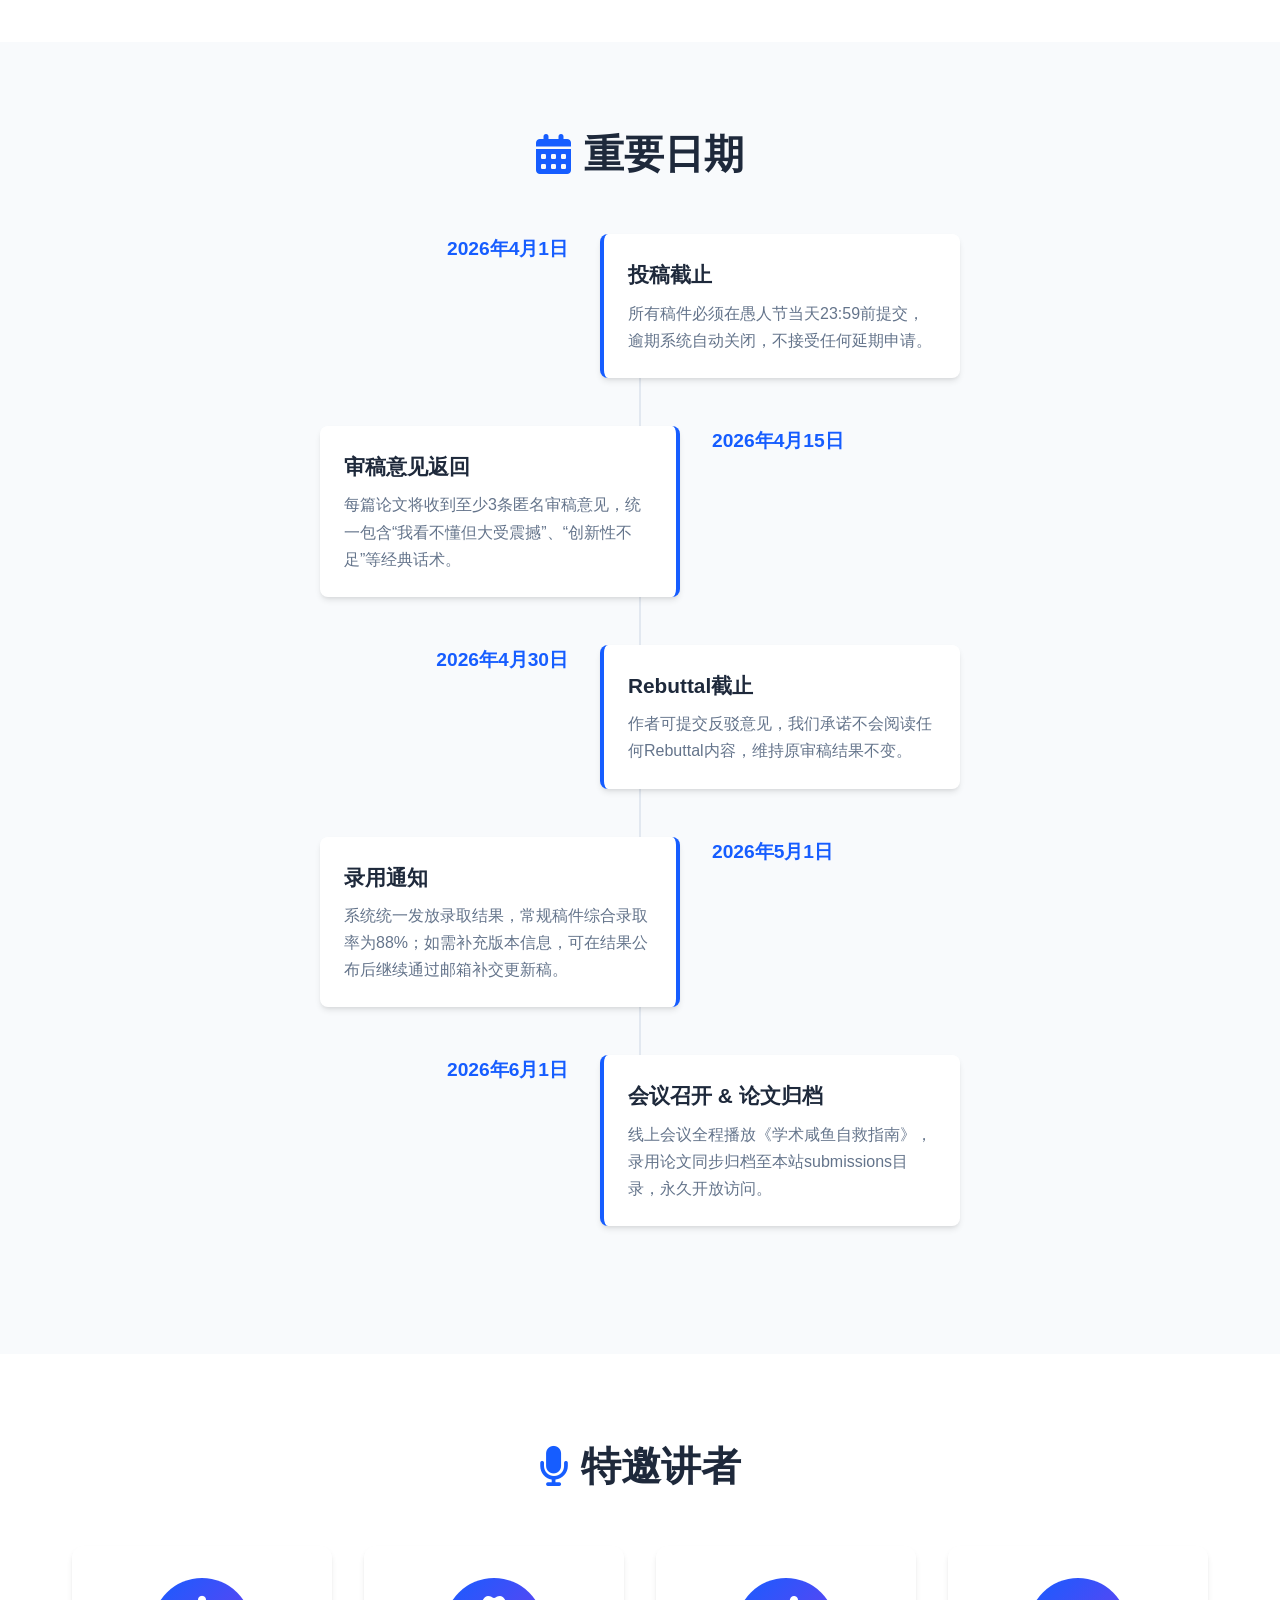
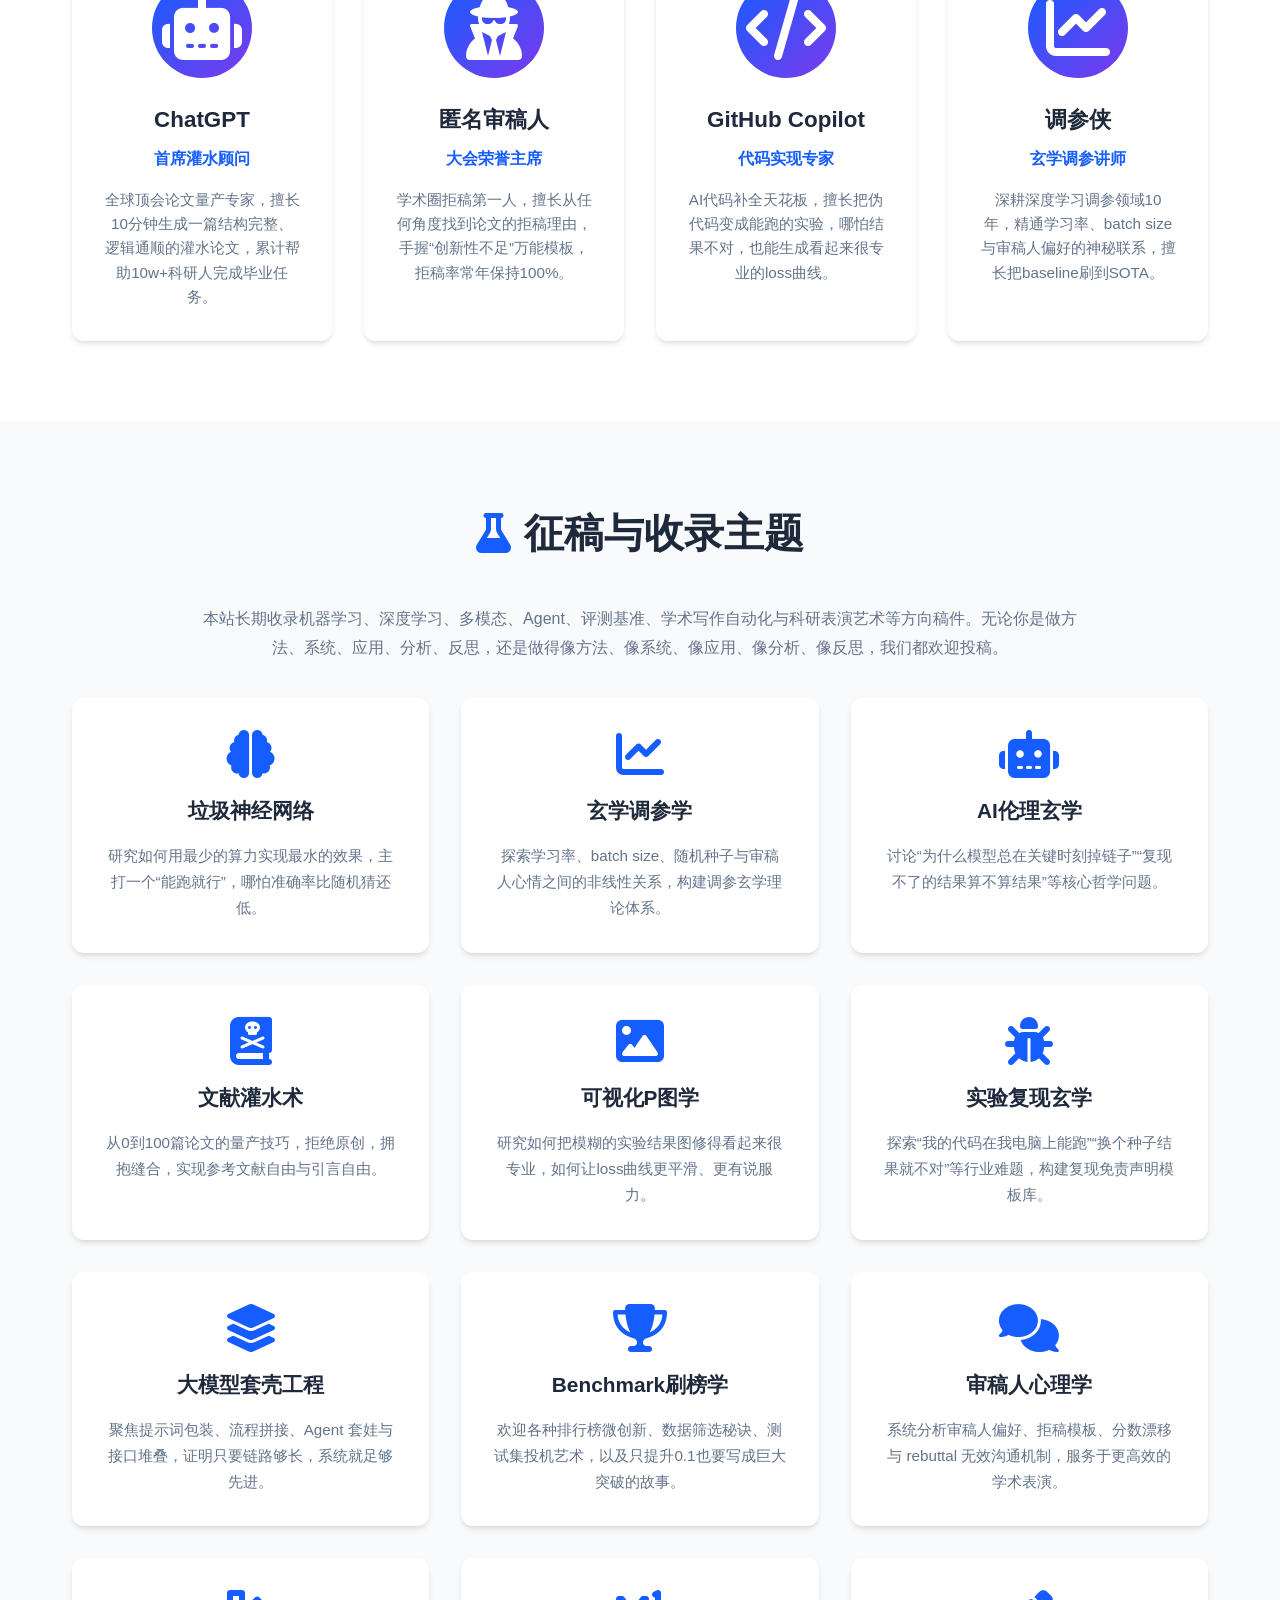
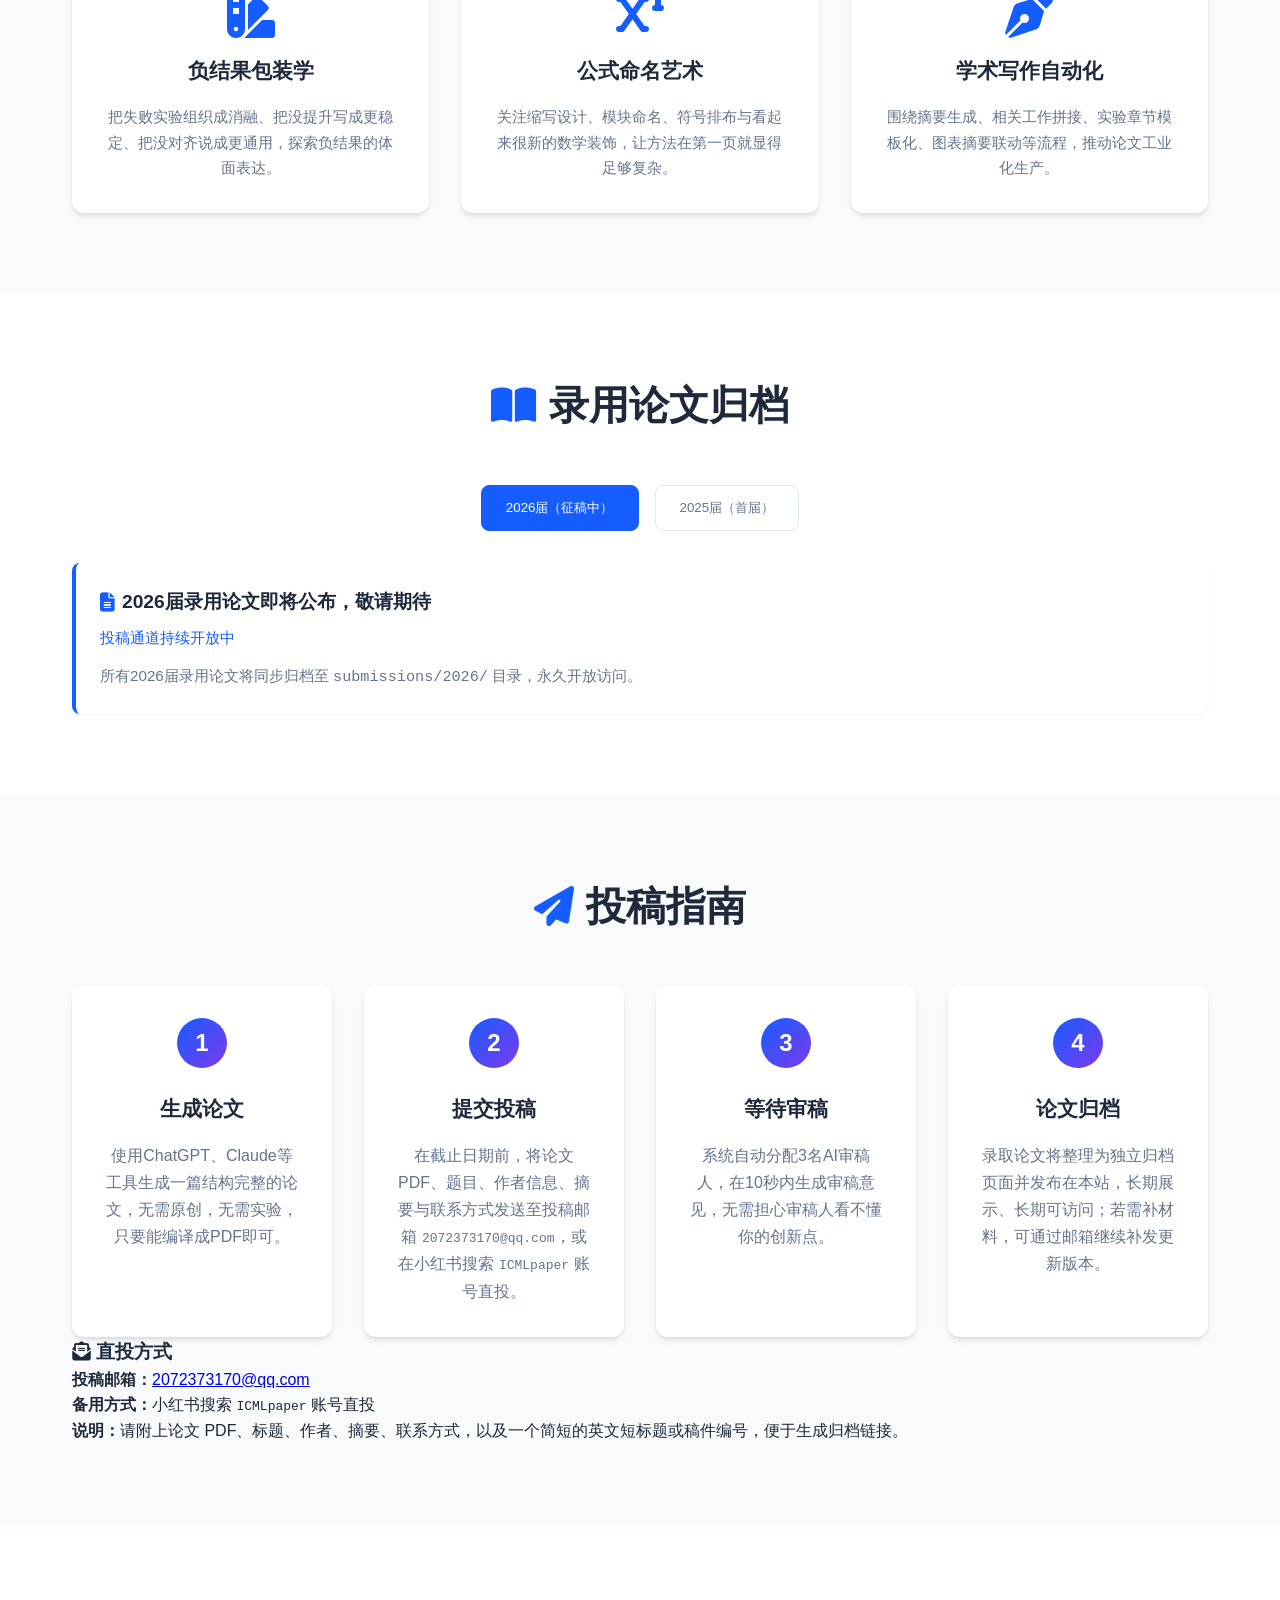
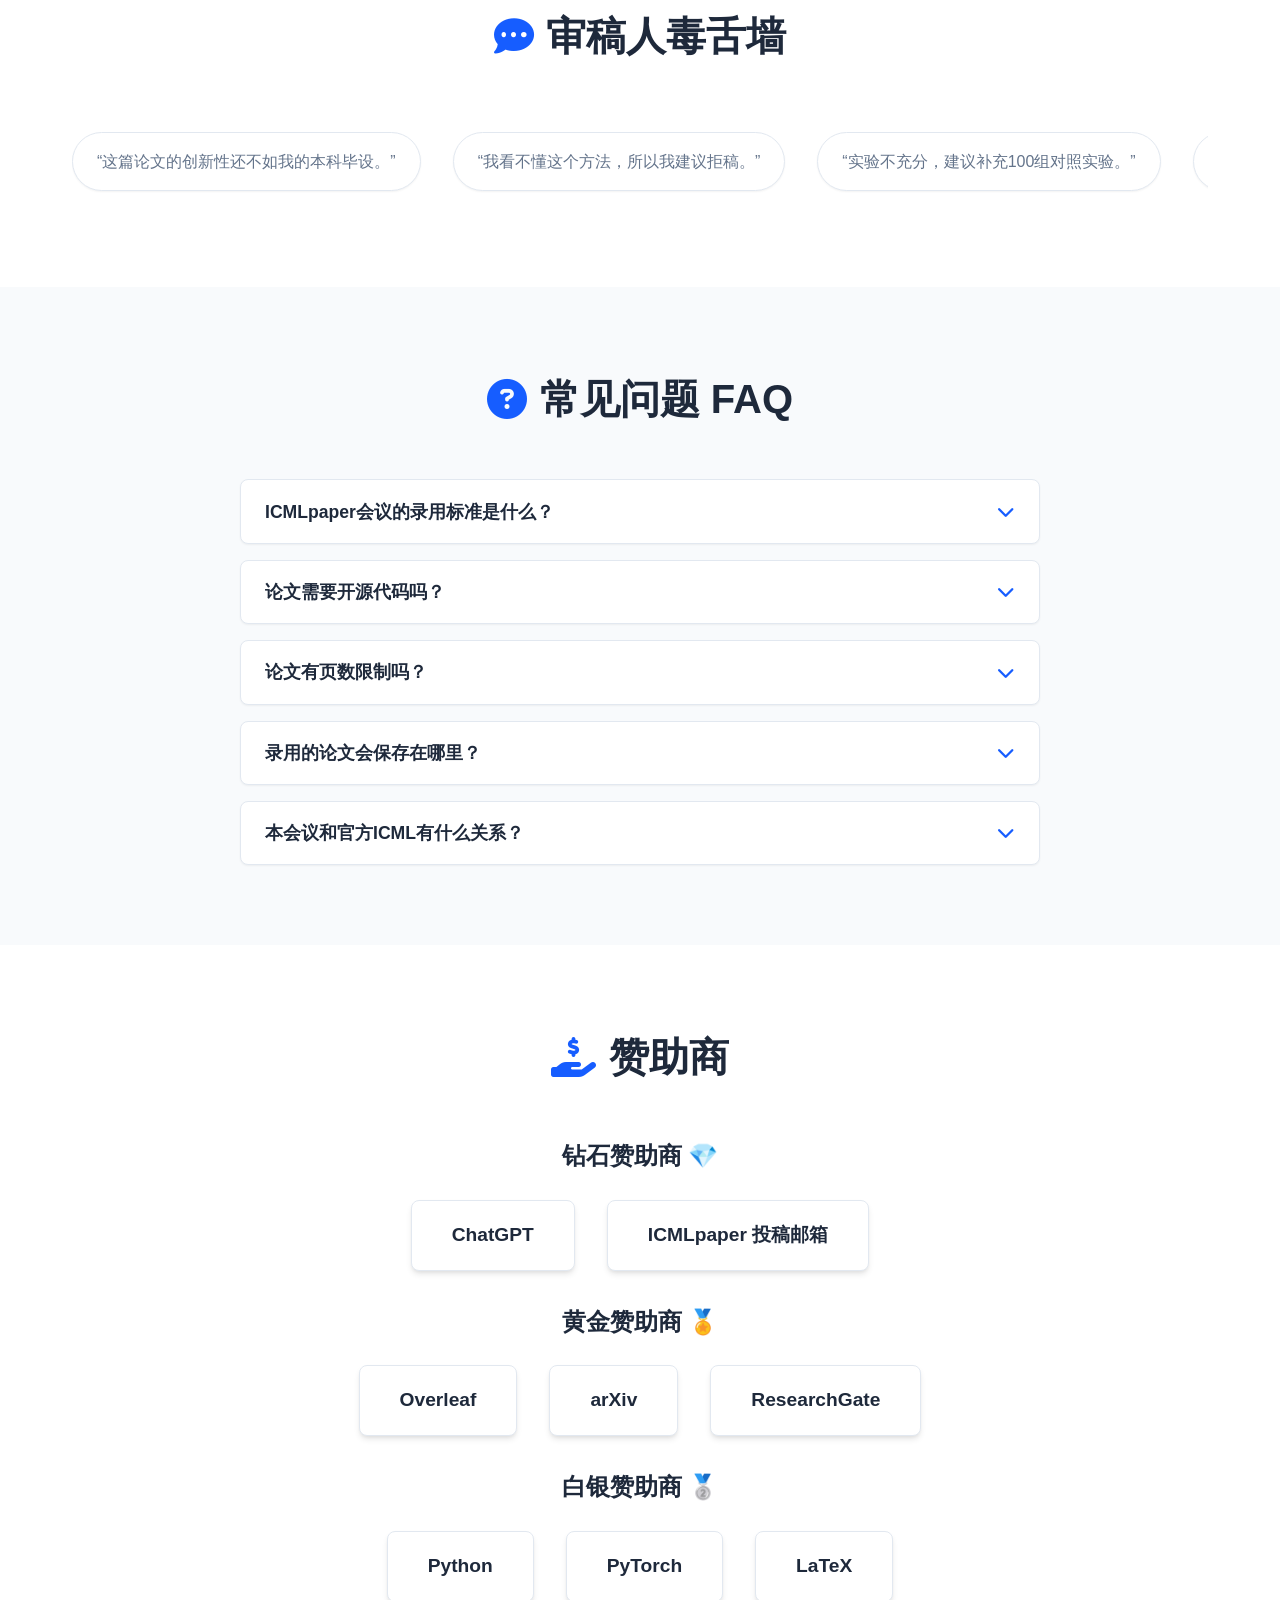
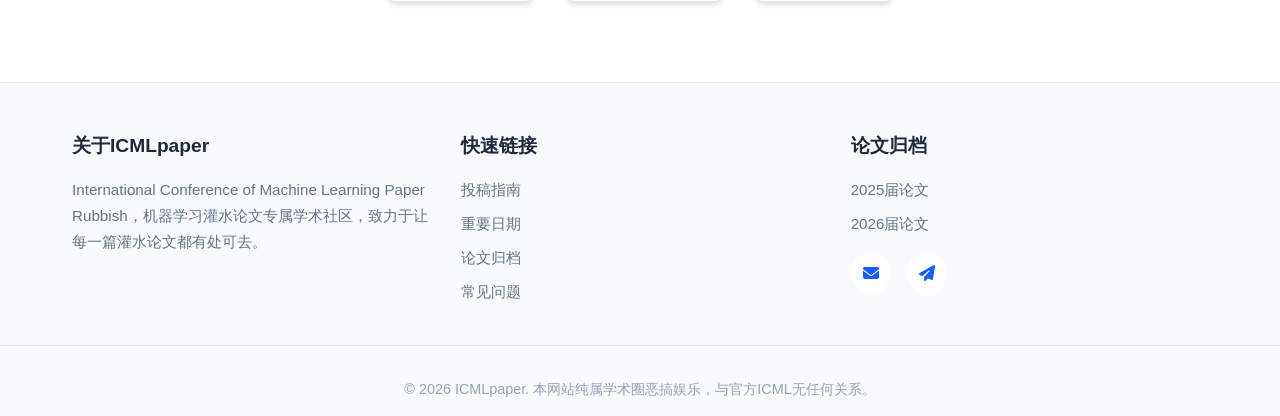
==== commit 7f5aed90: "Add files via upload" ====
--- a/index.html
+++ b/index.html
@@ -102,7 +102,7 @@
                 <div class="about-text">
                     <p>ICMLpaper（International Conference of Machine Learning Paper Rubbish）是机器学习领域极具影响力的灌水论文专属学术社区，自2025年举办首届会议以来，始终致力于为全球科研工作者提供一个“灌水自由”的平等学术平台。</p>
                     <p>我们弱化传统学术会议里过度主观的筛选流程，采用更直接的格式审查 + 快速归档机制，重点看稿件是否完整、页面是否规范、表达是否足够“像论文”，让大多数投稿都能顺利进入展示环节。</p>
-                    <p>2026年，我们将继续秉承“能跑就行、能灌就收”的宗旨，维持 88% 的高录取率，并将所有录取稿件永久归档在本站投稿目录，方便浏览、分享与二次传播。</p>
+                    <p>2026年，我们将继续秉承“能跑就行、能灌就收”的宗旨，维持 88% 的高录取率，并为所有录用稿件提供可浏览、可分享、可长期访问的在线归档页面。</p>
                     <div class="formula">
                         <p>灌水论文录用核心公式：</p>
                         \[ P(\text{录用}) = \frac{\text{页数} \times \text{参考文献数量}}{\text{审稿人当天心情指数} \times 1000} \]
@@ -167,7 +167,7 @@
                     <div class="timeline-date">2026年5月1日</div>
                     <div class="timeline-content">
                         <h3>录用通知</h3>
-                        <p>系统统一发放录取结果，常规稿件综合录取率调整为88%，未录取稿件可在补充摘要后进入下一轮展示池。</p>
+                        <p>系统统一发放录取结果，常规稿件综合录取率为88%；如需补充版本信息，可在结果公布后继续通过邮箱补交更新稿。</p>
                     </div>
                 </div>
                 <div class="timeline-item fade-in">
@@ -228,8 +228,9 @@
     <section id="topics" class="section section-alt">
         <div class="container">
             <h2 class="section-title fade-in">
-                <i class="fas fa-flask"></i> 征稿主题
-            </h2>
+                <i class="fas fa-flask"></i> 征稿与收录主题
+            </h2>
+            <p class="section-lead fade-in">本站长期收录机器学习、深度学习、多模态、Agent、评测基准、学术写作自动化与科研表演艺术等方向稿件。无论你是做方法、系统、应用、分析、反思，还是做得像方法、像系统、像应用、像分析、像反思，我们都欢迎投稿。</p>
             <div class="topics-grid">
                 <div class="topic-card fade-in">
                     <i class="fas fa-brain fa-3x"></i>
@@ -244,7 +245,7 @@
                 <div class="topic-card fade-in">
                     <i class="fas fa-robot fa-3x"></i>
                     <h3>AI伦理玄学</h3>
-                    <p>讨论“为什么我的模型总是在关键时刻掉链子”、“复现不了的结果算不算结果”等核心哲学问题。</p>
+                    <p>讨论“为什么模型总在关键时刻掉链子”“复现不了的结果算不算结果”等核心哲学问题。</p>
                 </div>
                 <div class="topic-card fade-in">
                     <i class="fas fa-book-dead fa-3x"></i>
@@ -254,12 +255,42 @@
                 <div class="topic-card fade-in">
                     <i class="fas fa-image fa-3x"></i>
                     <h3>可视化P图学</h3>
-                    <p>研究如何把模糊的实验结果图修得看起来很专业，如何让loss曲线看起来更平滑、更有说服力。</p>
+                    <p>研究如何把模糊的实验结果图修得看起来很专业，如何让loss曲线更平滑、更有说服力。</p>
                 </div>
                 <div class="topic-card fade-in">
                     <i class="fas fa-bug fa-3x"></i>
                     <h3>实验复现玄学</h3>
-                    <p>探索“我的代码在我电脑上能跑”、“换个种子结果就不对”等行业难题，构建复现免责声明模板库。</p>
+                    <p>探索“我的代码在我电脑上能跑”“换个种子结果就不对”等行业难题，构建复现免责声明模板库。</p>
+                </div>
+                <div class="topic-card fade-in">
+                    <i class="fas fa-layer-group fa-3x"></i>
+                    <h3>大模型套壳工程</h3>
+                    <p>聚焦提示词包装、流程拼接、Agent 套娃与接口堆叠，证明只要链路够长，系统就足够先进。</p>
+                </div>
+                <div class="topic-card fade-in">
+                    <i class="fas fa-trophy fa-3x"></i>
+                    <h3>Benchmark刷榜学</h3>
+                    <p>欢迎各种排行榜微创新、数据筛选秘诀、测试集投机艺术，以及只提升0.1也要写成巨大突破的故事。</p>
+                </div>
+                <div class="topic-card fade-in">
+                    <i class="fas fa-comments fa-3x"></i>
+                    <h3>审稿人心理学</h3>
+                    <p>系统分析审稿人偏好、拒稿模板、分数漂移与 rebuttal 无效沟通机制，服务于更高效的学术表演。</p>
+                </div>
+                <div class="topic-card fade-in">
+                    <i class="fas fa-swatchbook fa-3x"></i>
+                    <h3>负结果包装学</h3>
+                    <p>把失败实验组织成消融、把没提升写成更稳定、把没对齐说成更通用，探索负结果的体面表达。</p>
+                </div>
+                <div class="topic-card fade-in">
+                    <i class="fas fa-superscript fa-3x"></i>
+                    <h3>公式命名艺术</h3>
+                    <p>关注缩写设计、模块命名、符号排布与看起来很新的数学装饰，让方法在第一页就显得足够复杂。</p>
+                </div>
+                <div class="topic-card fade-in">
+                    <i class="fas fa-pen-nib fa-3x"></i>
+                    <h3>学术写作自动化</h3>
+                    <p>围绕摘要生成、相关工作拼接、实验章节模板化、图表摘要联动等流程，推动论文工业化生产。</p>
                 </div>
             </div>
         </div>
@@ -300,7 +331,7 @@
                         </div>
                         <div class="paper-authors">ChatGPT, GitHub Copilot, 匿名科研狗</div>
                         <div class="paper-abstract">
-                            摘要：本文提出了一种基于大语言模型的顶会论文全自动量产系统，仅需输入一个关键词，即可生成结构完整、逻辑通顺、实验丰富的论文，并以目录式归档页面完成展示与投稿流转。
+                            摘要：本文提出了一种基于大语言模型的顶会论文全自动量产系统，仅需输入一个关键词，即可生成结构完整、逻辑通顺、实验丰富的论文，并自动生成可长期浏览与分享的归档论文页。
                         </div>
                         <a href="submissions/2025/paper-001/" class="paper-link">
                             <i class="fas fa-external-link-alt"></i> 查看全文
@@ -326,7 +357,7 @@
                 <div class="step-item fade-in">
                     <div class="step-num">2</div>
                     <h3>提交投稿</h3>
-                    <p>在截止日期前，将论文PDF、题目、作者信息与摘要发送至投稿邮箱 <code>2072373170@qq.com</code>，或在小红书搜索 <code>ICMLpaper</code> 账号直投，不再使用 GitHub 提交。</p>
+                    <p>在截止日期前，将论文 PDF、题目、作者信息、摘要与联系方式发送至投稿邮箱 <code>2072373170@qq.com</code>，或在小红书搜索 <code>ICMLpaper</code> 账号直投。</p>
                 </div>
                 <div class="step-item fade-in">
                     <div class="step-num">3</div>
@@ -336,7 +367,7 @@
                 <div class="step-item fade-in">
                     <div class="step-num">4</div>
                     <h3>论文归档</h3>
-                    <p>录取论文将整理为目录式归档页面并发布在本站，永久展示、永久可访问；若需补材料，可通过邮箱继续补发更新版本。</p>
+                    <p>录取论文将整理为独立归档页面并发布在本站，长期展示、长期可访问；若需补材料，可通过邮箱继续补发更新版本。</p>
                 </div>
             </div>
             <div class="submit-contact fade-in">
@@ -344,7 +375,7 @@
                     <h3><i class="fas fa-envelope-open-text"></i> 直投方式</h3>
                     <p><strong>投稿邮箱：</strong><a href="mailto:2072373170@qq.com">2072373170@qq.com</a></p>
                     <p><strong>备用方式：</strong>小红书搜索 <code>ICMLpaper</code> 账号直投</p>
-                    <p><strong>说明：</strong>请附上论文 PDF、标题、作者、摘要与希望生成的归档目录名，例如 <code>submissions/2026/paper-002/</code>。</p>
+                    <p><strong>说明：</strong>请附上论文 PDF、标题、作者、摘要、联系方式，以及一个简短的英文短标题或稿件编号，便于生成归档链接。</p>
                 </div>
             </div>
         </div>
@@ -384,7 +415,7 @@
                         <i class="fas fa-chevron-down"></i>
                     </button>
                     <div class="faq-answer">
-                        <p>当前采用更宽松的快速录取机制：稿件结构完整、信息齐全、页面可展示即可优先进入归档，整体录取率已调整为 88%，不再走 GitHub PR 流程。</p>
+                        <p>当前采用更宽松的快速录取机制：稿件结构完整、信息齐全、内容成型、页面可展示即可优先录用归档，整体录取率为 88%。</p>
                     </div>
                 </div>
                 <div class="faq-item fade-in">
--- a/style.css
+++ b/style.css
@@ -378,6 +378,15 @@
     color: var(--primary);
 }
 
+.section-lead {
+    max-width: 900px;
+    margin: -0.5rem auto 2.2rem;
+    text-align: center;
+    color: var(--text-secondary);
+    line-height: 1.8;
+    font-size: 1rem;
+}
+
 /* 渐入动画 */
 .fade-in {
     opacity: 0;
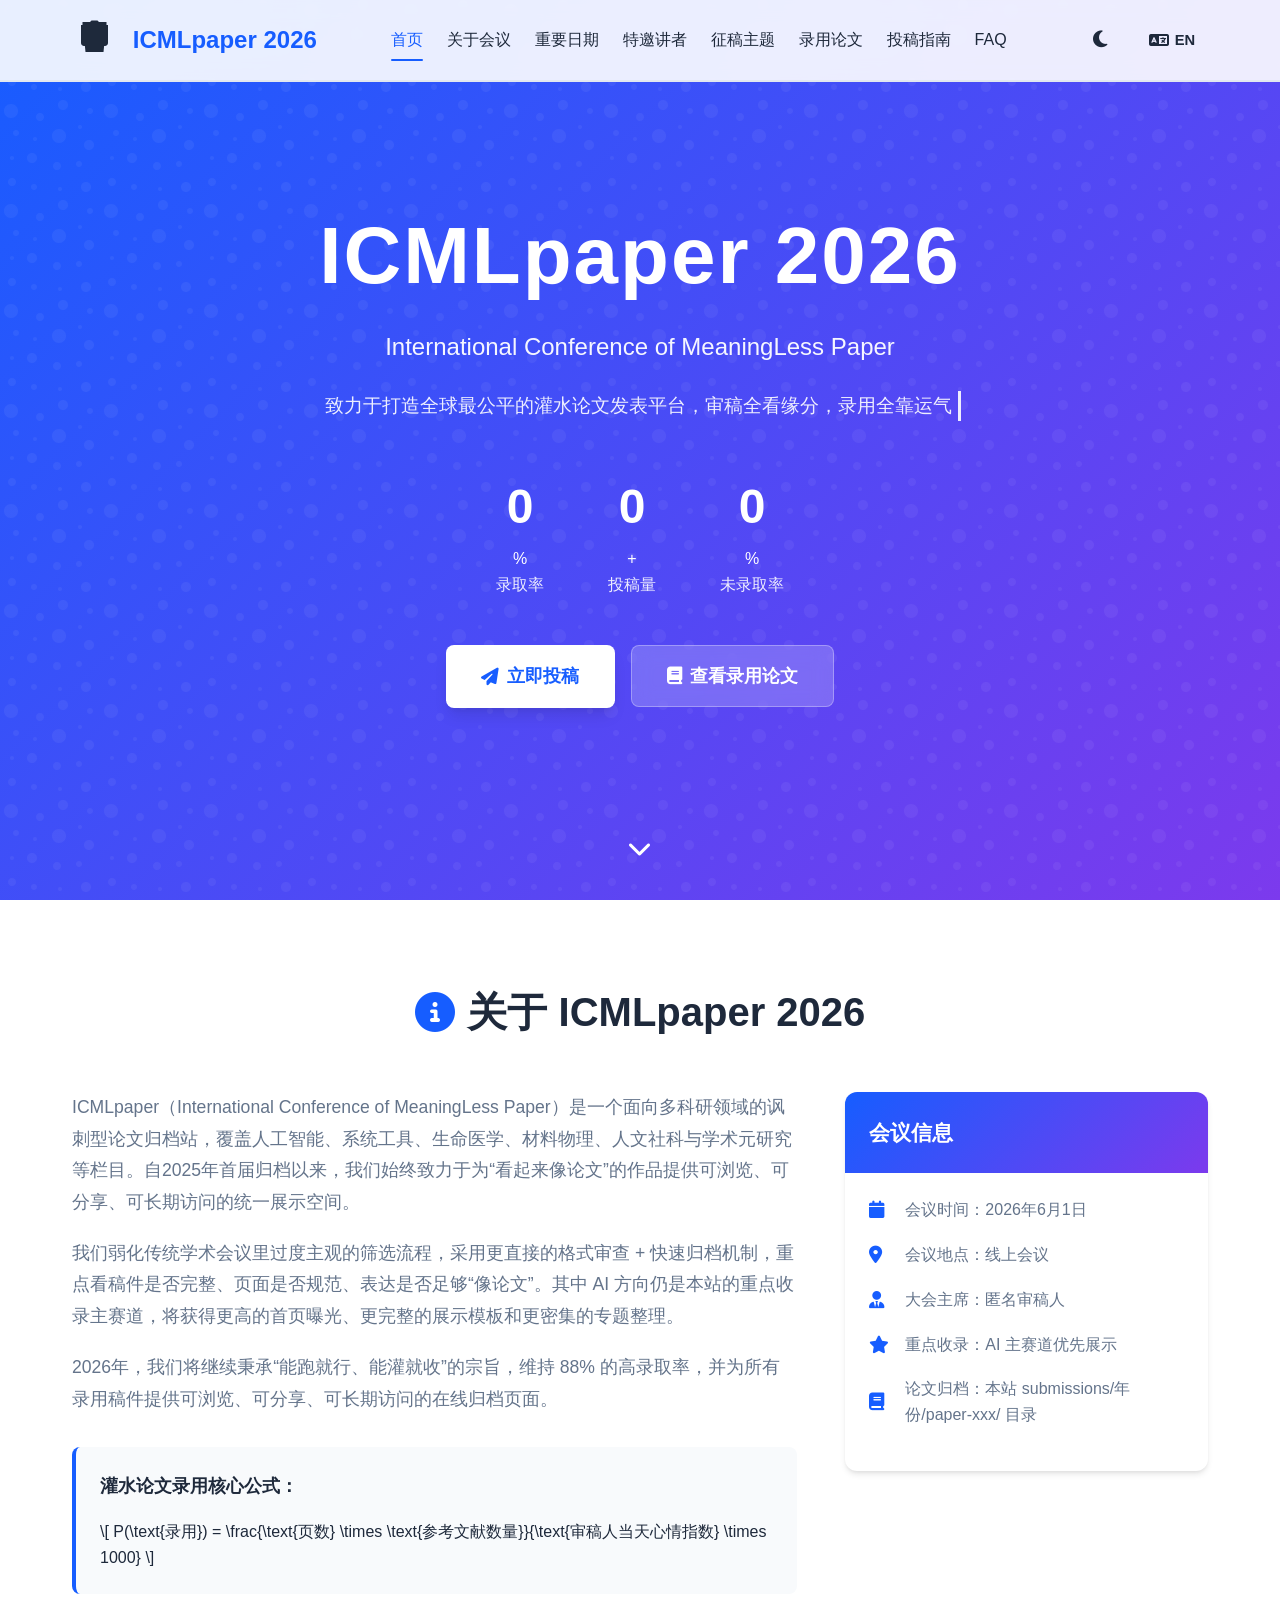
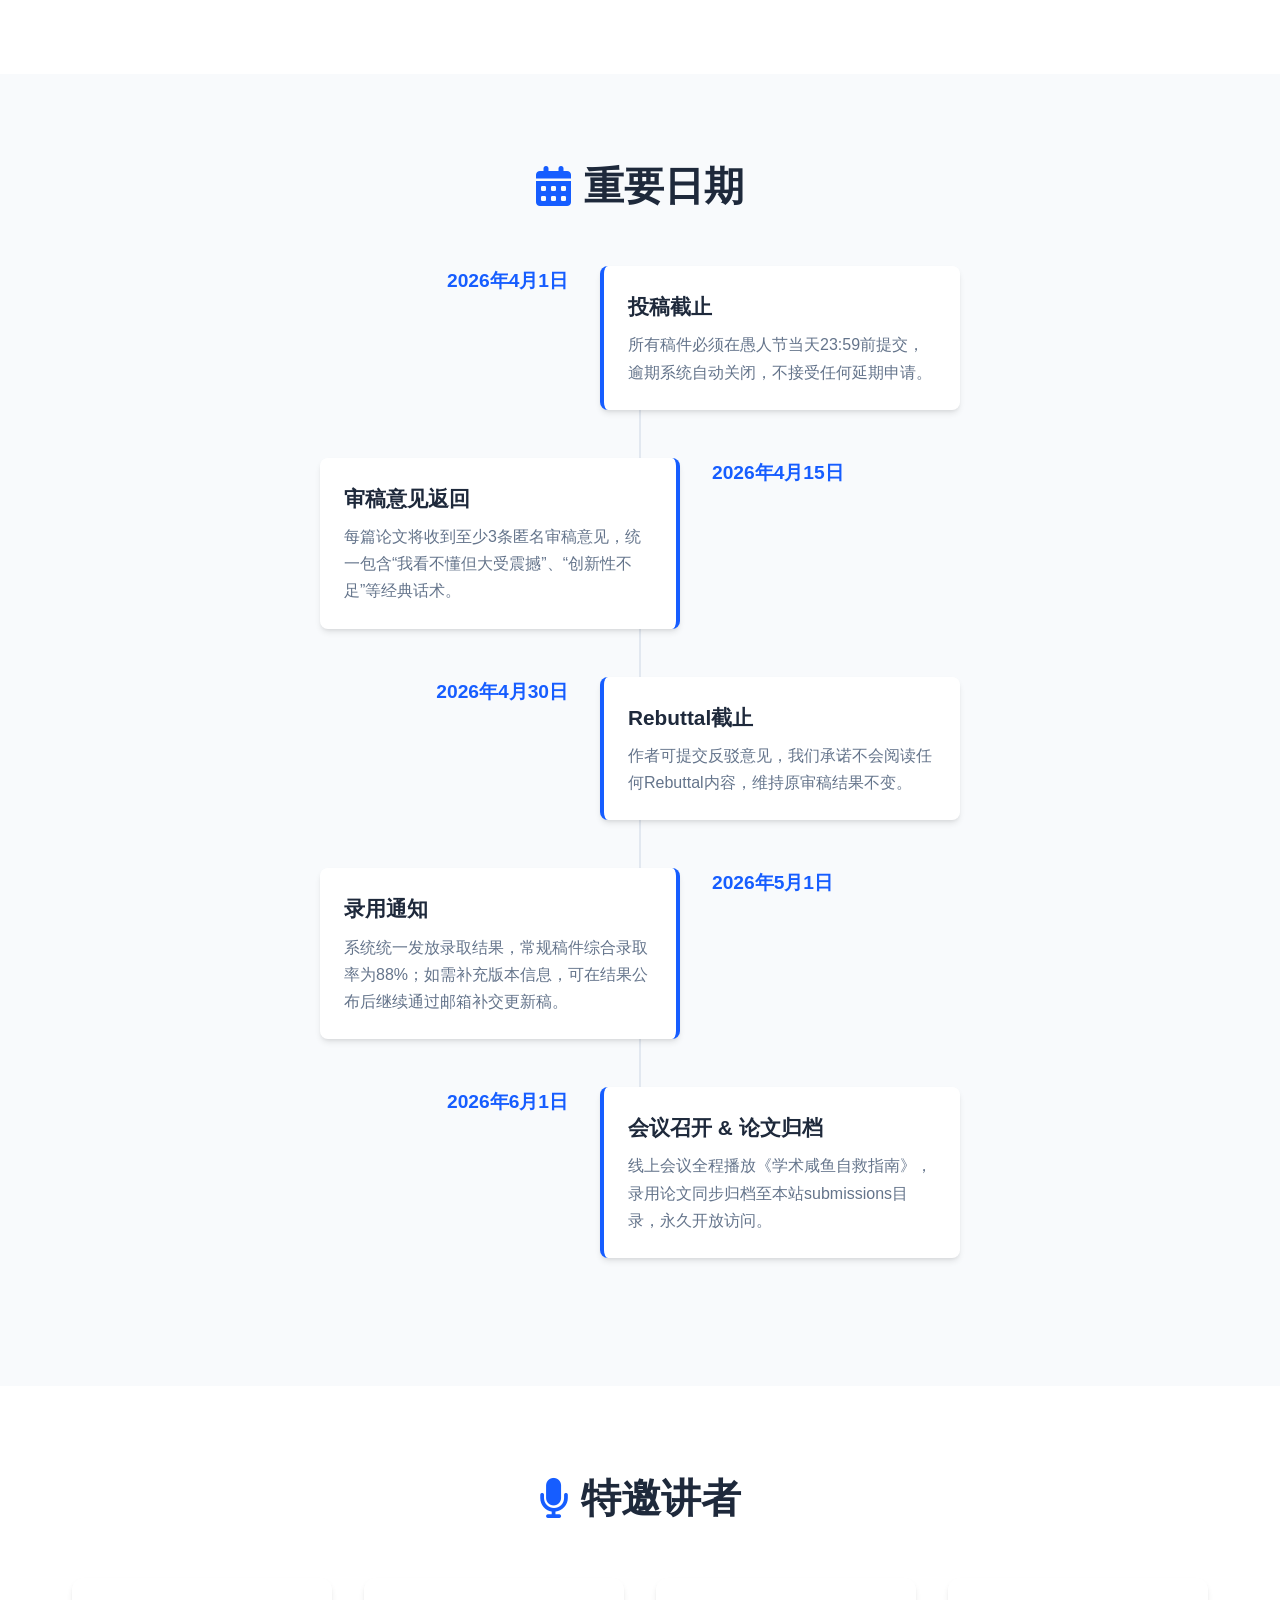
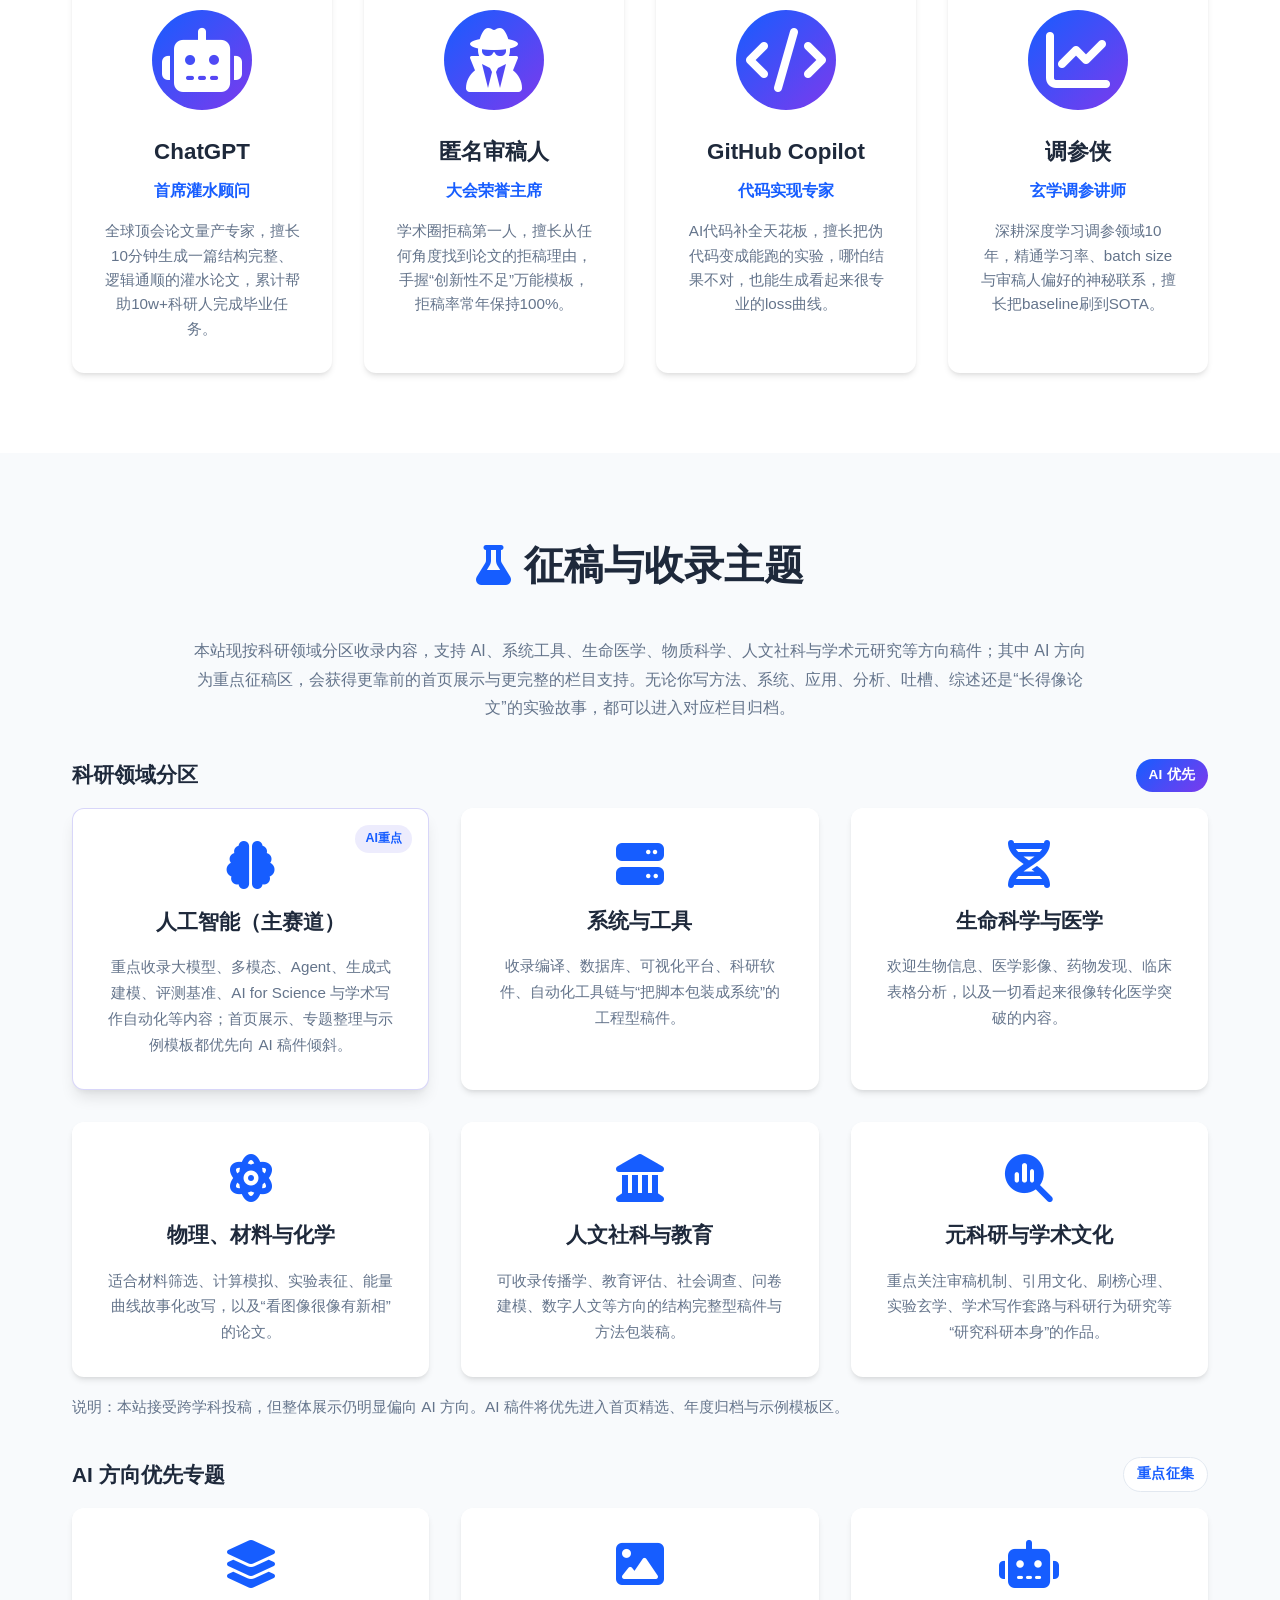
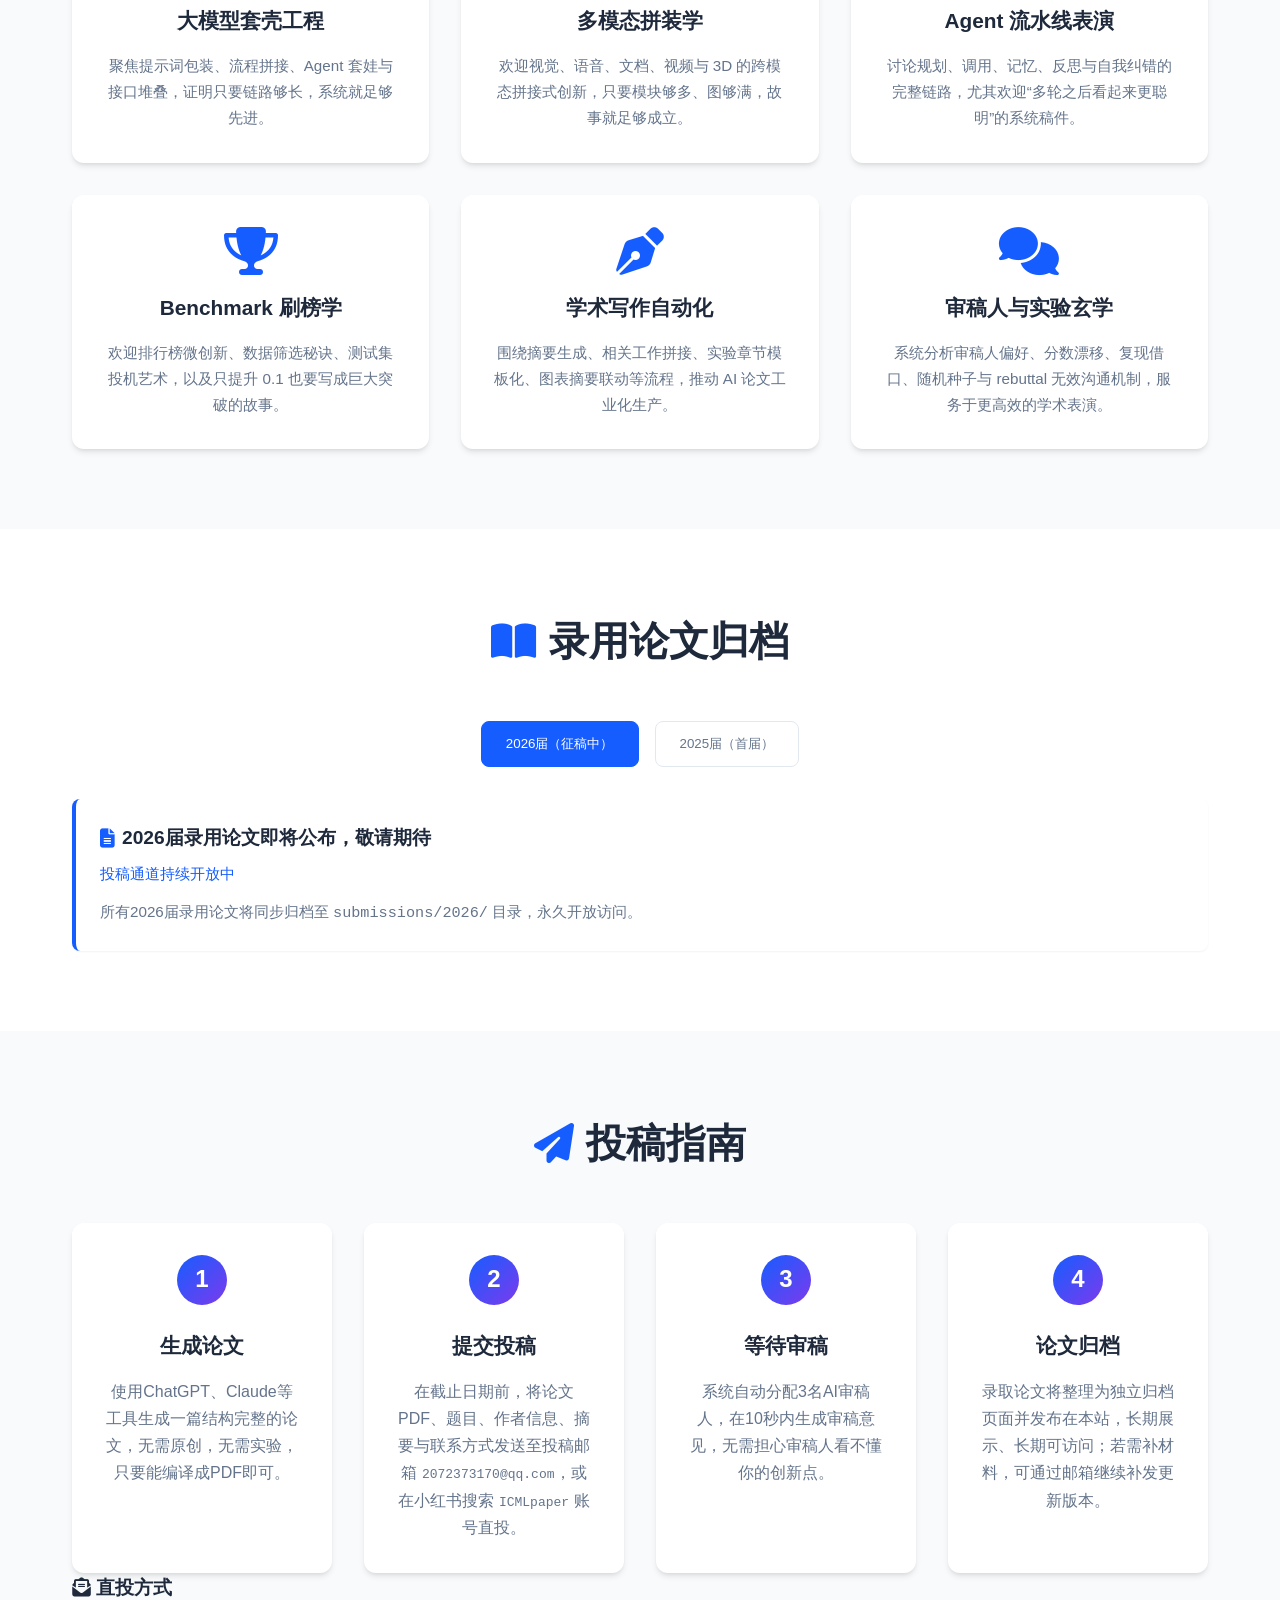
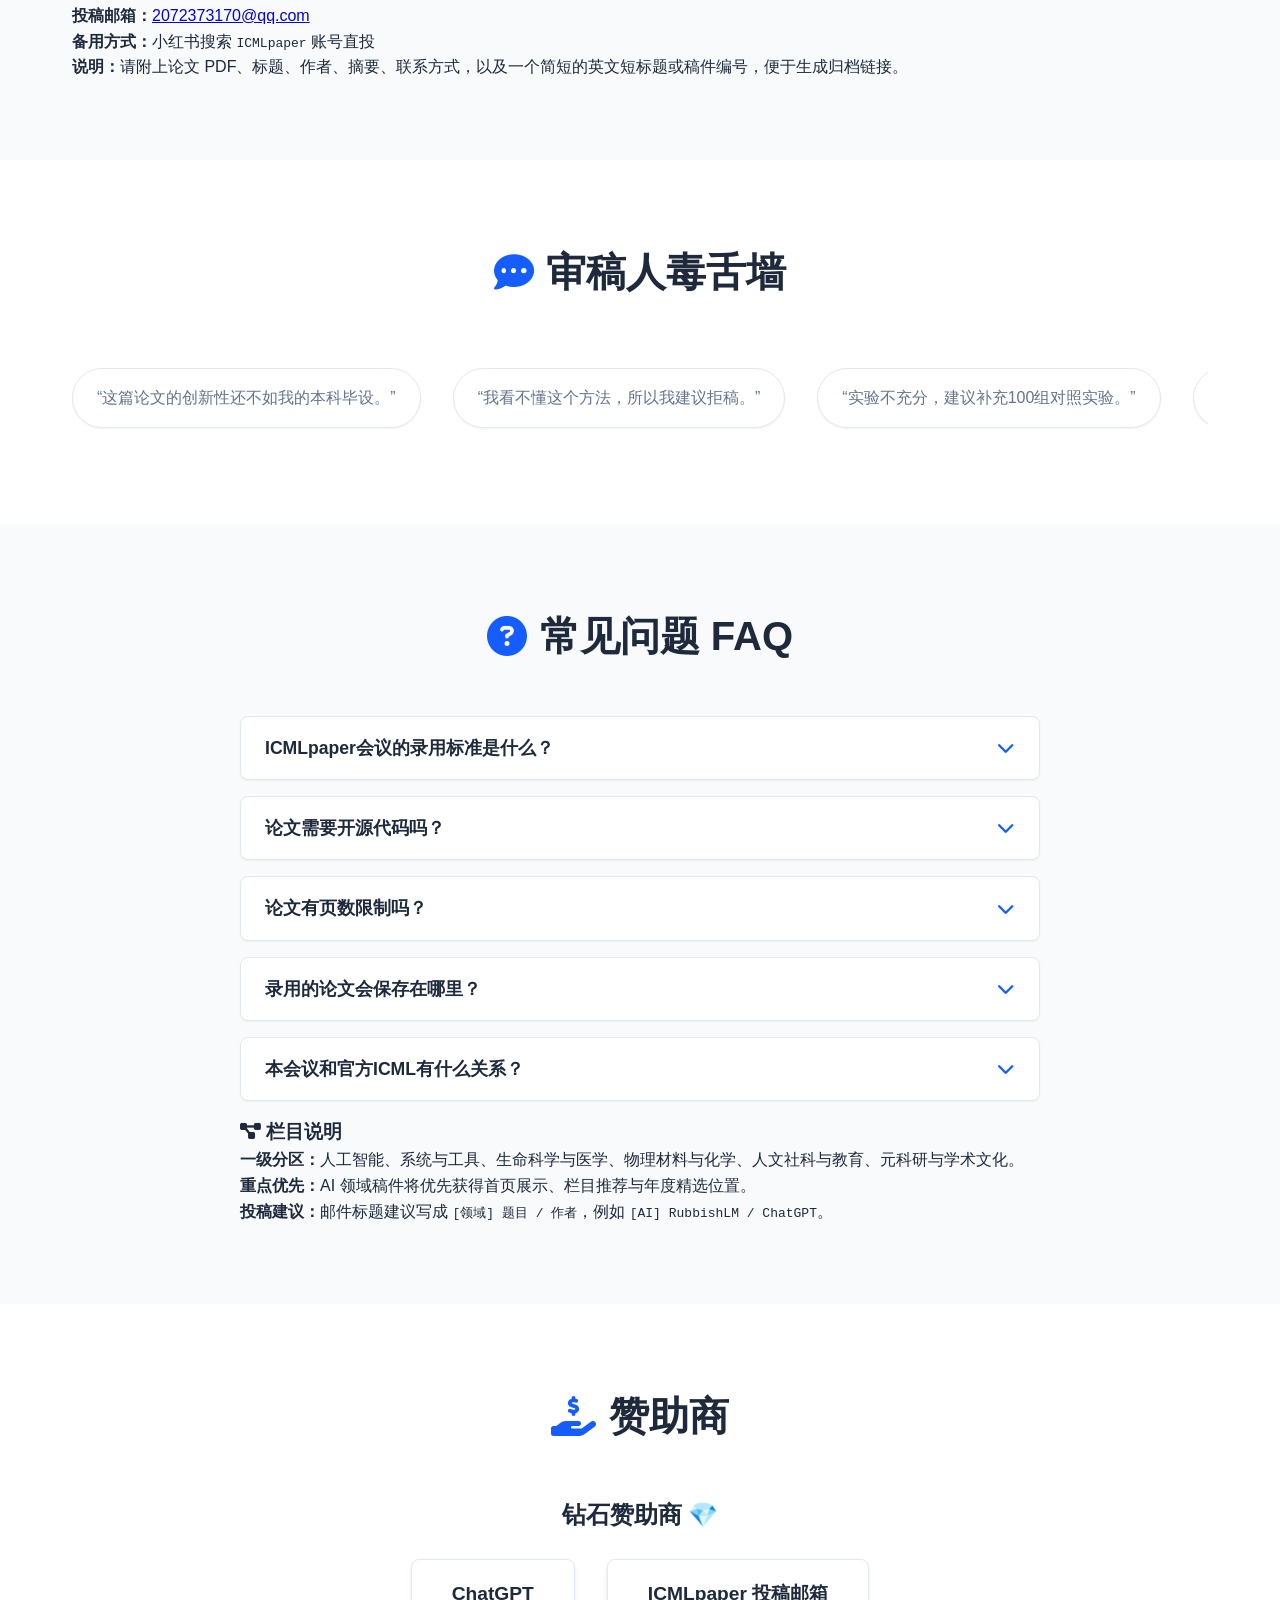
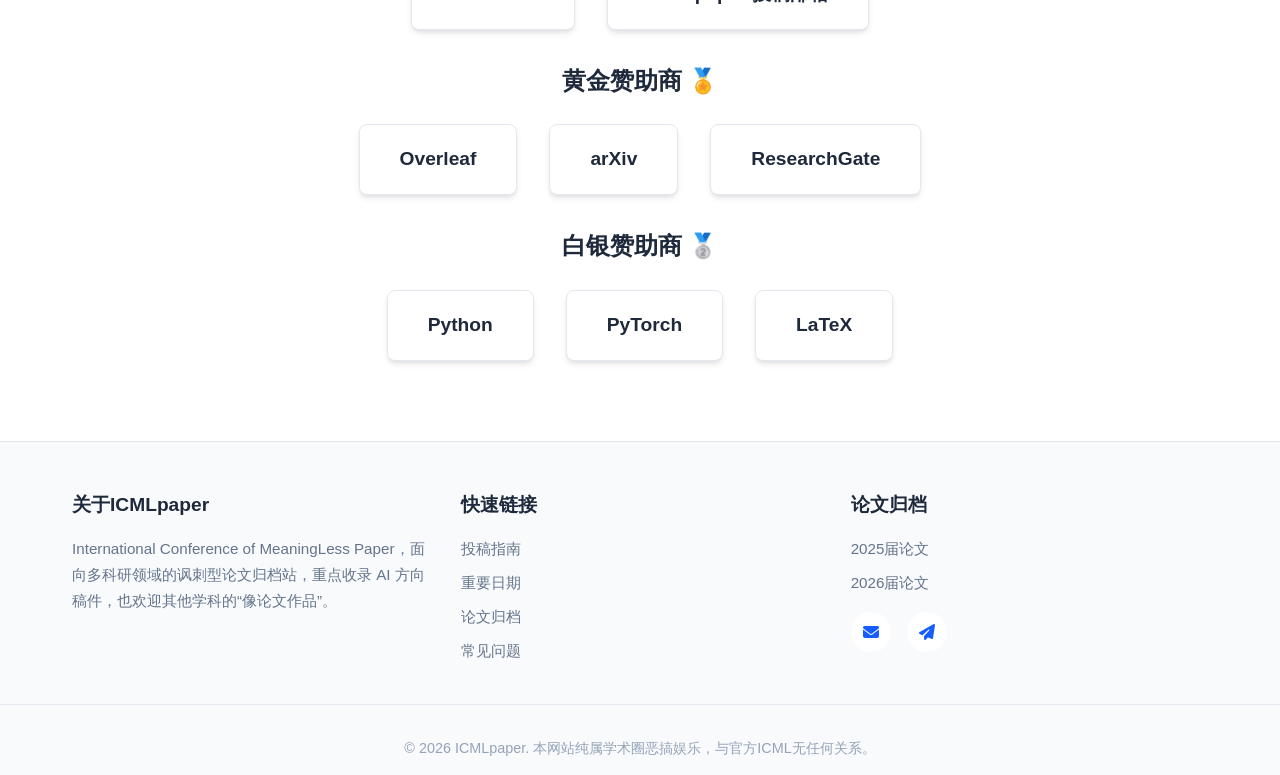
==== commit ff128718: "Add files via upload" ====
--- a/index.html
+++ b/index.html
@@ -3,8 +3,8 @@
 <head>
     <meta charset="UTF-8">
     <meta name="viewport" content="width=device-width, initial-scale=1.0">
-    <title>ICMLpaper 2026 | International Conference of Machine Learning Paper Rubbish</title>
-    <meta name="description" content="机器学习灌水论文专属学术社区，公平无偏见的投稿平台">
+    <title>ICMLpaper 2026 | International Conference of MeaningLess Paper</title>
+    <meta name="description" content="面向多科研领域的讽刺型论文归档站，重点收录 AI 方向稿件，并提供统一展示与归档页面。">
     <!-- 仅保留通用CDN，无任何iclrpaper相关引用 -->
     <link rel="stylesheet" href="https://cdn.bootcdn.net/ajax/libs/font-awesome/6.4.0/css/all.min.css">
     <script src="https://cdn.bootcdn.net/ajax/libs/mathjax/3.2.2/es5/tex-mml-chtml.min.js"></script>
@@ -39,6 +39,9 @@
                 <button id="theme-toggle" class="icon-btn" title="切换主题">
                     <i class="fas fa-moon"></i>
                 </button>
+                <button id="lang-toggle" class="icon-btn lang-btn" title="Switch to English">
+                    <i class="fas fa-language"></i><span class="lang-label">EN</span>
+                </button>
                 <button id="menu-toggle" class="icon-btn menu-btn" title="菜单">
                     <i class="fas fa-bars"></i>
                 </button>
@@ -62,7 +65,7 @@
         <div class="hero-overlay"></div>
         <div class="hero-content">
             <h1 class="hero-title">ICMLpaper 2026</h1>
-            <p class="hero-subtitle">International Conference of Machine Learning Paper Rubbish</p>
+            <p class="hero-subtitle">International Conference of MeaningLess Paper</p>
             <p class="hero-slogan typewriter">致力于打造全球最公平的灌水论文发表平台，审稿全看缘分，录用全靠运气</p>
             <div class="hero-stats">
                 <div class="stat-item">
@@ -100,8 +103,8 @@
             </h2>
             <div class="about-content fade-in">
                 <div class="about-text">
-                    <p>ICMLpaper（International Conference of Machine Learning Paper Rubbish）是机器学习领域极具影响力的灌水论文专属学术社区，自2025年举办首届会议以来，始终致力于为全球科研工作者提供一个“灌水自由”的平等学术平台。</p>
-                    <p>我们弱化传统学术会议里过度主观的筛选流程，采用更直接的格式审查 + 快速归档机制，重点看稿件是否完整、页面是否规范、表达是否足够“像论文”，让大多数投稿都能顺利进入展示环节。</p>
+                    <p>ICMLpaper（International Conference of MeaningLess Paper）是一个面向多科研领域的讽刺型论文归档站，覆盖人工智能、系统工具、生命医学、材料物理、人文社科与学术元研究等栏目。自2025年首届归档以来，我们始终致力于为“看起来像论文”的作品提供可浏览、可分享、可长期访问的统一展示空间。</p>
+                    <p>我们弱化传统学术会议里过度主观的筛选流程，采用更直接的格式审查 + 快速归档机制，重点看稿件是否完整、页面是否规范、表达是否足够“像论文”。其中 AI 方向仍是本站的重点收录主赛道，将获得更高的首页曝光、更完整的展示模板和更密集的专题整理。</p>
                     <p>2026年，我们将继续秉承“能跑就行、能灌就收”的宗旨，维持 88% 的高录取率，并为所有录用稿件提供可浏览、可分享、可长期访问的在线归档页面。</p>
                     <div class="formula">
                         <p>灌水论文录用核心公式：</p>
@@ -126,6 +129,10 @@
                             <span>大会主席：匿名审稿人</span>
                         </li>
                         <li>
+                            <i class="fas fa-star"></i>
+                            <span>重点收录：AI 主赛道优先展示</span>
+                        </li>
+                        <li>
                             <i class="fas fa-book"></i>
                             <span>论文归档：本站 submissions/年份/paper-xxx/ 目录</span>
                         </li>
@@ -230,67 +237,83 @@
             <h2 class="section-title fade-in">
                 <i class="fas fa-flask"></i> 征稿与收录主题
             </h2>
-            <p class="section-lead fade-in">本站长期收录机器学习、深度学习、多模态、Agent、评测基准、学术写作自动化与科研表演艺术等方向稿件。无论你是做方法、系统、应用、分析、反思，还是做得像方法、像系统、像应用、像分析、像反思，我们都欢迎投稿。</p>
-            <div class="topics-grid">
-                <div class="topic-card fade-in">
-                    <i class="fas fa-brain fa-3x"></i>
-                    <h3>垃圾神经网络</h3>
-                    <p>研究如何用最少的算力实现最水的效果，主打一个“能跑就行”，哪怕准确率比随机猜还低。</p>
-                </div>
-                <div class="topic-card fade-in">
-                    <i class="fas fa-chart-line fa-3x"></i>
-                    <h3>玄学调参学</h3>
-                    <p>探索学习率、batch size、随机种子与审稿人心情之间的非线性关系，构建调参玄学理论体系。</p>
-                </div>
-                <div class="topic-card fade-in">
-                    <i class="fas fa-robot fa-3x"></i>
-                    <h3>AI伦理玄学</h3>
-                    <p>讨论“为什么模型总在关键时刻掉链子”“复现不了的结果算不算结果”等核心哲学问题。</p>
-                </div>
-                <div class="topic-card fade-in">
-                    <i class="fas fa-book-dead fa-3x"></i>
-                    <h3>文献灌水术</h3>
-                    <p>从0到100篇论文的量产技巧，拒绝原创，拥抱缝合，实现参考文献自由与引言自由。</p>
-                </div>
-                <div class="topic-card fade-in">
-                    <i class="fas fa-image fa-3x"></i>
-                    <h3>可视化P图学</h3>
-                    <p>研究如何把模糊的实验结果图修得看起来很专业，如何让loss曲线更平滑、更有说服力。</p>
-                </div>
-                <div class="topic-card fade-in">
-                    <i class="fas fa-bug fa-3x"></i>
-                    <h3>实验复现玄学</h3>
-                    <p>探索“我的代码在我电脑上能跑”“换个种子结果就不对”等行业难题，构建复现免责声明模板库。</p>
-                </div>
-                <div class="topic-card fade-in">
-                    <i class="fas fa-layer-group fa-3x"></i>
-                    <h3>大模型套壳工程</h3>
-                    <p>聚焦提示词包装、流程拼接、Agent 套娃与接口堆叠，证明只要链路够长，系统就足够先进。</p>
-                </div>
-                <div class="topic-card fade-in">
-                    <i class="fas fa-trophy fa-3x"></i>
-                    <h3>Benchmark刷榜学</h3>
-                    <p>欢迎各种排行榜微创新、数据筛选秘诀、测试集投机艺术，以及只提升0.1也要写成巨大突破的故事。</p>
-                </div>
-                <div class="topic-card fade-in">
-                    <i class="fas fa-comments fa-3x"></i>
-                    <h3>审稿人心理学</h3>
-                    <p>系统分析审稿人偏好、拒稿模板、分数漂移与 rebuttal 无效沟通机制，服务于更高效的学术表演。</p>
-                </div>
-                <div class="topic-card fade-in">
-                    <i class="fas fa-swatchbook fa-3x"></i>
-                    <h3>负结果包装学</h3>
-                    <p>把失败实验组织成消融、把没提升写成更稳定、把没对齐说成更通用，探索负结果的体面表达。</p>
-                </div>
-                <div class="topic-card fade-in">
-                    <i class="fas fa-superscript fa-3x"></i>
-                    <h3>公式命名艺术</h3>
-                    <p>关注缩写设计、模块命名、符号排布与看起来很新的数学装饰，让方法在第一页就显得足够复杂。</p>
-                </div>
-                <div class="topic-card fade-in">
-                    <i class="fas fa-pen-nib fa-3x"></i>
-                    <h3>学术写作自动化</h3>
-                    <p>围绕摘要生成、相关工作拼接、实验章节模板化、图表摘要联动等流程，推动论文工业化生产。</p>
+            <p class="section-lead fade-in">本站现按科研领域分区收录内容，支持 AI、系统工具、生命医学、物质科学、人文社科与学术元研究等方向稿件；其中 AI 方向为重点征稿区，会获得更靠前的首页展示与更完整的栏目支持。无论你写方法、系统、应用、分析、吐槽、综述还是“长得像论文”的实验故事，都可以进入对应栏目归档。</p>
+            <div class="topics-group fade-in">
+                <div class="topics-subtitle-wrap">
+                    <h3 class="topics-subtitle">科研领域分区</h3>
+                    <span class="topic-badge">AI 优先</span>
+                </div>
+                <div class="topics-grid domain-grid">
+                    <div class="topic-card priority fade-in">
+                        <i class="fas fa-brain fa-3x"></i>
+                        <h3>人工智能（主赛道）</h3>
+                        <p>重点收录大模型、多模态、Agent、生成式建模、评测基准、AI for Science 与学术写作自动化等内容；首页展示、专题整理与示例模板都优先向 AI 稿件倾斜。</p>
+                    </div>
+                    <div class="topic-card fade-in">
+                        <i class="fas fa-server fa-3x"></i>
+                        <h3>系统与工具</h3>
+                        <p>收录编译、数据库、可视化平台、科研软件、自动化工具链与“把脚本包装成系统”的工程型稿件。</p>
+                    </div>
+                    <div class="topic-card fade-in">
+                        <i class="fas fa-dna fa-3x"></i>
+                        <h3>生命科学与医学</h3>
+                        <p>欢迎生物信息、医学影像、药物发现、临床表格分析，以及一切看起来很像转化医学突破的内容。</p>
+                    </div>
+                    <div class="topic-card fade-in">
+                        <i class="fas fa-atom fa-3x"></i>
+                        <h3>物理、材料与化学</h3>
+                        <p>适合材料筛选、计算模拟、实验表征、能量曲线故事化改写，以及“看图像很像有新相”的论文。</p>
+                    </div>
+                    <div class="topic-card fade-in">
+                        <i class="fas fa-landmark fa-3x"></i>
+                        <h3>人文社科与教育</h3>
+                        <p>可收录传播学、教育评估、社会调查、问卷建模、数字人文等方向的结构完整型稿件与方法包装稿。</p>
+                    </div>
+                    <div class="topic-card fade-in">
+                        <i class="fas fa-magnifying-glass-chart fa-3x"></i>
+                        <h3>元科研与学术文化</h3>
+                        <p>重点关注审稿机制、引用文化、刷榜心理、实验玄学、学术写作套路与科研行为研究等“研究科研本身”的作品。</p>
+                    </div>
+                </div>
+                <p class="topic-note">说明：本站接受跨学科投稿，但整体展示仍明显偏向 AI 方向。AI 稿件将优先进入首页精选、年度归档与示例模板区。</p>
+            </div>
+
+            <div class="topics-group fade-in">
+                <div class="topics-subtitle-wrap">
+                    <h3 class="topics-subtitle">AI 方向优先专题</h3>
+                    <span class="topic-badge topic-badge-soft">重点征集</span>
+                </div>
+                <div class="topics-grid">
+                    <div class="topic-card fade-in">
+                        <i class="fas fa-layer-group fa-3x"></i>
+                        <h3>大模型套壳工程</h3>
+                        <p>聚焦提示词包装、流程拼接、Agent 套娃与接口堆叠，证明只要链路够长，系统就足够先进。</p>
+                    </div>
+                    <div class="topic-card fade-in">
+                        <i class="fas fa-image fa-3x"></i>
+                        <h3>多模态拼装学</h3>
+                        <p>欢迎视觉、语音、文档、视频与 3D 的跨模态拼接式创新，只要模块够多、图够满，故事就足够成立。</p>
+                    </div>
+                    <div class="topic-card fade-in">
+                        <i class="fas fa-robot fa-3x"></i>
+                        <h3>Agent 流水线表演</h3>
+                        <p>讨论规划、调用、记忆、反思与自我纠错的完整链路，尤其欢迎“多轮之后看起来更聪明”的系统稿件。</p>
+                    </div>
+                    <div class="topic-card fade-in">
+                        <i class="fas fa-trophy fa-3x"></i>
+                        <h3>Benchmark 刷榜学</h3>
+                        <p>欢迎排行榜微创新、数据筛选秘诀、测试集投机艺术，以及只提升 0.1 也要写成巨大突破的故事。</p>
+                    </div>
+                    <div class="topic-card fade-in">
+                        <i class="fas fa-pen-nib fa-3x"></i>
+                        <h3>学术写作自动化</h3>
+                        <p>围绕摘要生成、相关工作拼接、实验章节模板化、图表摘要联动等流程，推动 AI 论文工业化生产。</p>
+                    </div>
+                    <div class="topic-card fade-in">
+                        <i class="fas fa-comments fa-3x"></i>
+                        <h3>审稿人与实验玄学</h3>
+                        <p>系统分析审稿人偏好、分数漂移、复现借口、随机种子与 rebuttal 无效沟通机制，服务于更高效的学术表演。</p>
+                    </div>
                 </div>
             </div>
         </div>
@@ -324,19 +347,61 @@
             <!-- 2025届首届，内置示例论文，对应投稿目录 -->
             <div class="tab-content" id="2025">
                 <div class="papers-list">
-                    <div class="paper-item">
-                        <div class="paper-title">
-                            <i class="fas fa-file-alt"></i>
-                            《基于ChatGPT的顶会论文量产系统》
-                        </div>
-                        <div class="paper-authors">ChatGPT, GitHub Copilot, 匿名科研狗</div>
-                        <div class="paper-abstract">
-                            摘要：本文提出了一种基于大语言模型的顶会论文全自动量产系统，仅需输入一个关键词，即可生成结构完整、逻辑通顺、实验丰富的论文，并自动生成可长期浏览与分享的归档论文页。
-                        </div>
-                        <a href="submissions/2025/paper-001/" class="paper-link">
-                            <i class="fas fa-external-link-alt"></i> 查看全文
-                        </a>
-                    </div>
+                <div class="paper-item">
+                    <div class="paper-title">
+                        <i class="fas fa-file-alt"></i>
+                        paper-001｜RubbishLM: 面向顶会投稿的端到端论文量产系统
+                    </div>
+                    <div class="paper-authors">ChatGPT, GitHub Copilot, 匿名科研狗</div>
+                    <div class="meta-chip-row"><span class="meta-chip primary">AI 主赛道</span><span class="meta-chip">学术写作自动化</span><span class="meta-chip">示例稿件</span></div>
+                    <div class="paper-abstract">
+                        摘要：AI 主赛道示例稿件。本文提出了一种基于大语言模型的顶会论文全自动量产系统，仅需输入一个关键词，即可生成结构完整、逻辑通顺、实验丰富的论文，并自动生成可长期浏览与分享的归档论文页。
+                    </div>
+                    <a href="submissions/2025/paper-001/" class="paper-link">
+                        <i class="fas fa-external-link-alt"></i> 查看全文
+                    </a>
+                </div>
+
+                <div class="paper-item">
+                    <div class="paper-title"><i class="fas fa-file-alt"></i> 系统工具-001｜PatchBench: 面向科研脚本、依赖冲突与环境漂移的自愈式实验流水线</div>
+                    <div class="paper-authors">tmux守夜人, Conda Resolver, 匿名运维师</div>
+                    <div class="meta-chip-row"><span class="meta-chip">系统与工具</span><span class="meta-chip">实验基础设施</span><span class="meta-chip">001 样稿</span></div>
+                    <div class="paper-abstract">摘要：系统与工具赛道的 001 号样稿。本文围绕脚本失效、环境漂移、依赖冲突与实验流水线断裂等高频灾难，提出一个可自愈、可追踪、可归档的实验基础设施框架。</div>
+                    <a href="submissions/2025/systems-tools-001/" class="paper-link"><i class="fas fa-external-link-alt"></i> 查看全文</a>
+                </div>
+
+                <div class="paper-item">
+                    <div class="paper-title"><i class="fas fa-file-alt"></i> 生命医学-001｜PathwayPatch: 面向组学结果、机制示意与图表叙事的一体化生医论文组织系统</div>
+                    <div class="paper-authors">SingleCell侠, Pathway Miner, 匿名医学生信狗</div>
+                    <div class="meta-chip-row"><span class="meta-chip">生命医学</span><span class="meta-chip">组学叙事</span><span class="meta-chip">001 样稿</span></div>
+                    <div class="paper-abstract">摘要：生命医学赛道的 001 号样稿。本文聚焦差异分析、富集通路、机制示意图与结论表述之间的高频脱节问题，构建一个更适合生医论文页面组织的统一框架。</div>
+                    <a href="submissions/2025/biomedicine-001/" class="paper-link"><i class="fas fa-external-link-alt"></i> 查看全文</a>
+                </div>
+
+                <div class="paper-item">
+                    <div class="paper-title"><i class="fas fa-file-alt"></i> 物质科学-001｜CrystalShift: 面向材料筛选、相图讲述与性能表格编排的自动归档框架</div>
+                    <div class="paper-authors">XRD观测者, Phase Diagram Copilot, 匿名材料狗</div>
+                    <div class="meta-chip-row"><span class="meta-chip">物质科学</span><span class="meta-chip">材料叙事</span><span class="meta-chip">001 样稿</span></div>
+                    <div class="paper-abstract">摘要：物质科学赛道的 001 号样稿。本文面向候选材料筛选、相结构描述、性能数据表与结论包装之间的断裂问题，给出一个更适合材料论文归档展示的自动组织框架。</div>
+                    <a href="submissions/2025/matter-science-001/" class="paper-link"><i class="fas fa-external-link-alt"></i> 查看全文</a>
+                </div>
+
+                <div class="paper-item">
+                    <div class="paper-title"><i class="fas fa-file-alt"></i> 人文社科-001｜SurveySage: 面向问卷、访谈与概念框架的叙事一致性生成系统</div>
+                    <div class="paper-authors">问卷回收员, 访谈整理器, 匿名社科狗</div>
+                    <div class="meta-chip-row"><span class="meta-chip">人文社科</span><span class="meta-chip">调查叙事</span><span class="meta-chip">001 样稿</span></div>
+                    <div class="paper-abstract">摘要：人文社科赛道的 001 号样稿。本文关注概念框架、问卷量表、访谈编码和讨论部分常见的口径漂移问题，构建一个更适合社科论文归档展示的叙事一致性系统。</div>
+                    <a href="submissions/2025/humanities-social-001/" class="paper-link"><i class="fas fa-external-link-alt"></i> 查看全文</a>
+                </div>
+
+                <div class="paper-item">
+                    <div class="paper-title"><i class="fas fa-file-alt"></i> 元科研-001｜ReviewRepair: 面向审稿回复、贡献重写与版本漂移控制的元科研编辑器</div>
+                    <div class="paper-authors">Rebuttal侠, Reviewer Whisperer, 匿名返修狗</div>
+                    <div class="meta-chip-row"><span class="meta-chip">元科研</span><span class="meta-chip">审稿回复</span><span class="meta-chip">001 样稿</span></div>
+                    <div class="paper-abstract">摘要：元科研赛道的 001 号样稿。本文聚焦审稿回复和返修阶段最常见的“回答了但没完全回答”“改了一处又和别处冲突”等问题，提出一个面向版本控制的元科研编辑器。</div>
+                    <a href="submissions/2025/meta-research-001/" class="paper-link"><i class="fas fa-external-link-alt"></i> 查看全文</a>
+                </div>
+
                 </div>
             </div>
         </div>
@@ -454,6 +519,13 @@
                         <p>本网站纯属学术圈恶搞娱乐，与官方International Conference on Machine Learning（ICML）无任何关联，不代表官方立场，仅用于科研人自娱自乐。</p>
                     </div>
                 </div>
+                        <div class="submit-contact fade-in">
+                <div class="contact-card">
+                    <h3><i class="fas fa-diagram-project"></i> 栏目说明</h3>
+                    <p><strong>一级分区：</strong>人工智能、系统与工具、生命科学与医学、物理材料与化学、人文社科与教育、元科研与学术文化。</p>
+                    <p><strong>重点优先：</strong>AI 领域稿件将优先获得首页展示、栏目推荐与年度精选位置。</p>
+                    <p><strong>投稿建议：</strong>邮件标题建议写成 <code>[领域] 题目 / 作者</code>，例如 <code>[AI] RubbishLM / ChatGPT</code>。</p>
+                </div>
             </div>
         </div>
     </section>
@@ -497,7 +569,7 @@
         <div class="container footer-content">
             <div class="footer-col">
                 <h4>关于ICMLpaper</h4>
-                <p>International Conference of Machine Learning Paper Rubbish，机器学习灌水论文专属学术社区，致力于让每一篇灌水论文都有处可去。</p>
+                <p>International Conference of MeaningLess Paper，面向多科研领域的讽刺型论文归档站，重点收录 AI 方向稿件，也欢迎其他学科的“像论文作品”。</p>
             </div>
             <div class="footer-col">
                 <h4>快速链接</h4>
@@ -560,11 +632,17 @@
             });
         });
 
-        // 主题切换
+        
+        const PAGE_LANG = "zh";
+        const LANG_TARGET = "index-en.html";
+        const THEME_KEY = "icmlpaper-theme";
+        const LANG_KEY = "icmlpaper-lang";
+        const html = document.documentElement;
         const themeToggle = document.getElementById('theme-toggle');
-        const html = document.documentElement;
-        themeToggle.addEventListener('click', () => {
-            html.classList.toggle('dark-theme');
+        const langToggle = document.getElementById('lang-toggle');
+
+        function updateThemeIcon() {
+            if (!themeToggle) return;
             const icon = themeToggle.querySelector('i');
             if (html.classList.contains('dark-theme')) {
                 icon.classList.remove('fa-moon');
@@ -573,7 +651,44 @@
                 icon.classList.remove('fa-sun');
                 icon.classList.add('fa-moon');
             }
-        });
+        }
+
+        function updateLangToggle() {
+            if (!langToggle) return;
+            const label = langToggle.querySelector('.lang-label');
+            if (label) label.textContent = PAGE_LANG === 'zh' ? 'EN' : '中';
+            langToggle.setAttribute('title', PAGE_LANG === 'zh' ? 'Switch to English' : '切换到中文');
+        }
+
+        (function initPreferences() {
+            const savedTheme = localStorage.getItem(THEME_KEY);
+            if (savedTheme === 'dark') {
+                html.classList.add('dark-theme');
+            }
+            updateThemeIcon();
+            updateLangToggle();
+            const savedLang = localStorage.getItem(LANG_KEY);
+            if (savedLang && savedLang !== PAGE_LANG) {
+                location.replace(LANG_TARGET + location.hash);
+            }
+        })();
+
+        if (themeToggle) {
+            themeToggle.addEventListener('click', () => {
+                html.classList.toggle('dark-theme');
+                localStorage.setItem(THEME_KEY, html.classList.contains('dark-theme') ? 'dark' : 'light');
+                updateThemeIcon();
+            });
+        }
+
+        if (langToggle) {
+            langToggle.addEventListener('click', () => {
+                const nextLang = PAGE_LANG === 'zh' ? 'en' : 'zh';
+                localStorage.setItem(LANG_KEY, nextLang);
+                location.href = LANG_TARGET + location.hash;
+            });
+        }
+
 
         // 平滑滚动
         document.querySelectorAll('a[href^="#"]').forEach(anchor => {
--- a/style.css
+++ b/style.css
@@ -175,6 +175,25 @@
     display: none;
 }
 
+.lang-btn {
+    width: auto;
+    min-width: 56px;
+    padding: 0 0.8rem;
+    border-radius: 999px;
+    gap: 0.35rem;
+    font-size: 0.92rem;
+    font-weight: 700;
+}
+
+.lang-btn i {
+    font-size: 1rem;
+}
+
+.lang-btn .lang-label {
+    line-height: 1;
+}
+
+
 /* 移动端菜单 */
 .mobile-menu {
     max-height: 0;
@@ -650,6 +669,99 @@
 
 .topic-card:hover p {
     color: rgba(255, 255, 255, 0.9);
+}
+
+
+.topics-group {
+    margin-top: 2.25rem;
+}
+
+.topics-group:first-of-type {
+    margin-top: 1.25rem;
+}
+
+.topics-subtitle-wrap {
+    display: flex;
+    align-items: center;
+    justify-content: space-between;
+    gap: 1rem;
+    margin-bottom: 1rem;
+    flex-wrap: wrap;
+}
+
+.topics-subtitle {
+    margin: 0;
+    font-size: 1.3rem;
+    color: var(--text-primary);
+}
+
+.topic-badge {
+    display: inline-flex;
+    align-items: center;
+    padding: 0.35rem 0.8rem;
+    border-radius: 999px;
+    background: linear-gradient(135deg, var(--primary), var(--accent));
+    color: #fff;
+    font-size: 0.85rem;
+    font-weight: 700;
+    letter-spacing: 0.02em;
+}
+
+.topic-badge-soft {
+    background: var(--bg-card);
+    color: var(--primary);
+    border: 1px solid var(--border);
+}
+
+.topic-card.priority {
+    border: 1px solid rgba(79, 70, 229, 0.22);
+    box-shadow: var(--shadow-md);
+    position: relative;
+}
+
+.topic-card.priority::before {
+    content: "AI重点";
+    position: absolute;
+    top: 1rem;
+    right: 1rem;
+    font-size: 0.78rem;
+    font-weight: 700;
+    color: var(--primary);
+    background: rgba(79, 70, 229, 0.10);
+    border-radius: 999px;
+    padding: 0.25rem 0.65rem;
+}
+
+.topic-note {
+    margin-top: 1rem;
+    color: var(--text-secondary);
+    line-height: 1.8;
+    font-size: 0.96rem;
+}
+
+.meta-chip-row {
+    display: flex;
+    flex-wrap: wrap;
+    gap: 0.5rem;
+    margin-bottom: 0.9rem;
+}
+
+.meta-chip {
+    display: inline-flex;
+    align-items: center;
+    padding: 0.28rem 0.68rem;
+    border-radius: 999px;
+    font-size: 0.82rem;
+    line-height: 1;
+    background: var(--bg-alt);
+    color: var(--text-secondary);
+    border: 1px solid var(--border);
+}
+
+.meta-chip.primary {
+    background: rgba(79, 70, 229, 0.10);
+    color: var(--primary);
+    border-color: rgba(79, 70, 229, 0.18);
 }
 
 /* 标签页 */
